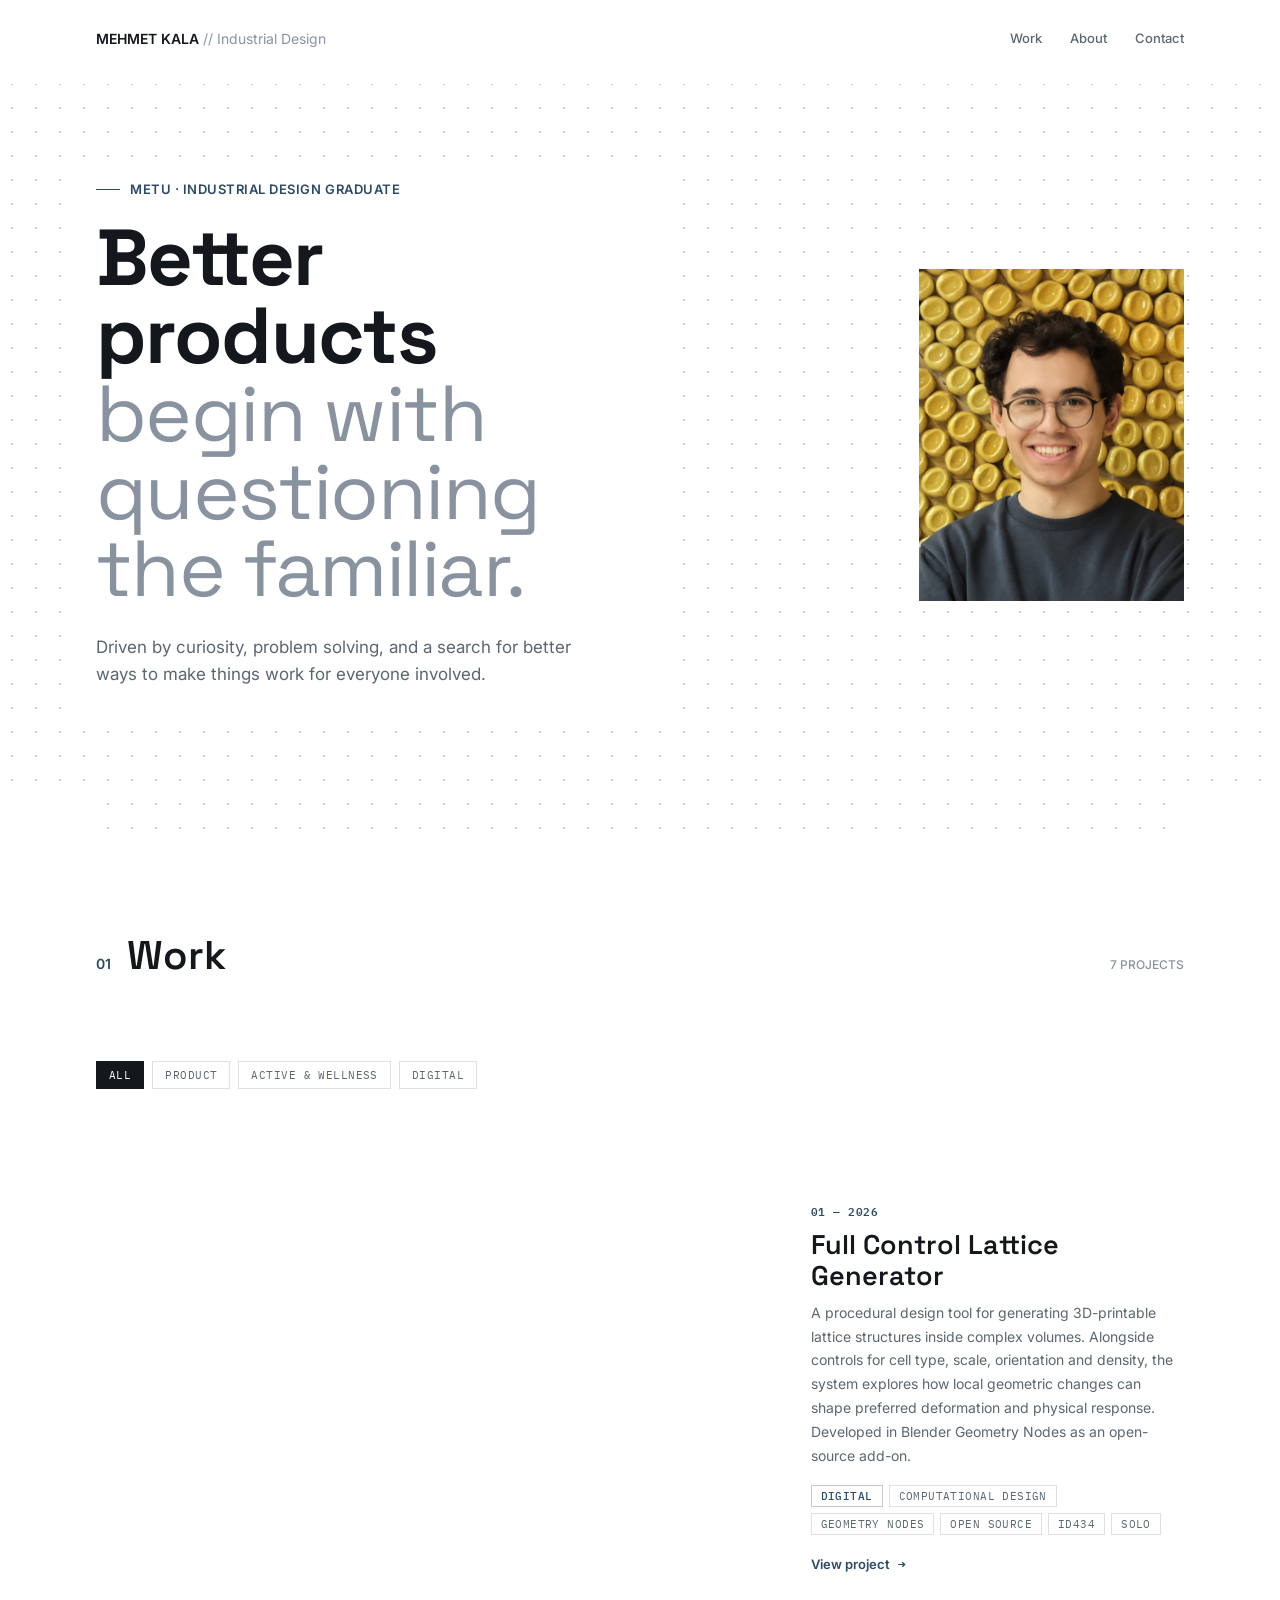
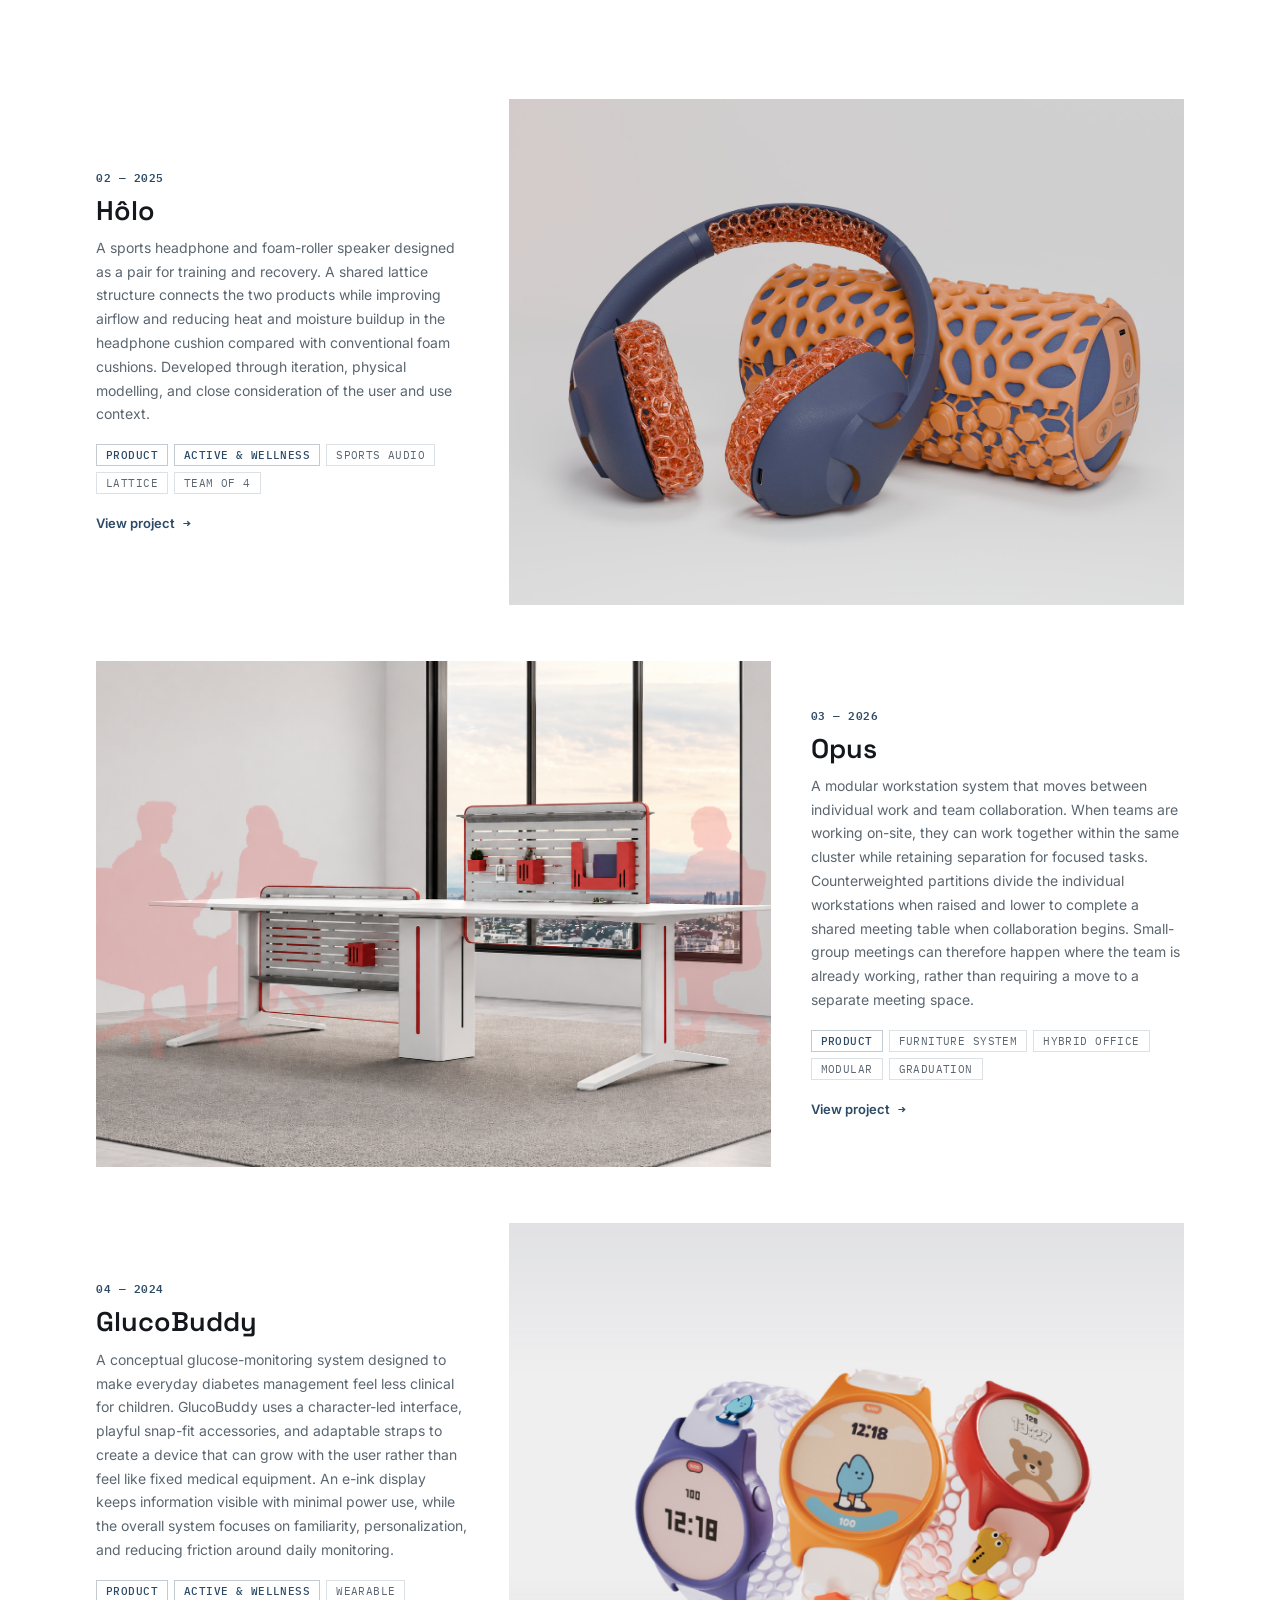
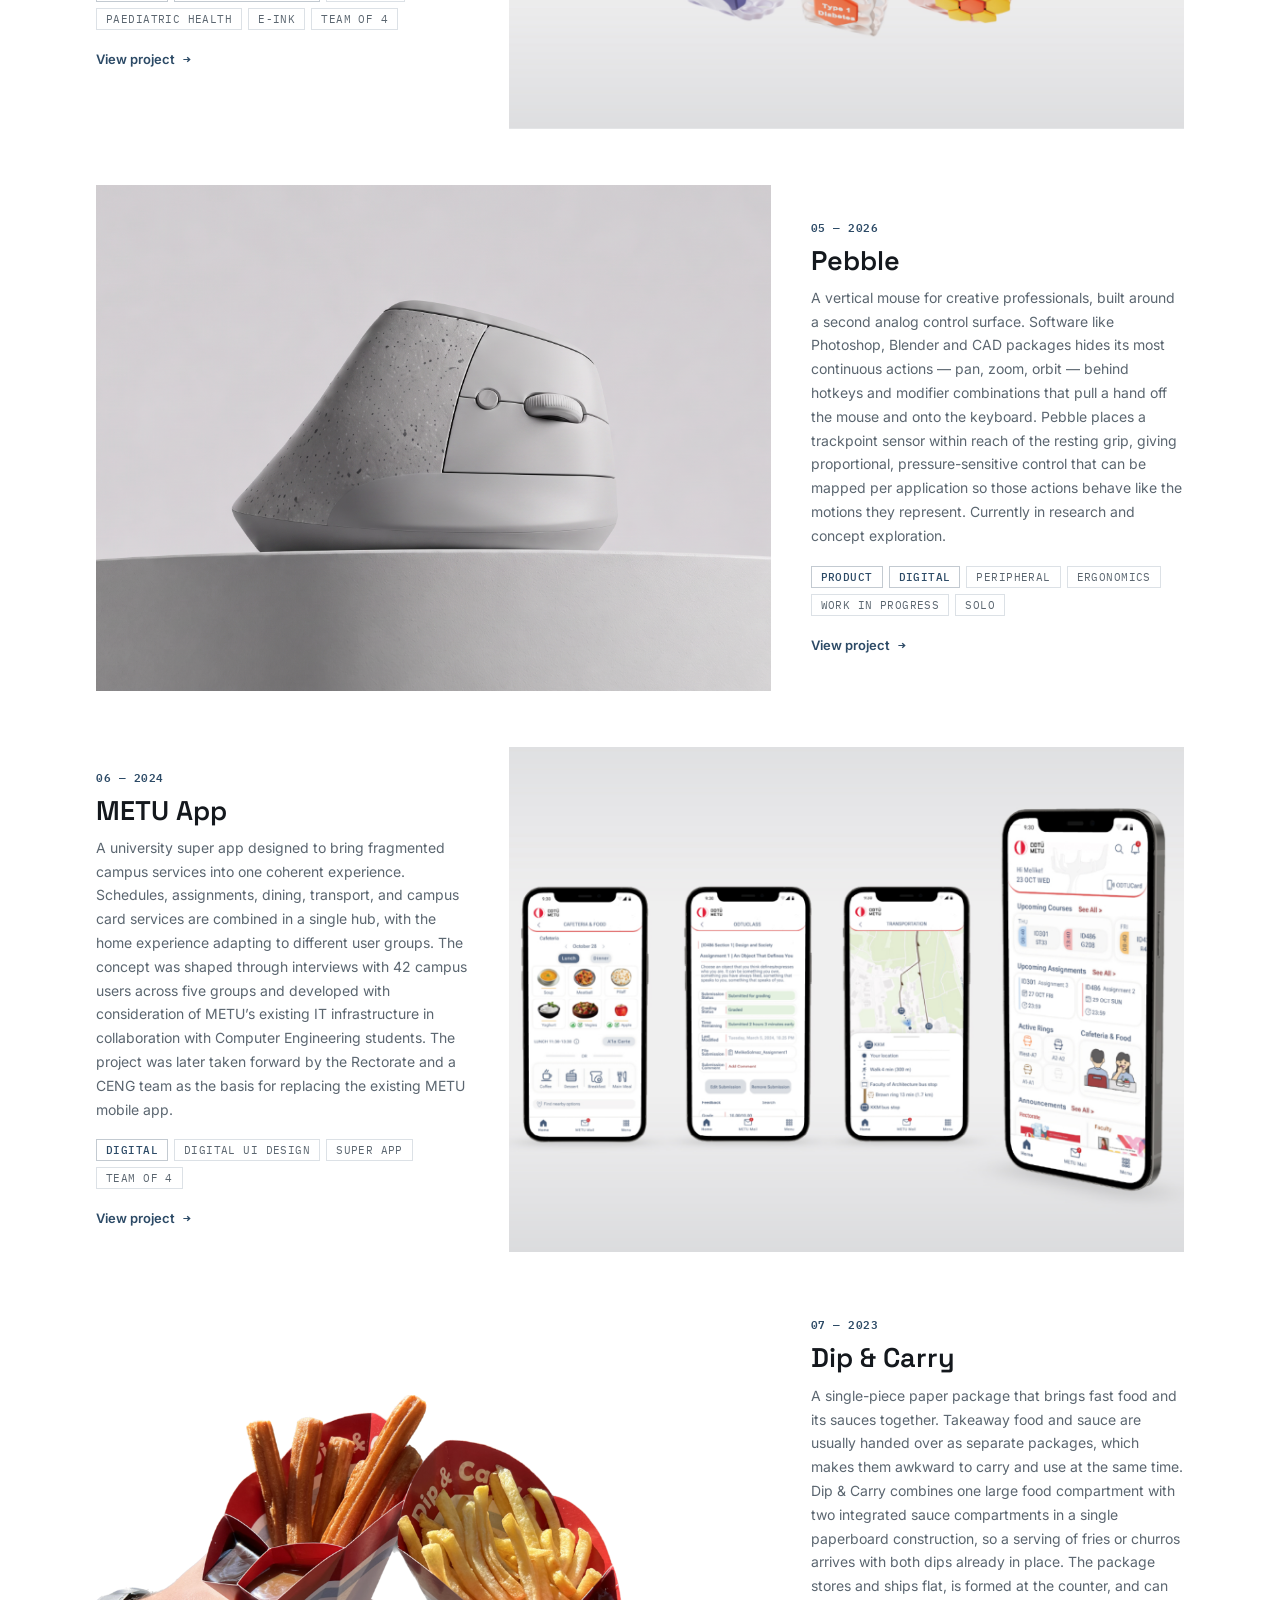
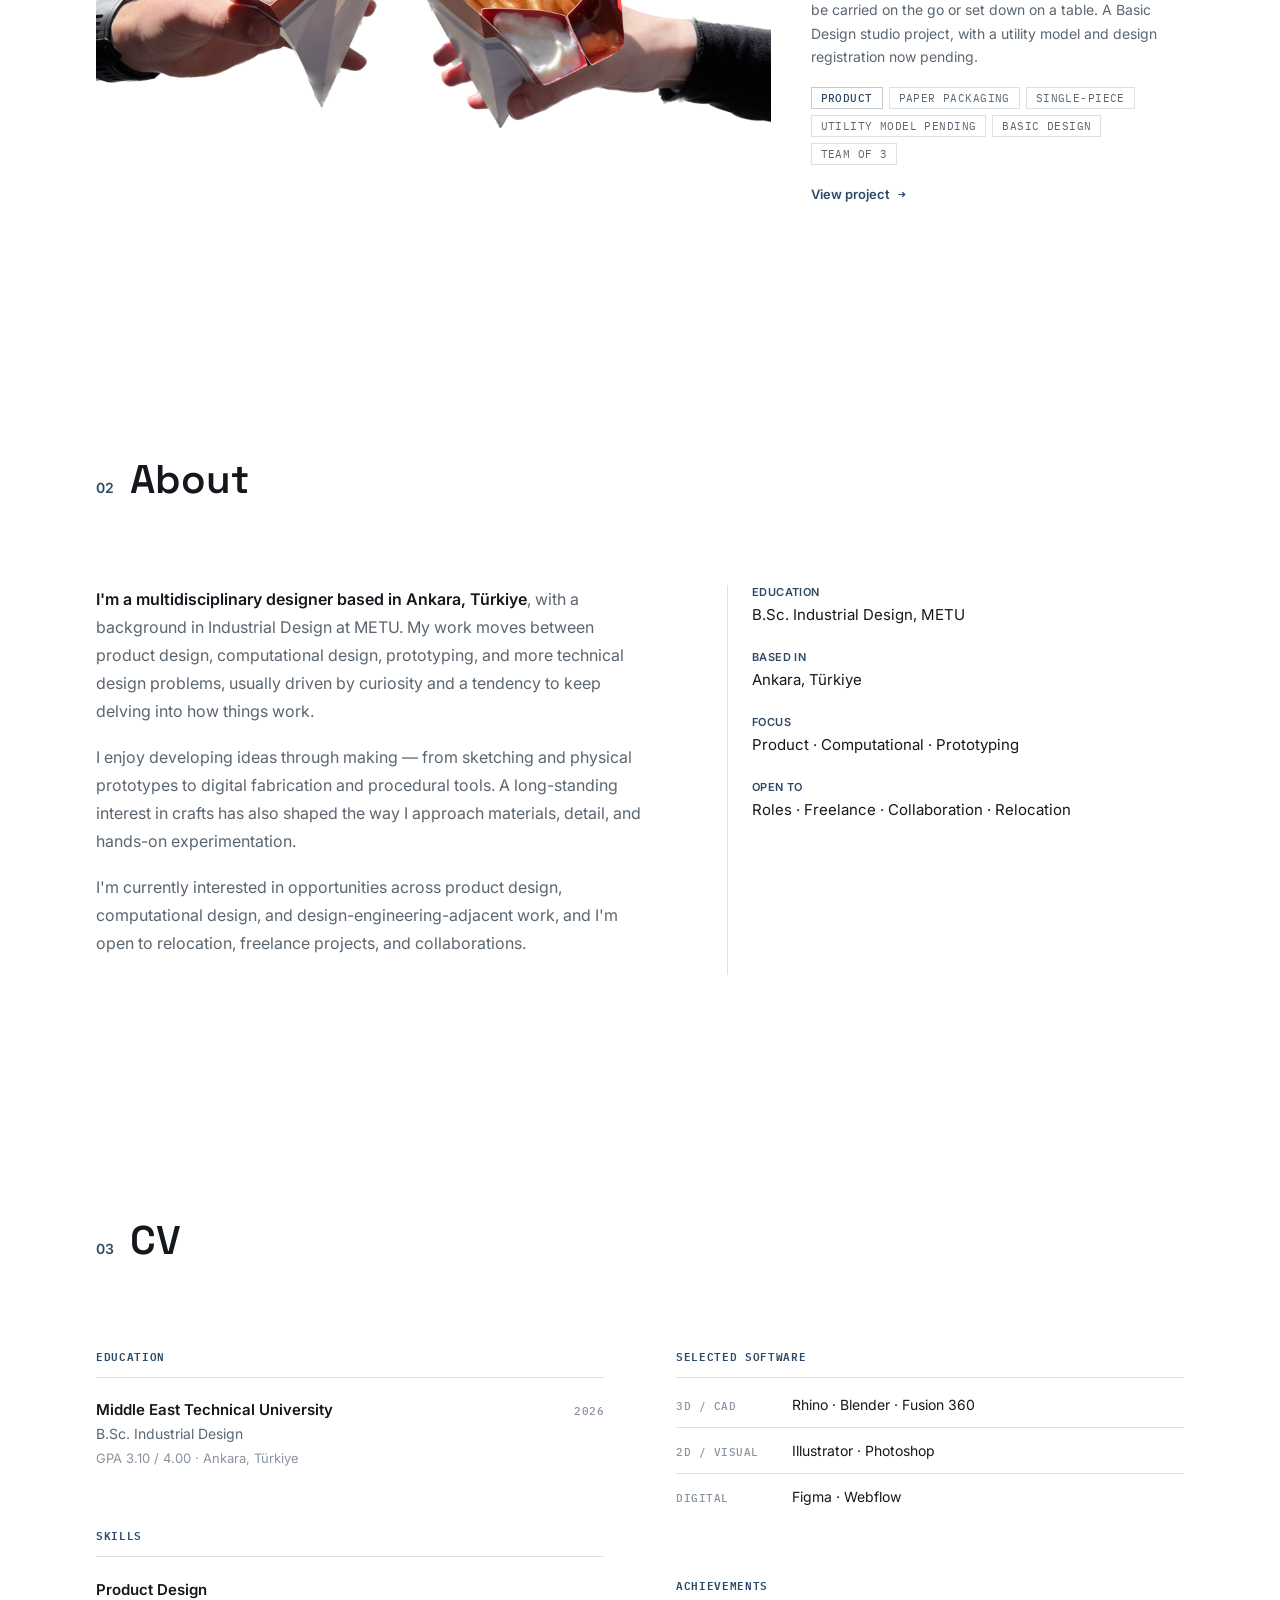
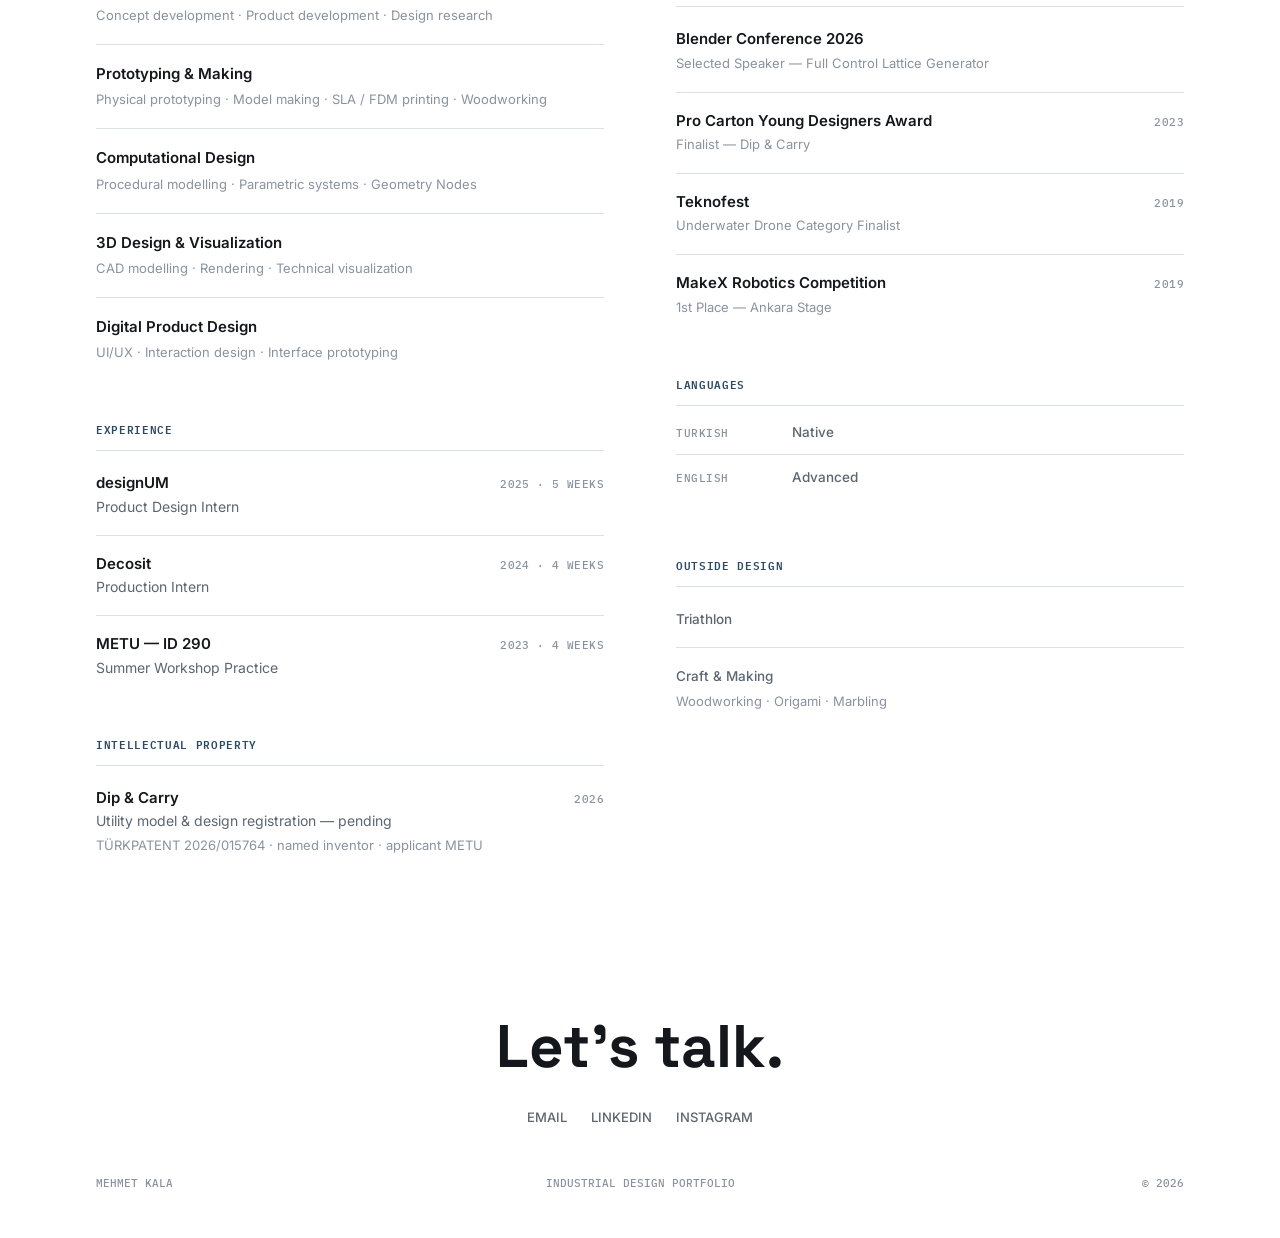
==== site/index.html @ fbe3fde2 "Serve the Lattice Generator at /lattice Renames project-lattice.html to lattice.html, which GitHub P" ====
<!DOCTYPE html>
<html lang="en">
<head>
<meta charset="UTF-8">
<meta name="viewport" content="width=device-width, initial-scale=1.0">
<title>Mehmet Kala — Industrial Design</title>
<link rel="preconnect" href="https://fonts.googleapis.com">
<link href="https://fonts.googleapis.com/css2?family=Space+Grotesk:wght@400;500;600;700&family=IBM+Plex+Mono:wght@400;500;600&family=Inter:wght@400;500;600&display=swap" rel="stylesheet">
<link rel="stylesheet" href="css/home.css?v=11">
</head>
<body>

<nav>
  <div class="nav-row">
    <div class="logo">MEHMET KALA <span>// Industrial Design</span></div>
    <div class="nav-links">
      <a href="#work">Work</a>
      <a href="#about">About</a>
      <a href="#contact">Contact</a>
    </div>
  </div>
  <div class="dot-rule"></div>
</nav>

<!-- ================= HERO ================= -->
<header class="hero dot-zone">
  <div class="hero-content">
    <div class="eyebrow">METU · INDUSTRIAL DESIGN GRADUATE</div>
    <h1>Better products<br><span class="thin">begin with questioning the familiar.</span></h1>
    <p class="sub">Driven by curiosity, problem solving, and a search for better ways to make things work for everyone involved.</p>


  </div>

  <div class="photo-frame">
    <img src="images/portrait.jpg" alt="Mehmet Kala">
    <div class="corner tl"></div><div class="corner tr"></div><div class="corner bl"></div><div class="corner br"></div>
  </div>
</header>

<div class="divider-dots dot-zone"></div>

<!-- ================= WORK FLOW ================= -->
<section class="panel" id="work">
  <div class="section-head">
    <div class="row">
      <span class="num">01</span>
      <h2>Work</h2>
      <span class="note">7 PROJECTS</span>
    </div>
    <div class="dot-rule"></div>
  </div>

  <div class="filter-row" id="filters">
    <button class="on" data-tag="all">ALL</button>
    <button data-tag="product">PRODUCT</button>
    <button data-tag="wellness">ACTIVE &amp; WELLNESS</button>
    <button data-tag="digital">DIGITAL</button>
  </div>

  <div class="flow" id="flow">

    <!-- 01 — LATTICE GENERATOR (live) -->
    <article class="project" data-tags="digital">
      <a class="shot video-shot" href="lattice.html" aria-label="View Full Control Lattice Generator project">
        <video class="preview-video" src="images/lattice_generator_hero.mp4" muted loop playsinline preload="metadata"></video>
        <div class="corner tl"></div><div class="corner tr"></div><div class="corner bl"></div><div class="corner br"></div>
      </a>
      <div class="meta">
        <div class="idx mono">01 — 2026</div>
        <h3>Full Control Lattice Generator</h3>
        <p class="line">A procedural design tool for generating 3D-printable lattice structures inside complex volumes. Alongside controls for cell type, scale, orientation and density, the system explores how local geometric changes can shape preferred deformation and physical response. Developed in Blender Geometry Nodes as an open-source add-on.</p>
        <div class="tags"><span class="cat">DIGITAL</span><span>COMPUTATIONAL DESIGN</span><span>GEOMETRY NODES</span><span>OPEN SOURCE</span><span>ID434</span><span>SOLO</span></div>
        <a class="go" href="lattice.html">View project <span class="mono">→</span></a>
      </div>
    </article>

    <!-- 02 — HÔLO (live) -->
    <article class="project flip" data-tags="product wellness">
      <a class="shot" href="project-holo.html" aria-label="View Hôlo project">
        <img src="images/holo_hero_render.jpg" alt="Hôlo headphone and speaker duo">
        <div class="corner tl"></div><div class="corner tr"></div><div class="corner bl"></div><div class="corner br"></div>
      </a>
      <div class="meta">
        <div class="idx mono">02 — 2025</div>
        <h3>Hôlo</h3>
        <p class="line">A sports headphone and foam-roller speaker designed as a pair for training and recovery. A shared lattice structure connects the two products while improving airflow and reducing heat and moisture buildup in the headphone cushion compared with conventional foam cushions. Developed through iteration, physical modelling, and close consideration of the user and use context.</p>
        <div class="tags"><span class="cat">PRODUCT</span><span class="cat">ACTIVE &amp; WELLNESS</span><span>SPORTS AUDIO</span><span>LATTICE</span><span>TEAM OF 4</span></div>
        <a class="go" href="project-holo.html">View project <span class="mono">→</span></a>
      </div>
    </article>

    <!-- 03 — OPUS (live) -->
    <article class="project" data-tags="product">
      <a class="shot" href="project-opus.html" aria-label="View Opus project">
        <img src="images/opus_hero.png" alt="Opus adaptive hybrid office system">
        <div class="corner tl"></div><div class="corner tr"></div><div class="corner bl"></div><div class="corner br"></div>
      </a>
      <div class="meta">
        <div class="idx mono">03 — 2026</div>
        <h3>Opus</h3>
        <p class="line">A modular workstation system that moves between individual work and team collaboration. When teams are working on-site, they can work together within the same cluster while retaining separation for focused tasks. Counterweighted partitions divide the individual workstations when raised and lower to complete a shared meeting table when collaboration begins. Small-group meetings can therefore happen where the team is already working, rather than requiring a move to a separate meeting space.</p>
        <div class="tags"><span class="cat">PRODUCT</span><span>FURNITURE SYSTEM</span><span>HYBRID OFFICE</span><span>MODULAR</span><span>GRADUATION</span></div>
        <a class="go" href="project-opus.html">View project <span class="mono">→</span></a>
      </div>
    </article>

    <!-- 04 — GLUCOBUDDY (live) -->
    <article class="project flip" data-tags="wellness product">
      <a class="shot" href="project-glucobuddy.html" aria-label="View GlucoBuddy project">
        <img src="images/gb_hero.jpg" alt="GlucoBuddy needle-free glucose monitor">
        <div class="corner tl"></div><div class="corner tr"></div><div class="corner bl"></div><div class="corner br"></div>
      </a>
      <div class="meta">
        <div class="idx mono">04 — 2024</div>
        <h3>GlucoBuddy</h3>
        <p class="line">A conceptual glucose-monitoring system designed to make everyday diabetes management feel less clinical for children. GlucoBuddy uses a character-led interface, playful snap-fit accessories, and adaptable straps to create a device that can grow with the user rather than feel like fixed medical equipment. An e-ink display keeps information visible with minimal power use, while the overall system focuses on familiarity, personalization, and reducing friction around daily monitoring.</p>
        <div class="tags"><span class="cat">PRODUCT</span><span class="cat">ACTIVE &amp; WELLNESS</span><span>WEARABLE</span><span>PAEDIATRIC HEALTH</span><span>E-INK</span><span>TEAM OF 4</span></div>
        <a class="go" href="project-glucobuddy.html">View project <span class="mono">→</span></a>
      </div>
    </article>

    <!-- 05 — PEBBLE (live, work in progress) -->
    <article class="project" data-tags="product digital">
      <a class="shot" href="project-pebble.html" aria-label="View Pebble project">
        <img src="images/pebble_hero.png" alt="Pebble vertical mouse for creative professionals">
        <div class="corner tl"></div><div class="corner tr"></div><div class="corner bl"></div><div class="corner br"></div>
      </a>
      <div class="meta">
        <div class="idx mono">05 — 2026</div>
        <h3>Pebble</h3>
        <p class="line">A vertical mouse for creative professionals, built around a second
          analog control surface. Software like Photoshop, Blender and CAD packages hides
          its most continuous actions — pan, zoom, orbit — behind hotkeys and modifier
          combinations that pull a hand off the mouse and onto the keyboard. Pebble places
          a trackpoint sensor within reach of the resting grip, giving proportional,
          pressure-sensitive control that can be mapped per application so those actions
          behave like the motions they represent. Currently in research and concept
          exploration.</p>
        <div class="tags"><span class="cat">PRODUCT</span><span class="cat">DIGITAL</span><span>PERIPHERAL</span><span>ERGONOMICS</span><span>WORK IN PROGRESS</span><span>SOLO</span></div>
        <a class="go" href="project-pebble.html">View project <span class="mono">→</span></a>
      </div>
    </article>

    <!-- 06 — METU APP (live) -->
    <article class="project flip" data-tags="digital">
      <a class="shot" href="project-metu-app.html" aria-label="View METU App project">
        <img src="images/app_hero.jpg" alt="METU App, hero screens">
        <div class="corner tl"></div><div class="corner tr"></div><div class="corner bl"></div><div class="corner br"></div>
      </a>
      <div class="meta">
        <div class="idx mono">06 — 2024</div>
        <h3>METU App</h3>
        <p class="line">A university super app designed to bring fragmented campus services into one coherent experience. Schedules, assignments, dining, transport, and campus card services are combined in a single hub, with the home experience adapting to different user groups. The concept was shaped through interviews with 42 campus users across five groups and developed with consideration of METU’s existing IT infrastructure in collaboration with Computer Engineering students. The project was later taken forward by the Rectorate and a CENG team as the basis for replacing the existing METU mobile app.</p>
        <div class="tags"><span class="cat">DIGITAL</span><span>DIGITAL UI DESIGN</span><span>SUPER APP</span><span>TEAM OF 4</span></div>
        <a class="go" href="project-metu-app.html">View project <span class="mono">→</span></a>
      </div>
    </article>

    <!-- 07 — DIP & CARRY (live) -->
    <article class="project" data-tags="product">
      <a class="shot contain" href="project-dip-and-carry.html" aria-label="View Dip &amp; Carry project">
        <img src="images/dc_hero.png" alt="Dip &amp; Carry fold-out fast food packaging">
        <div class="corner tl"></div><div class="corner tr"></div><div class="corner bl"></div><div class="corner br"></div>
      </a>
      <div class="meta">
        <div class="idx mono">07 — 2023</div>
        <h3>Dip &amp; Carry</h3>
        <p class="line">A single-piece paper package that brings fast food and its sauces
          together. Takeaway food and sauce are usually handed over as separate packages,
          which makes them awkward to carry and use at the same time. Dip &amp; Carry combines
          one large food compartment with two integrated sauce compartments in a single paperboard
          construction, so a serving of fries or churros arrives with both dips already in
          place. The package stores and ships flat, is formed at the counter, and can be
          carried on the go or set down on a table. A Basic Design studio project, with a
          utility model and design registration now pending.</p>
        <div class="tags"><span class="cat">PRODUCT</span><span>PAPER PACKAGING</span><span>SINGLE-PIECE</span><span>UTILITY MODEL PENDING</span><span>BASIC DESIGN</span><span>TEAM OF 3</span></div>
        <a class="go" href="project-dip-and-carry.html">View project <span class="mono">→</span></a>
      </div>
    </article>

  </div>
</section>

<div class="divider-dots dot-zone"></div>

<!-- ================= ABOUT ================= -->
<section class="panel" id="about">
  <div class="section-head">
    <div class="row">
      <span class="num">02</span>
      <h2>About</h2>
    </div>
    <div class="dot-rule"></div>
  </div>
  <div class="about-grid">
    <div>
      <p><b>I'm a multidisciplinary designer based in Ankara, Türkiye</b>, with a background
        in Industrial Design at METU. My work moves between product design, computational
        design, prototyping, and more technical design problems, usually driven by curiosity
        and a tendency to keep delving into how things work.</p>
      <p>I enjoy developing ideas through making — from sketching and physical prototypes to
        digital fabrication and procedural tools. A long-standing interest in crafts has also
        shaped the way I approach materials, detail, and hands-on experimentation.</p>
      <p>I'm currently interested in opportunities across product design, computational
        design, and design-engineering-adjacent work, and I'm open to relocation, freelance
        projects, and collaborations.</p>
    </div>
    <div class="facts">
      <div class="fact"><div class="k">EDUCATION</div><div class="v">B.Sc. Industrial Design, METU</div></div>
      <div class="fact"><div class="k">BASED IN</div><div class="v">Ankara, Türkiye</div></div>
      <div class="fact"><div class="k">FOCUS</div><div class="v">Product · Computational · Prototyping</div></div>
      <div class="fact"><div class="k">OPEN TO</div><div class="v">Roles · Freelance · Collaboration · Relocation</div></div>
    </div>
  </div>
</section>

<div class="divider-dots dot-zone"></div>

<!-- ================= CV ================= -->
<section class="panel" id="cv">
  <div class="section-head">
    <div class="row">
      <span class="num">03</span>
      <h2>CV</h2>
    </div>
    <div class="dot-rule"></div>
  </div>

  <div class="cv-grid">

    <div class="cv-block">
      <div class="cv-label mono">EDUCATION</div>
      <div class="cv-item">
        <div class="cv-item-head">
          <div class="cv-org">Middle East Technical University</div>
          <div class="cv-when mono">2026</div>
        </div>
        <div class="cv-role">B.Sc. Industrial Design</div>
        <div class="cv-meta">GPA 3.10 / 4.00 · Ankara, Türkiye</div>
      </div>
    </div>

    <div class="cv-block">
      <div class="cv-label mono">SKILLS</div>
      <div class="cv-item">
        <div class="cv-role">Product Design</div>
        <div class="cv-meta">Concept development · Product development · Design research</div>
      </div>
      <div class="cv-item">
        <div class="cv-role">Prototyping &amp; Making</div>
        <div class="cv-meta">Physical prototyping · Model making · SLA / FDM printing · Woodworking</div>
      </div>
      <div class="cv-item">
        <div class="cv-role">Computational Design</div>
        <div class="cv-meta">Procedural modelling · Parametric systems · Geometry Nodes</div>
      </div>
      <div class="cv-item">
        <div class="cv-role">3D Design &amp; Visualization</div>
        <div class="cv-meta">CAD modelling · Rendering · Technical visualization</div>
      </div>
      <div class="cv-item">
        <div class="cv-role">Digital Product Design</div>
        <div class="cv-meta">UI/UX · Interaction design · Interface prototyping</div>
      </div>
    </div>

    <div class="cv-block">
      <div class="cv-label mono">EXPERIENCE</div>
      <div class="cv-item">
        <div class="cv-item-head">
          <div class="cv-org">designUM</div>
          <div class="cv-when mono">2025 · 5 WEEKS</div>
        </div>
        <div class="cv-role">Product Design Intern</div>
      </div>
      <div class="cv-item">
        <div class="cv-item-head">
          <div class="cv-org">Decosit</div>
          <div class="cv-when mono">2024 · 4 WEEKS</div>
        </div>
        <div class="cv-role">Production Intern</div>
      </div>
      <div class="cv-item">
        <div class="cv-item-head">
          <div class="cv-org">METU — ID 290</div>
          <div class="cv-when mono">2023 · 4 WEEKS</div>
        </div>
        <div class="cv-role">Summer Workshop Practice</div>
      </div>
    </div>

    <div class="cv-block">
      <div class="cv-label mono">INTELLECTUAL PROPERTY</div>
      <div class="cv-item">
        <div class="cv-item-head">
          <div class="cv-org">Dip &amp; Carry</div>
          <div class="cv-when mono">2026</div>
        </div>
        <div class="cv-role">Utility model &amp; design registration — pending</div>
        <div class="cv-meta">TÜRKPATENT 2026/015764 · named inventor · applicant METU</div>
      </div>
    </div>

    <div class="cv-block">
      <div class="cv-label mono">SELECTED SOFTWARE</div>
      <div class="cv-soft-row">
        <div class="cv-soft-k mono">3D / CAD</div>
        <div class="cv-soft-v">Rhino · Blender · Fusion 360</div>
      </div>
      <div class="cv-soft-row">
        <div class="cv-soft-k mono">2D / VISUAL</div>
        <div class="cv-soft-v">Illustrator · Photoshop</div>
      </div>
      <div class="cv-soft-row">
        <div class="cv-soft-k mono">DIGITAL</div>
        <div class="cv-soft-v">Figma · Webflow</div>
      </div>
    </div>

    <div class="cv-block">
      <div class="cv-label mono">ACHIEVEMENTS</div>
      <div class="cv-item">
        <div class="cv-item-head">
          <div class="cv-org">Blender Conference 2026</div>
        </div>
        <div class="cv-meta">Selected Speaker — Full Control Lattice Generator</div>
      </div>
      <div class="cv-item">
        <div class="cv-item-head">
          <div class="cv-org">Pro Carton Young Designers Award</div>
          <div class="cv-when mono">2023</div>
        </div>
        <div class="cv-meta">Finalist — Dip &amp; Carry</div>
      </div>
      <div class="cv-item">
        <div class="cv-item-head">
          <div class="cv-org">Teknofest</div>
          <div class="cv-when mono">2019</div>
        </div>
        <div class="cv-meta">Underwater Drone Category Finalist</div>
      </div>
      <div class="cv-item">
        <div class="cv-item-head">
          <div class="cv-org">MakeX Robotics Competition</div>
          <div class="cv-when mono">2019</div>
        </div>
        <div class="cv-meta">1st Place — Ankara Stage</div>
      </div>
    </div>

    <div class="cv-block cv-block--minor">
      <div class="cv-label mono">LANGUAGES</div>
      <div class="cv-soft-row">
        <div class="cv-soft-k mono">TURKISH</div>
        <div class="cv-soft-v">Native</div>
      </div>
      <div class="cv-soft-row">
        <div class="cv-soft-k mono">ENGLISH</div>
        <div class="cv-soft-v">Advanced</div>
      </div>
    </div>

    <div class="cv-block cv-block--minor">
      <div class="cv-label mono">OUTSIDE DESIGN</div>
      <div class="cv-item">
        <div class="cv-role">Triathlon</div>
      </div>
      <div class="cv-item">
        <div class="cv-role">Craft &amp; Making</div>
        <div class="cv-meta">Woodworking · Origami · Marbling</div>
      </div>
    </div>

  </div>
</section>

<div class="dot-rule"></div>

<footer id="contact">
  <h2>Let's talk.</h2>
  <div class="contact-links">
    <a href="mailto:mehmet0kala@gmail.com">EMAIL</a>
    <a href="https://www.linkedin.com/in/mehmet-kala-a44417236/" target="_blank" rel="noopener">LINKEDIN</a>
    <a href="https://www.instagram.com/mehmett_kala/" target="_blank" rel="noopener">INSTAGRAM</a>
  </div>
  <div class="footer-meta mono">
    <span>MEHMET KALA</span>
    <span>INDUSTRIAL DESIGN PORTFOLIO</span>
    <span>© 2026</span>
  </div>
</footer>

<script>
  (function(){
    var filters = document.getElementById('filters');
    var items = Array.prototype.slice.call(document.querySelectorAll('#flow .project'));
    if(!filters) return;

    filters.addEventListener('click', function(e){
      var btn = e.target.closest('button');
      if(!btn) return;
      filters.querySelectorAll('button').forEach(function(b){ b.classList.remove('on'); });
      btn.classList.add('on');
      var tag = btn.dataset.tag;
      var shown = 0;
      items.forEach(function(item){
        var show = tag === 'all' || (item.dataset.tags || '').split(' ').indexOf(tag) > -1;
        item.style.display = show ? '' : 'none';
        if(show){ item.classList.toggle('flip', shown % 2 === 1); shown++; }
      });
    });
  })();

  (function(){
    // lattice preview: play only while hovered, otherwise rest on the frame
    // just before the last one instead of snapping back to the first frame.
    function restFrame(v){
      if(v.duration && isFinite(v.duration)){
        try{ v.currentTime = Math.max(0, v.duration - 0.05); }catch(e){}
      }
    }
    document.querySelectorAll('.shot.video-shot').forEach(function(shot){
      var video = shot.querySelector('video');
      if(!video) return;
      video.addEventListener('loadedmetadata', function(){ restFrame(video); });
      shot.addEventListener('mouseenter', function(){
        video.currentTime = 0;
        video.play();
      });
      shot.addEventListener('mouseleave', function(){
        video.pause();
        restFrame(video);
      });
    });
  })();
</script>

</body>
</html>
---- site/css/home.css ----
:root{
    --white:#FFFFFF; --ink:#14181D; --ink-dim:#5B6670; --ink-faint:#8993A0;
    --line:#DCE1E6; --line-strong:#C3CAD1; --dot:#C7CED4;
    --accent:#2C4A66; --paper:#F7F9FA;
  }
  *{box-sizing:border-box; margin:0; padding:0;}
  html{scroll-behavior:smooth;}
  body{ background:var(--white); color:var(--ink); font-family:'Inter',sans-serif; overflow-x:hidden; }
  ::selection{ background:var(--accent); color:var(--white); }
  .mono{ font-family:'IBM Plex Mono',monospace; }
  header, main, footer{ position:relative; z-index:1; }

  /* ---------- dot texture ---------- */
  .dot-zone{
    background-image: radial-gradient(var(--dot) 1.5px, transparent 1.5px);
    background-size:24px 24px; background-position:0 0; background-attachment:fixed;
  }
  @supports not (background-attachment: fixed){ .dot-zone{ background-attachment:scroll; } }
  .divider-dots{ height:48px; margin:0 96px; }
  .dot-rule{
    height:8px; width:100%;
    background-image: radial-gradient(var(--dot) 1.3px, transparent 1.3px);
    background-size:24px 8px; background-position:0 0; background-attachment:fixed;
  }
  @supports not (background-attachment: fixed){ .dot-rule{ background-attachment:scroll; } }

  /* ---------- nav ---------- */
  nav{
    position:sticky; top:0; z-index:10; padding:24px 96px 0;
    background:rgba(255,255,255,0.92); -webkit-backdrop-filter:blur(6px); backdrop-filter:blur(6px);
  }
  .nav-row{ display:flex; align-items:center; justify-content:space-between; padding-bottom:24px; }
  .logo{ font-size:14px; font-weight:600; color:var(--ink); }
  .logo span{ color:var(--ink-faint); font-weight:400; }
  .nav-links{ display:flex; gap:28px; }
  .nav-links a{
    font-size:13px; font-weight:500; color:var(--ink-dim); text-decoration:none;
    padding:6px 0; position:relative; transition:color .2s;
  }
  .nav-links a:hover{ color:var(--ink); }
  .nav-links a::after{
    content:''; position:absolute; left:0; right:0; bottom:-1px; height:2px;
    background:var(--accent); transform:scaleX(0); transition:transform .2s;
  }
  .nav-links a:hover::after{ transform:scaleX(1); }

  /* ---------- hero ---------- */
  .hero{
    min-height:78vh; display:grid; grid-template-columns:1.15fr 0.85fr;
    gap:48px; align-items:center; padding:72px 96px;
  }
  .hero .eyebrow{
    font-size:13px; color:var(--accent); font-weight:600; letter-spacing:0.04em;
    margin-bottom:22px; display:flex; align-items:center; gap:10px;
  }
  .hero .eyebrow::before{ content:''; width:24px; height:1px; background:var(--accent); }
  .hero-content{ background:var(--white); padding:24px; margin:-24px; max-width:100%; }
  .hero h1{
    font-family:'Space Grotesk',sans-serif; font-weight:700;
    font-size:clamp(42px,6.2vw,92px); line-height:0.98; letter-spacing:-0.02em;
  }
  .hero h1 .thin{ font-weight:400; color:var(--ink-faint); }
  .hero .sub{ margin-top:26px; max-width:480px; font-size:17px; line-height:1.6; color:var(--ink-dim); }
  .hero .sub b{ color:var(--ink); font-weight:600; }
  .dim-line{
    display:flex; align-items:center; gap:10px; font-size:12px; font-weight:500;
    color:var(--ink-faint); margin-top:48px;
  }
  .dim-line .bar{ width:60px; height:1px; background:var(--line-strong); position:relative; }
  .dim-line .bar::before,.dim-line .bar::after{
    content:''; position:absolute; top:-3px; width:1px; height:7px; background:var(--line-strong);
  }
  .dim-line .bar::before{ left:0; } .dim-line .bar::after{ right:0; }

  .photo-frame{ position:relative; aspect-ratio:4/5; background:var(--white); max-width:60%; margin-left:auto; }
  .photo-frame img{ width:100%; height:100%; object-fit:cover; display:block; }
  .photo-frame .placeholder{
    width:100%; height:100%; background:var(--paper);
    display:flex; align-items:center; justify-content:center;
  }
  .photo-frame .placeholder span{
    font-size:11px; font-weight:500; color:var(--ink-faint); letter-spacing:0.04em;
    border:1px solid var(--line-strong); padding:5px 12px; background:var(--white);
  }
  .photo-frame .corner{
    position:absolute; width:16px; height:16px; border:1px solid var(--accent);
    opacity:0; transition:opacity .25s;
  }
  .photo-frame:hover .corner{ opacity:0.5; }
  .corner.tl{ top:-1px; left:-1px; border-right:none; border-bottom:none; }
  .corner.tr{ top:-1px; right:-1px; border-left:none; border-bottom:none; }
  .corner.bl{ bottom:-1px; left:-1px; border-right:none; border-top:none; }
  .corner.br{ bottom:-1px; right:-1px; border-left:none; border-top:none; }

  @media (max-width:860px){
    .hero{ grid-template-columns:1fr; padding:48px 24px; gap:24px; }
    .photo-frame{ max-width:180px; margin-left:auto; margin-right:auto; }
  }

  /* ---------- section shell ---------- */
  section.panel{ padding:96px 96px; }
  @media (max-width:860px){ section.panel{ padding:72px 24px; } }
  .section-head{ margin-bottom:48px; }
  .section-head .row{ display:flex; align-items:baseline; gap:16px; padding-bottom:24px; }
  .section-head .num{ font-size:14px; color:var(--accent); font-weight:600; }
  .section-head h2{
    font-family:'Space Grotesk',sans-serif; font-weight:600; font-size:clamp(26px,3.6vw,40px);
  }
  .section-head .note{ margin-left:auto; font-size:12px; color:var(--ink-faint); font-weight:500; }

  /* ---------- tag filter ---------- */
  .filter-row{ display:flex; flex-wrap:wrap; gap:8px; margin-bottom:48px; }
  .filter-row button{
    font-family:'IBM Plex Mono',monospace; font-size:11px; letter-spacing:0.04em;
    background:transparent; color:var(--ink-dim);
    border:1px solid var(--line); padding:6px 12px; cursor:pointer;
    transition:border-color .2s, color .2s, background .2s;
  }
  .filter-row button:hover{ color:var(--ink); border-color:var(--line-strong); }
  .filter-row button.on{ background:var(--ink); color:var(--white); border-color:var(--ink); }

  /* ---------- project flow ---------- */
  .flow{ display:flex; flex-direction:column; gap:56px; }
  .project{
    display:flex; gap:40px; align-items:stretch;
  }
  /* even rows mirror: image hugs the right edge, text sits beside it */
  .project.flip{ flex-direction:row-reverse; }

  .project .shot{
    position:relative; aspect-ratio:4/3; flex:0 0 min(62%, 810px); background:var(--paper);
    display:flex; align-items:center; justify-content:center; overflow:hidden;
    text-decoration:none; color:inherit;
  }
  /* the lattice video is shown uncropped (contain), so letterbox on white instead
     of the paper-grey used behind photos, so the bars don't read as a grey box */
  .project .shot.video-shot{ background:var(--white); }
  .project .shot{ align-self:start; }
  .project .shot img{ width:100%; height:100%; object-fit:cover; display:block; }
  /* opt-in: show the whole image instead of cropping it to the 4:3 box — for a
     transparent cutout or a wide shot. Letterboxed on white, same reasoning as
     the video shot above, so the bars don't read as a grey box */
  .project .shot.contain{ background:var(--white); }
  .project .shot.contain img{ object-fit:contain; }
  .project .shot video{ width:100%; height:100%; object-fit:contain; display:block; }
  .project .shot .placeholder span{
    font-size:11px; font-weight:500; color:var(--ink-faint); letter-spacing:0.04em;
    border:1px solid var(--line-strong); padding:6px 14px; background:var(--white);
  }
  .project .shot .corner{
    position:absolute; width:16px; height:16px; border:1px solid var(--accent);
    opacity:0; transition:opacity .25s;
  }
  .project .shot:hover .corner{ opacity:0.5; }
  .project .shot .corner.tl{ top:10px; left:10px; border-right:none; border-bottom:none; }
  .project .shot .corner.tr{ top:10px; right:10px; border-left:none; border-bottom:none; }
  .project .shot .corner.bl{ bottom:10px; left:10px; border-right:none; border-top:none; }
  .project .shot .corner.br{ bottom:10px; right:10px; border-left:none; border-top:none; }

  .project .meta{ display:flex; flex-direction:column; justify-content:center; flex:1 1 auto; }
  .project .idx{ font-size:10.5px; font-weight:600; color:var(--accent); letter-spacing:0.05em; margin-bottom:10px; }
  .project h3{
    font-family:'Space Grotesk',sans-serif; font-weight:600;
    font-size:clamp(21px,2.2vw,27px); line-height:1.12; margin-bottom:10px;
  }
  .project .line{ font-size:14px; line-height:1.7; color:var(--ink-dim); margin-bottom:18px; }
  .project .tags{ display:flex; flex-wrap:wrap; gap:6px; margin-bottom:18px; }
  .project .tags span{
    font-family:'IBM Plex Mono',monospace; font-size:10.5px; letter-spacing:0.04em;
    color:var(--ink-dim); border:1px solid var(--line); padding:3px 9px;
  }
  /* category chips mirror the filter row above the grid — the accent marks the
     ones you can actually filter by, so they read apart from free-text descriptors */
  .project .tags span.cat{ color:var(--accent); border-color:var(--line-strong); font-weight:500; }
  .project .go{
    display:inline-flex; align-items:center; gap:8px;
    font-size:13px; font-weight:600; color:var(--accent); text-decoration:none;
    border-bottom:1px solid transparent; padding-bottom:2px; transition:border-color .2s;
  }
  .project .go:hover{ border-color:var(--accent); }
  .project .soon{ font-size:11px; color:var(--ink-faint); font-weight:500; letter-spacing:0.05em; }

  @media (max-width:860px){
    .flow{ gap:48px; }
    .project{ gap:20px; }
    .project .shot{ max-width:none; }
    .project.flip .shot{ margin-left:0; }
    .project{ flex-direction:column; }
    .project.flip{ flex-direction:column; }
    .project .shot{ flex:0 0 auto; }
    .project .meta{ flex:0 0 auto; }
  }

  /* ---------- about ---------- */
  .about-grid{ display:grid; grid-template-columns:1.1fr 0.9fr; gap:72px; }
  .about-grid p{ font-size:16px; line-height:1.75; color:var(--ink-dim); margin-bottom:18px; }
  .about-grid p b{ color:var(--ink); font-weight:600; }
  .facts{ border-left:1px solid var(--line); padding-left:24px; }
  .facts .fact{ margin-bottom:26px; }
  .facts .fact .k{ font-size:11px; color:var(--accent); font-weight:600; letter-spacing:0.04em; margin-bottom:6px; }
  .facts .fact .v{ font-size:15px; color:var(--ink); }
  @media (max-width:860px){
    .about-grid{ grid-template-columns:1fr; }
    .facts{ border-left:none; padding-left:0; padding-top:24px; }
  }

  /* ---------- cv ----------
     two columns, but flowed rather than hand-assigned: the browser balances the
     blocks across them, so neither side can run out of content and leave a gap.
     break-inside keeps a category from splitting across the column break. */
  .cv-grid{ column-count:2; column-gap:72px; }
  /* spacing goes on the bottom, not the top: a top margin would also apply to
     whichever block starts the second column and push it out of alignment */
  .cv-block{
    break-inside:avoid; -webkit-column-break-inside:avoid; page-break-inside:avoid;
    margin-bottom:56px;
  }
  .cv-label{
    font-size:11px; color:var(--accent); font-weight:600; letter-spacing:0.06em;
    padding-bottom:12px; border-bottom:1px solid var(--line); margin-bottom:4px;
  }
  .cv-item{ padding:18px 0; border-bottom:1px solid var(--line); }
  .cv-item:last-child{ border-bottom:none; padding-bottom:0; }
  .cv-item-head{ display:flex; align-items:baseline; gap:16px; }
  .cv-org{ font-size:15px; font-weight:600; color:var(--ink); line-height:1.3; }
  .cv-when{
    margin-left:auto; flex:0 0 auto; white-space:nowrap;
    font-size:10.5px; color:var(--ink-faint); font-weight:500; letter-spacing:0.04em;
  }
  .cv-role{ font-size:14px; color:var(--ink-dim); line-height:1.5; margin-top:3px; }
  .cv-item .cv-role:first-child{ font-size:15px; font-weight:600; color:var(--ink); margin-top:0; }
  .cv-meta{ font-size:13px; color:var(--ink-faint); line-height:1.6; margin-top:4px; }

  /* label + value rows, for software and languages */
  .cv-soft-row{ display:flex; gap:20px; align-items:baseline; padding:12px 0; border-bottom:1px solid var(--line); }
  .cv-soft-row:last-child{ border-bottom:none; }
  .cv-soft-k{
    flex:0 0 96px; font-size:10.5px; color:var(--ink-faint);
    font-weight:500; letter-spacing:0.05em; padding-top:1px;
  }
  .cv-soft-v{ font-size:14px; color:var(--ink); line-height:1.5; }

  /* languages / outside design sit quieter than the rest */
  .cv-block--minor .cv-soft-v,
  .cv-block--minor .cv-item .cv-role:first-child{ font-size:13.5px; font-weight:500; color:var(--ink-dim); }

  @media (max-width:860px){
    .cv-grid{ column-count:1; }
    .cv-block{ margin-bottom:48px; }
  }
  @media (max-width:520px){
    .cv-item-head{ flex-wrap:wrap; gap:4px 12px; }
    .cv-when{ margin-left:0; }
    .cv-soft-row{ flex-direction:column; gap:4px; }
    .cv-soft-k{ flex:0 0 auto; }
  }

  /* ---------- footer ---------- */
  footer{ padding:0 96px 48px; text-align:center; }
  footer h2{
    font-family:'Space Grotesk',sans-serif; font-size:clamp(30px,5.5vw,60px);
    font-weight:700; margin:48px 0 24px;
  }
  .contact-links{ display:flex; justify-content:center; gap:24px; flex-wrap:wrap; font-size:13px; font-weight:500; }
  .contact-links a{
    color:var(--ink-dim); text-decoration:none; border-bottom:1px solid transparent;
    padding-bottom:2px; transition:color .2s, border-color .2s;
  }
  .contact-links a:hover{ color:var(--accent); border-color:var(--accent); }
  .footer-meta{
    margin-top:48px; font-size:11px; color:var(--ink-faint); font-weight:500;
    display:grid; grid-template-columns:1fr auto 1fr; align-items:center; gap:10px;
  }
  .footer-meta span:first-child{ text-align:left; }
  .footer-meta span:last-child{ text-align:right; }
  @media (max-width:600px){
    nav{ padding:24px 24px 0; }
    .nav-row{ flex-direction:column; gap:14px; align-items:flex-start; padding-bottom:24px; }
    footer{ padding:0 24px 48px; }
    .footer-meta{ grid-template-columns:1fr; justify-items:center; text-align:center; }
    .footer-meta span:first-child, .footer-meta span:last-child{ text-align:center; }
  }

  :focus-visible{ outline:2px solid var(--accent); outline-offset:2px; }
  @media (prefers-reduced-motion: reduce){ html{ scroll-behavior:auto; } }
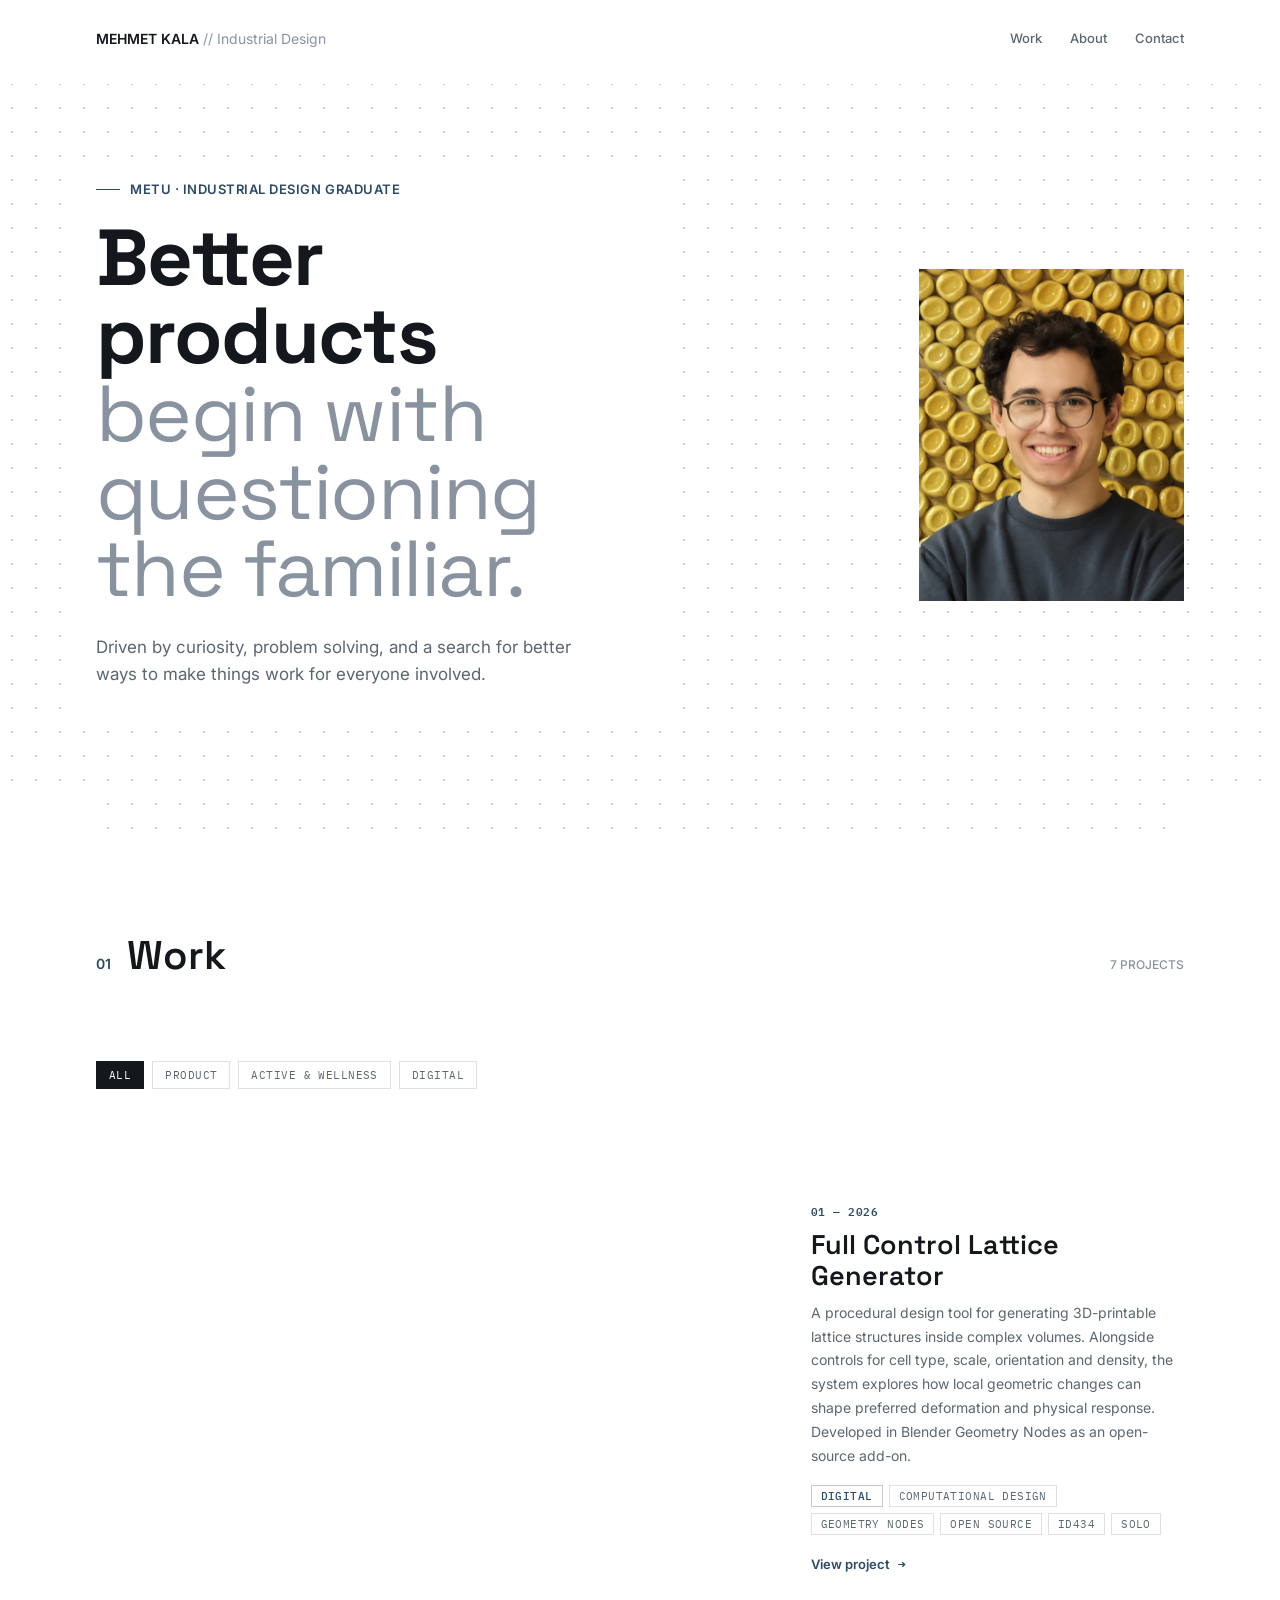
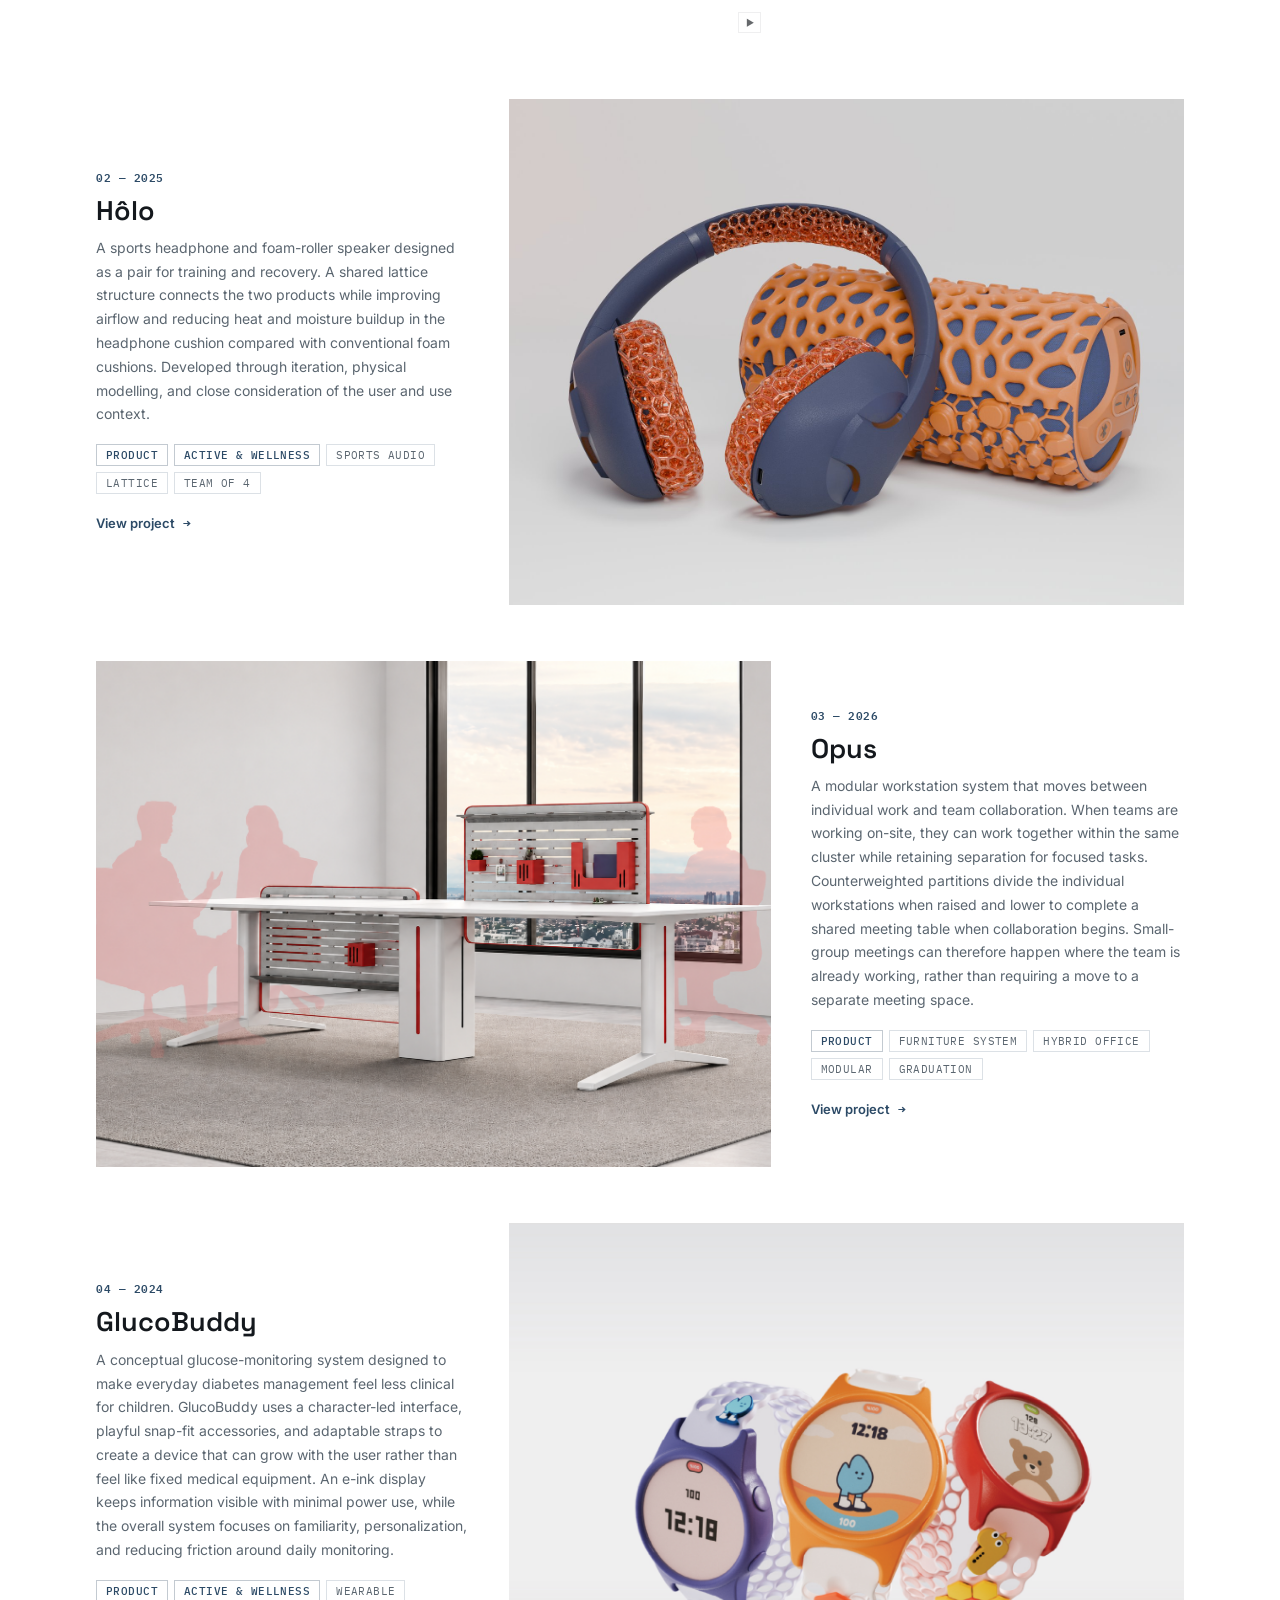
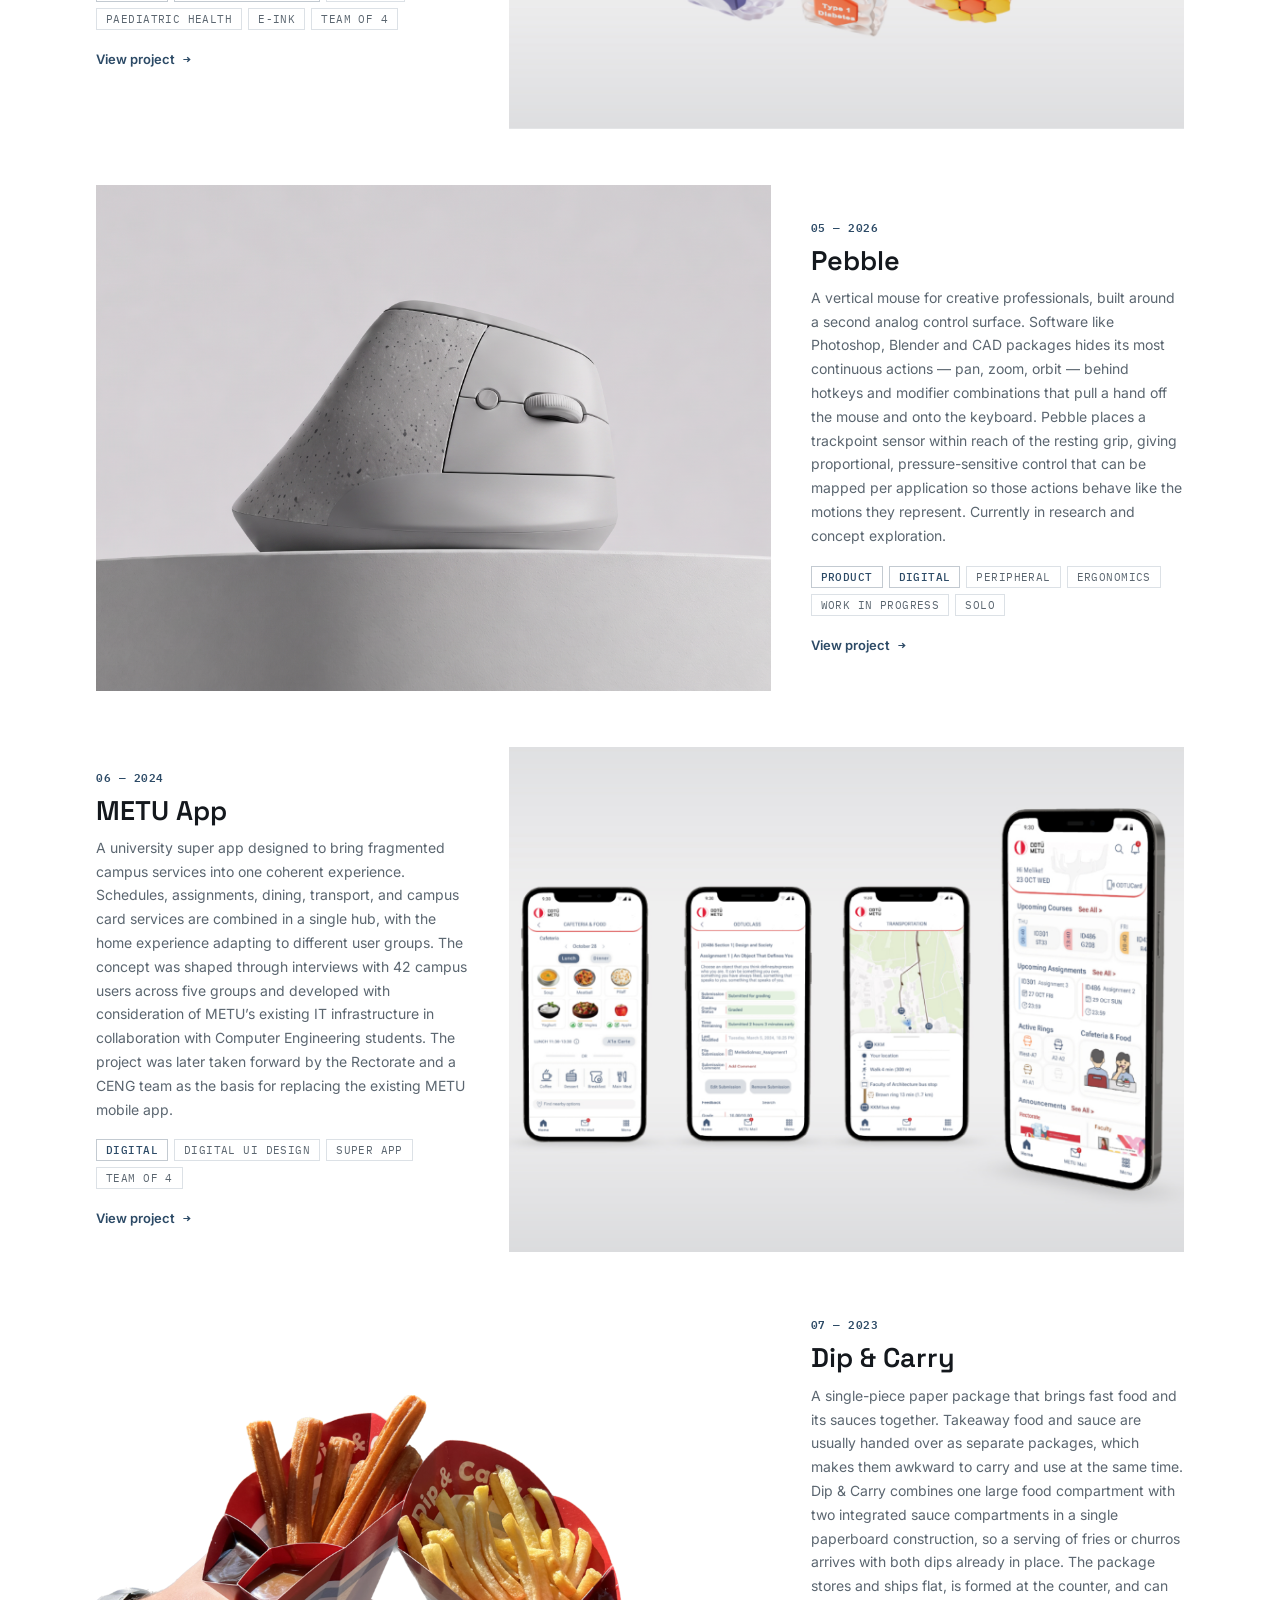
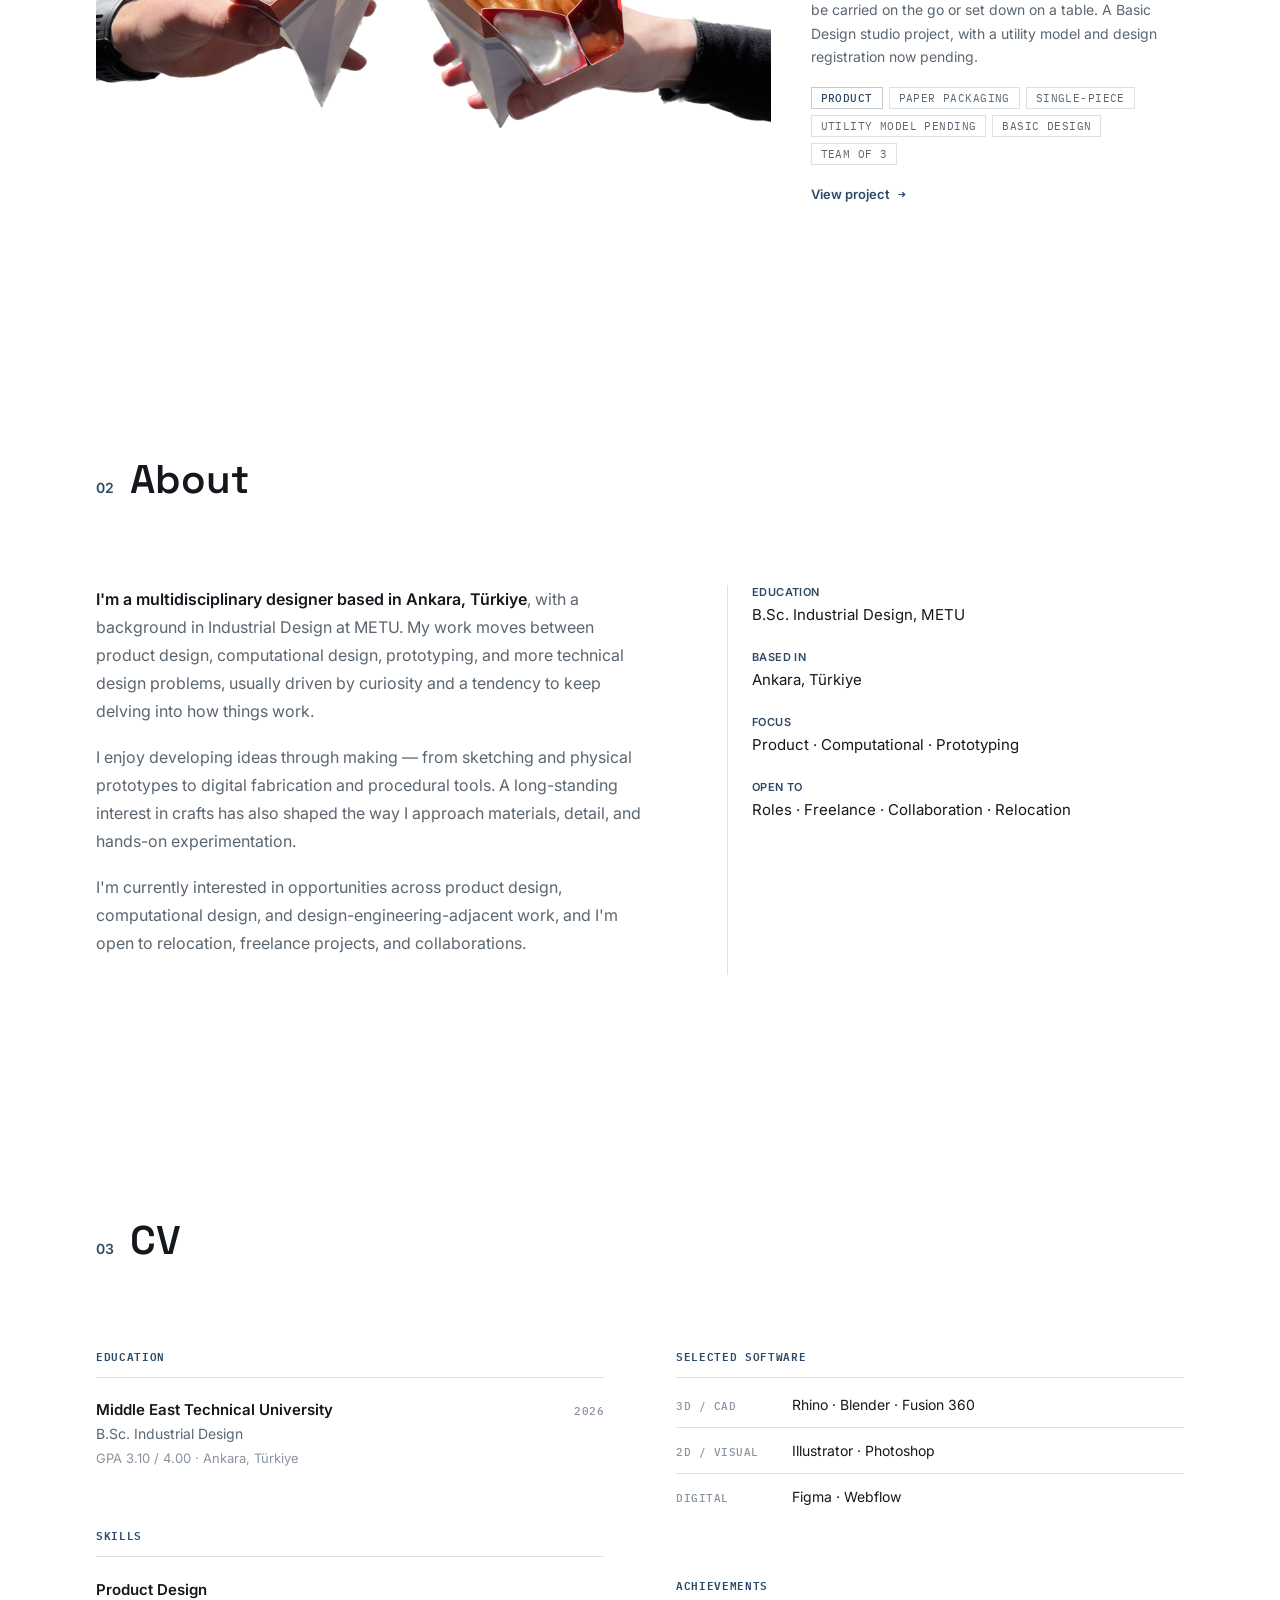
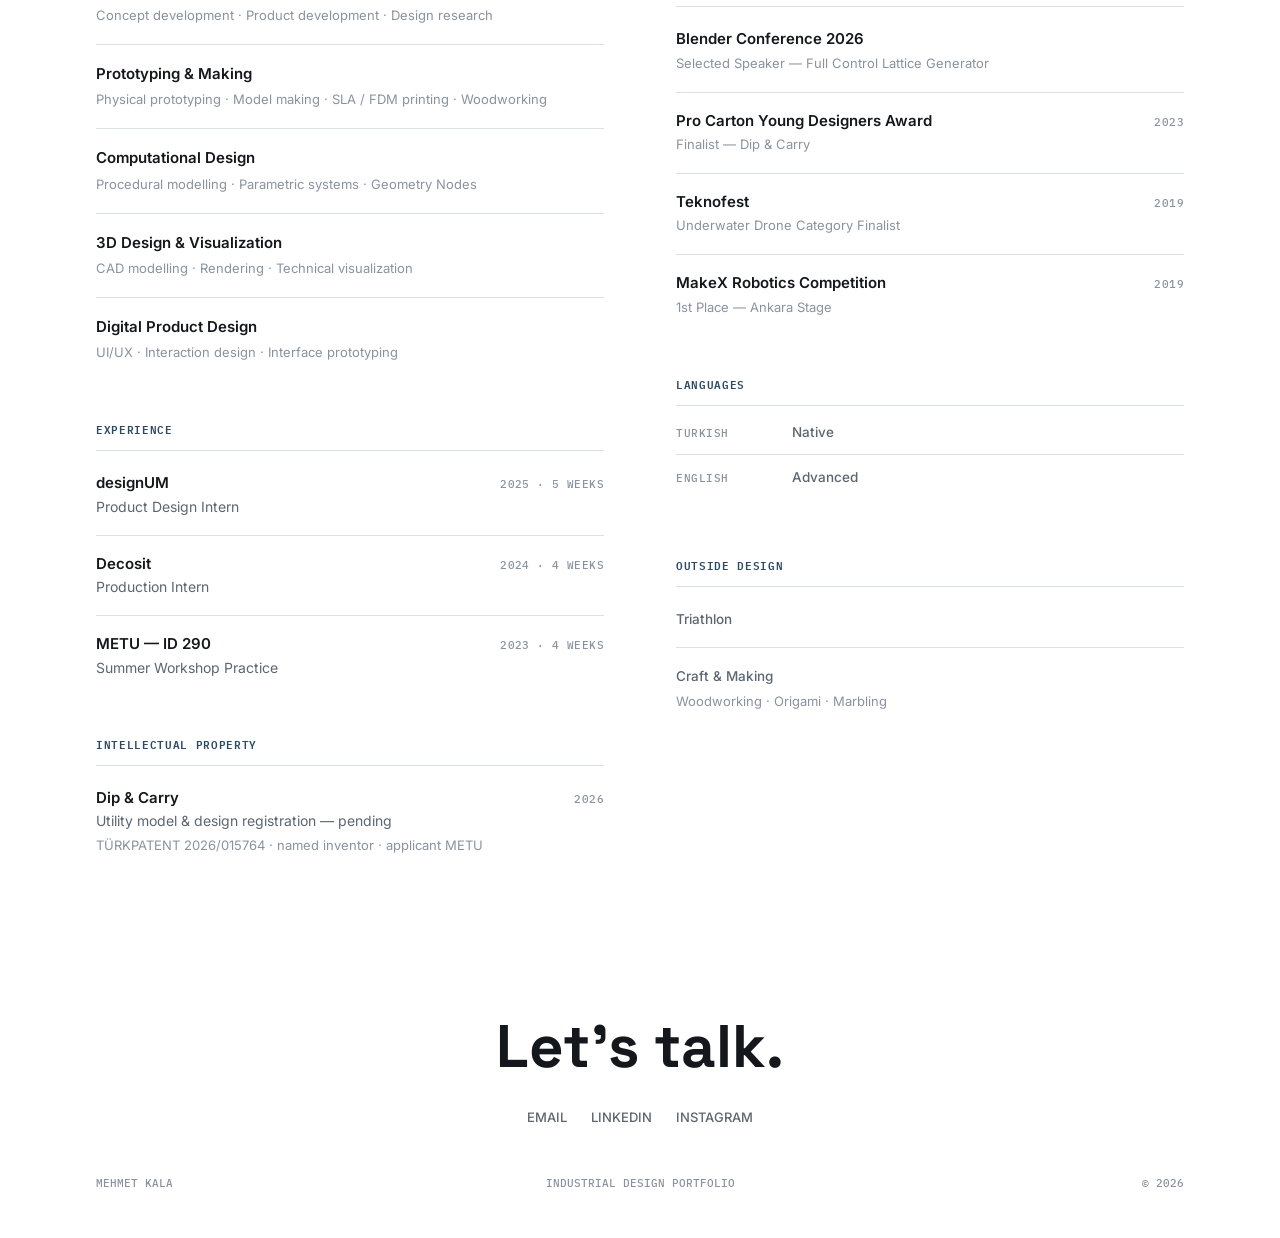
==== commit c784341e: "Mark hover-to-play videos with a small translucent play glyph These videos sit paused on a still fra" ====
--- a/site/index.html
+++ b/site/index.html
@@ -6,7 +6,7 @@
 <title>Mehmet Kala — Industrial Design</title>
 <link rel="preconnect" href="https://fonts.googleapis.com">
 <link href="https://fonts.googleapis.com/css2?family=Space+Grotesk:wght@400;500;600;700&family=IBM+Plex+Mono:wght@400;500;600&family=Inter:wght@400;500;600&display=swap" rel="stylesheet">
-<link rel="stylesheet" href="css/home.css?v=11">
+<link rel="stylesheet" href="css/home.css?v=12">
 </head>
 <body>
 
--- a/site/css/home.css
+++ b/site/css/home.css
@@ -135,6 +135,18 @@
   /* the lattice video is shown uncropped (contain), so letterbox on white instead
      of the paper-grey used behind photos, so the bars don't read as a grey box */
   .project .shot.video-shot{ background:var(--white); }
+  /* this card only plays on hover, so mark it as moving footage rather than a
+     still. Fades out on hover as the video starts; click-through so it never
+     intercepts the card link. */
+  .project .shot.video-shot::after{
+    content:'\25B6';
+    position:absolute; right:10px; bottom:10px; z-index:3;
+    font-size:9px; line-height:1; color:var(--ink);
+    background:rgba(255,255,255,0.55); border:1px solid rgba(20,24,29,0.10);
+    padding:5px 6px 5px 7px;
+    opacity:0.65; transition:opacity .2s; pointer-events:none;
+  }
+  .project .shot.video-shot:hover::after{ opacity:0; }
   .project .shot{ align-self:start; }
   .project .shot img{ width:100%; height:100%; object-fit:cover; display:block; }
   /* opt-in: show the whole image instead of cropping it to the 4:3 box — for a
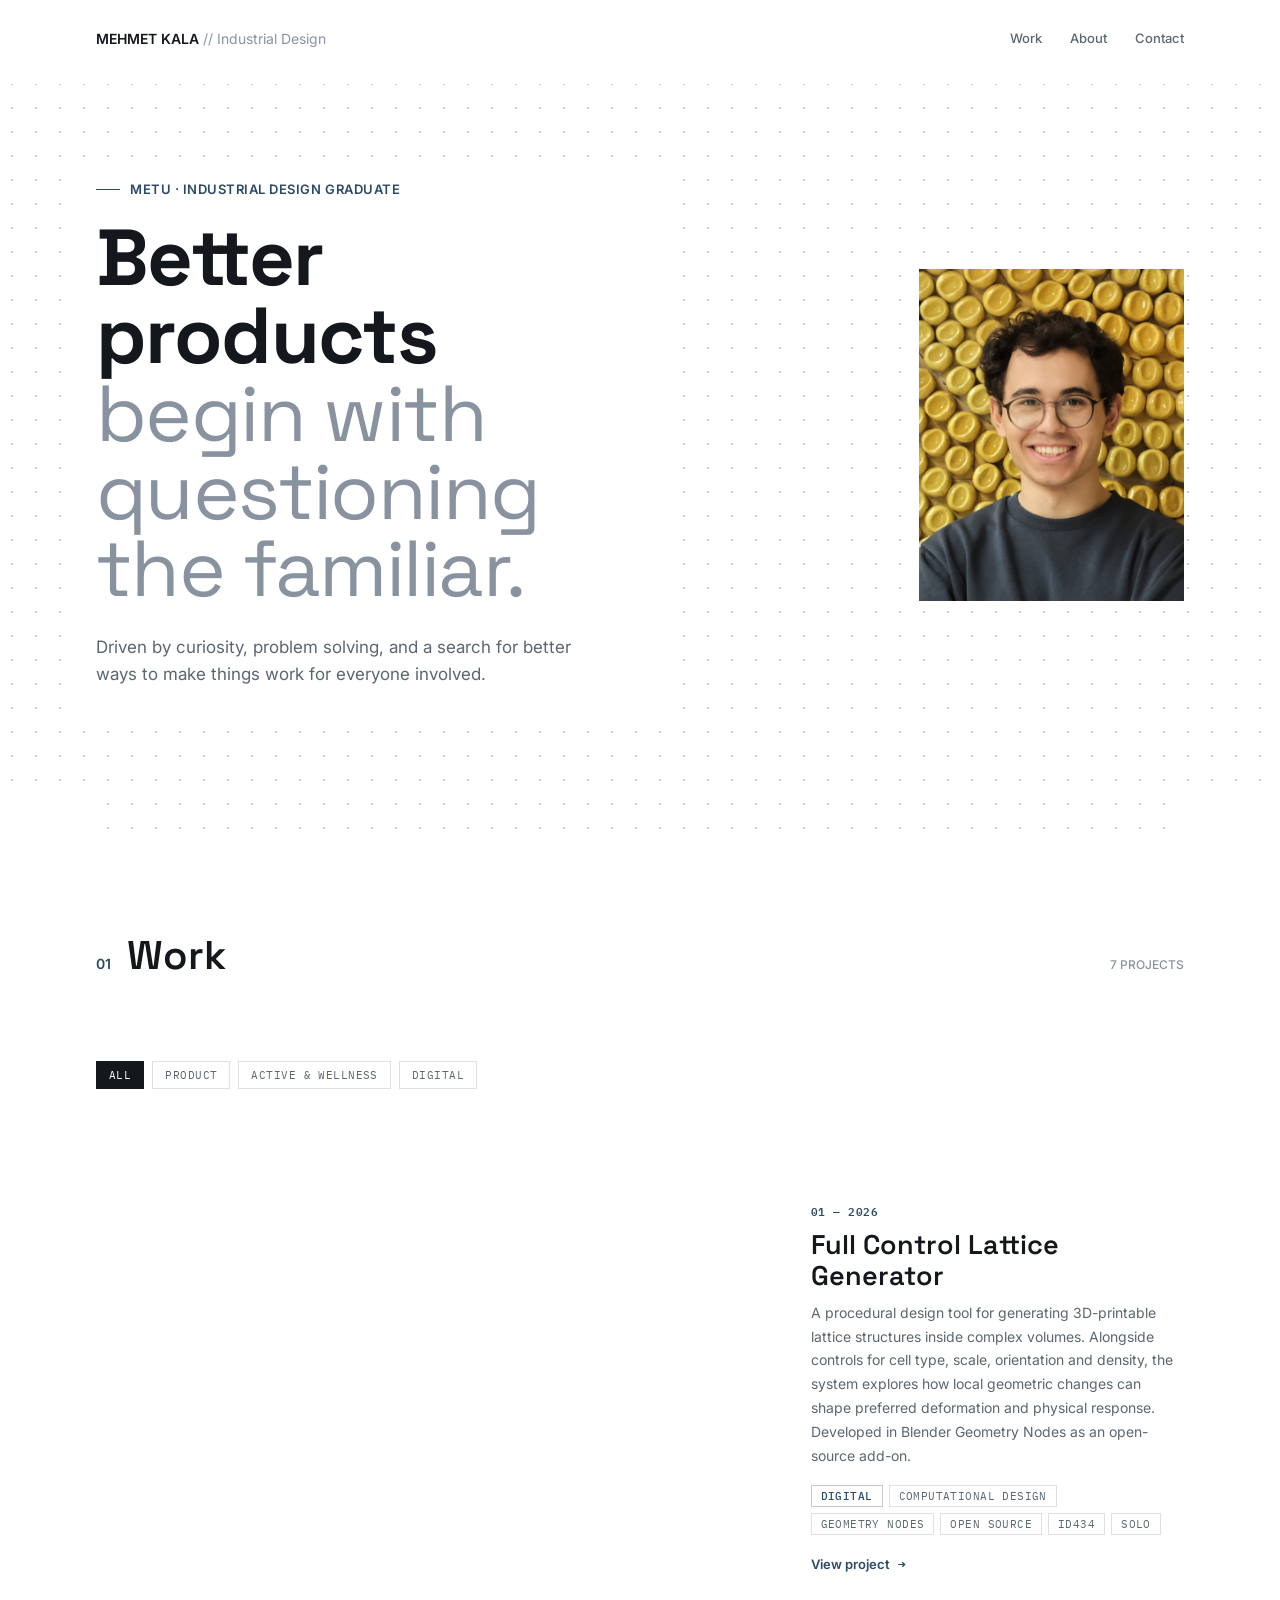
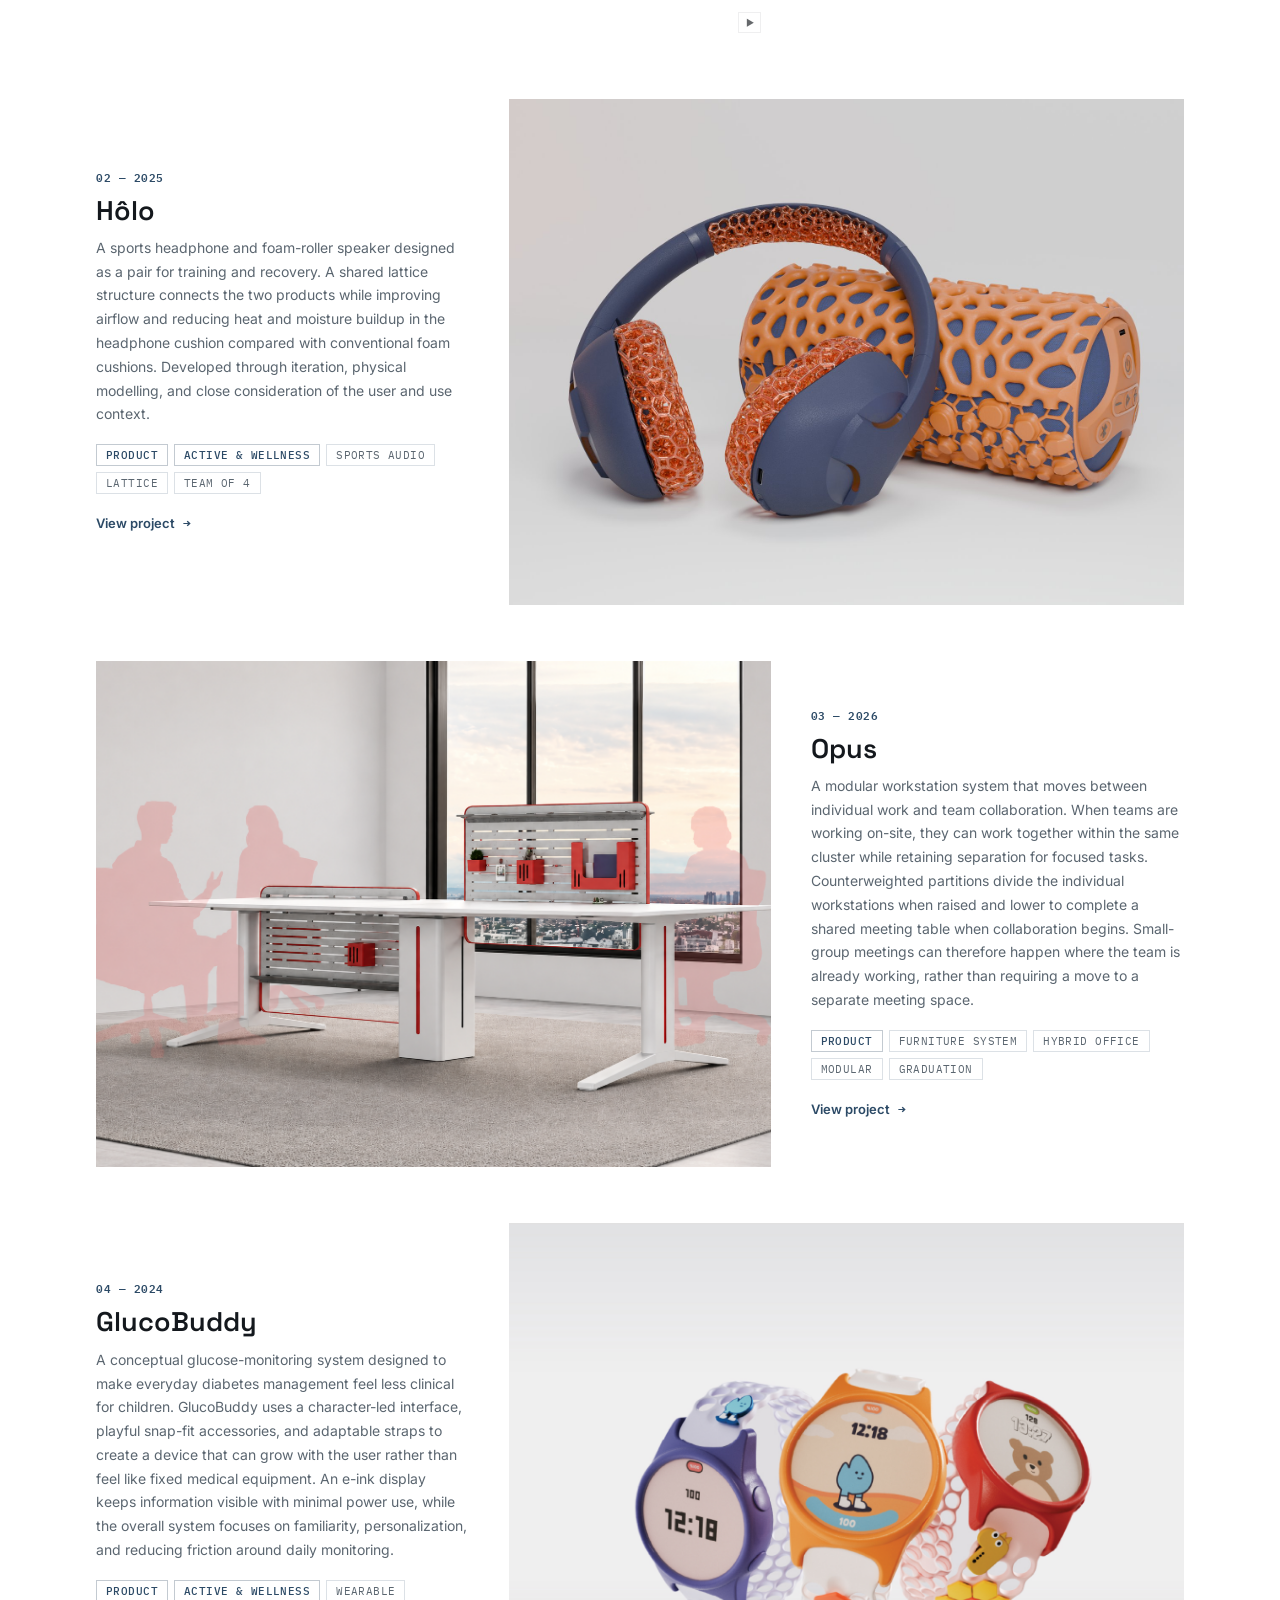
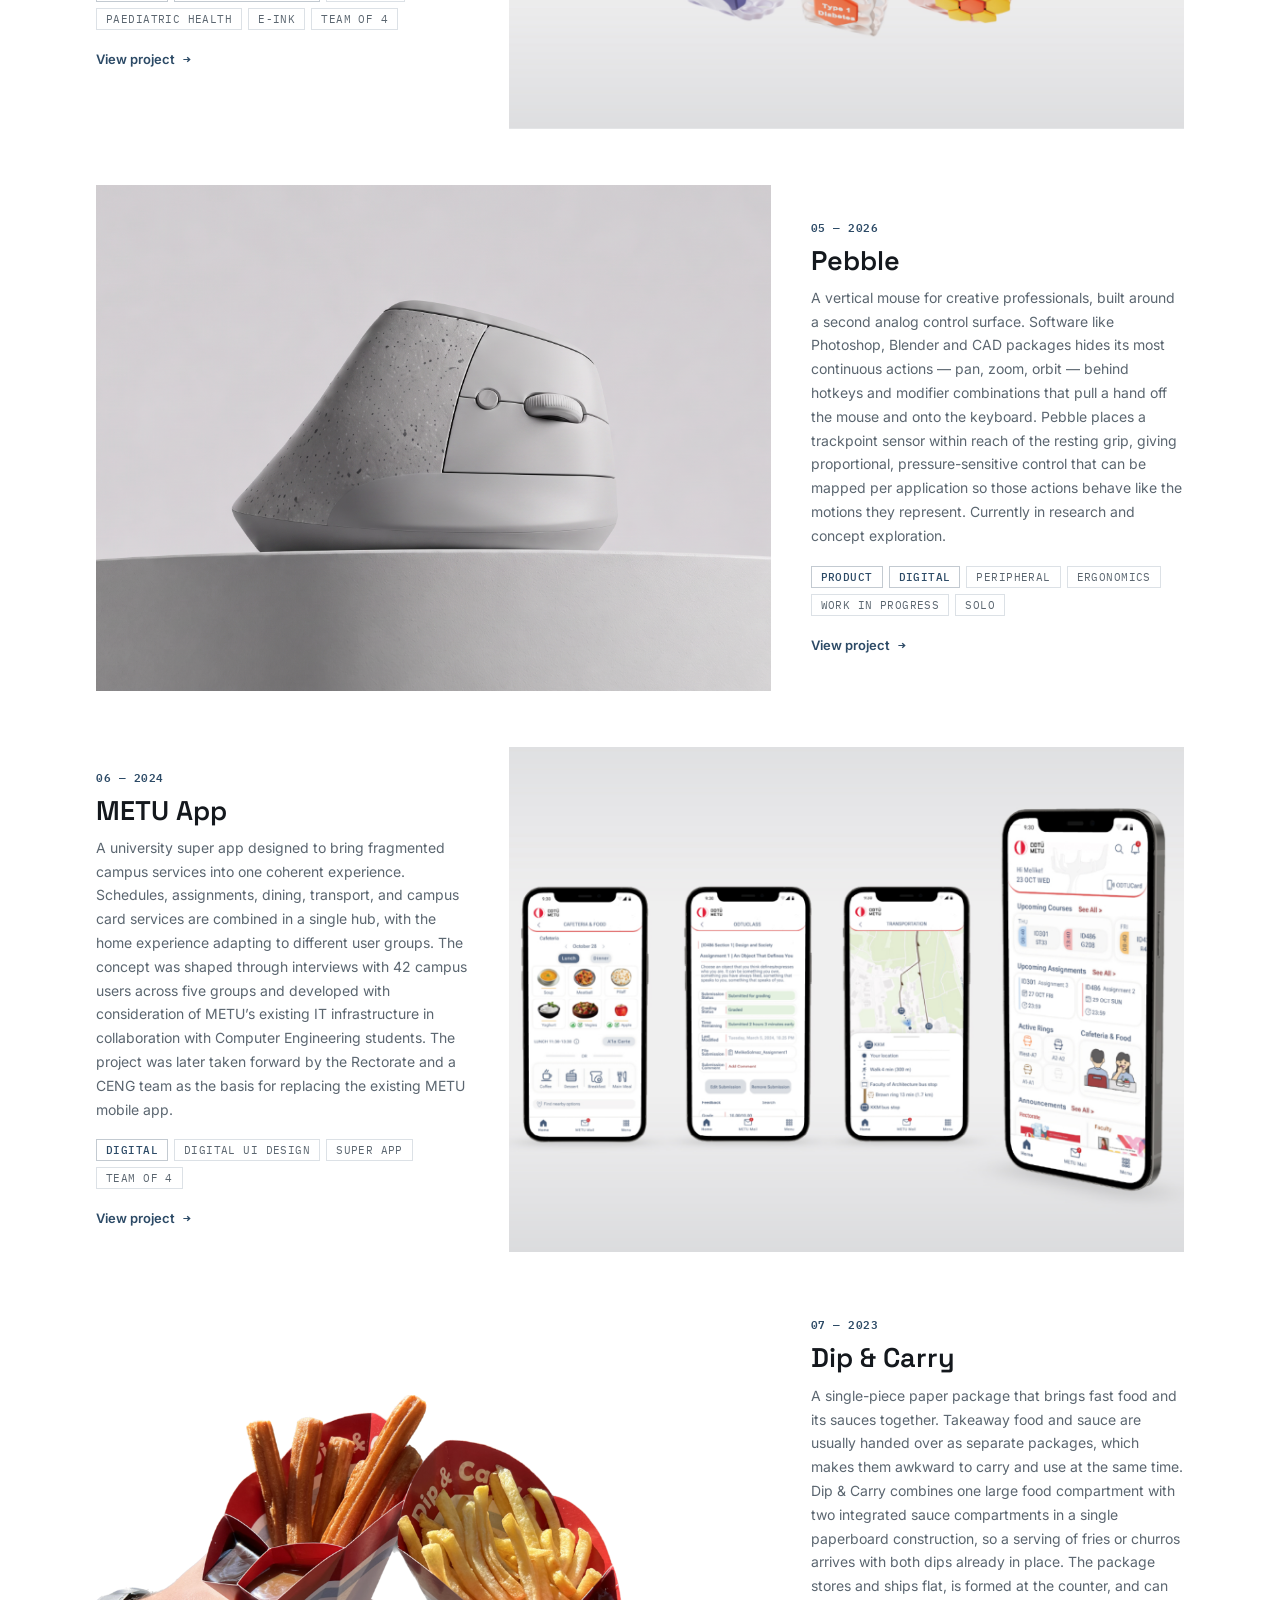
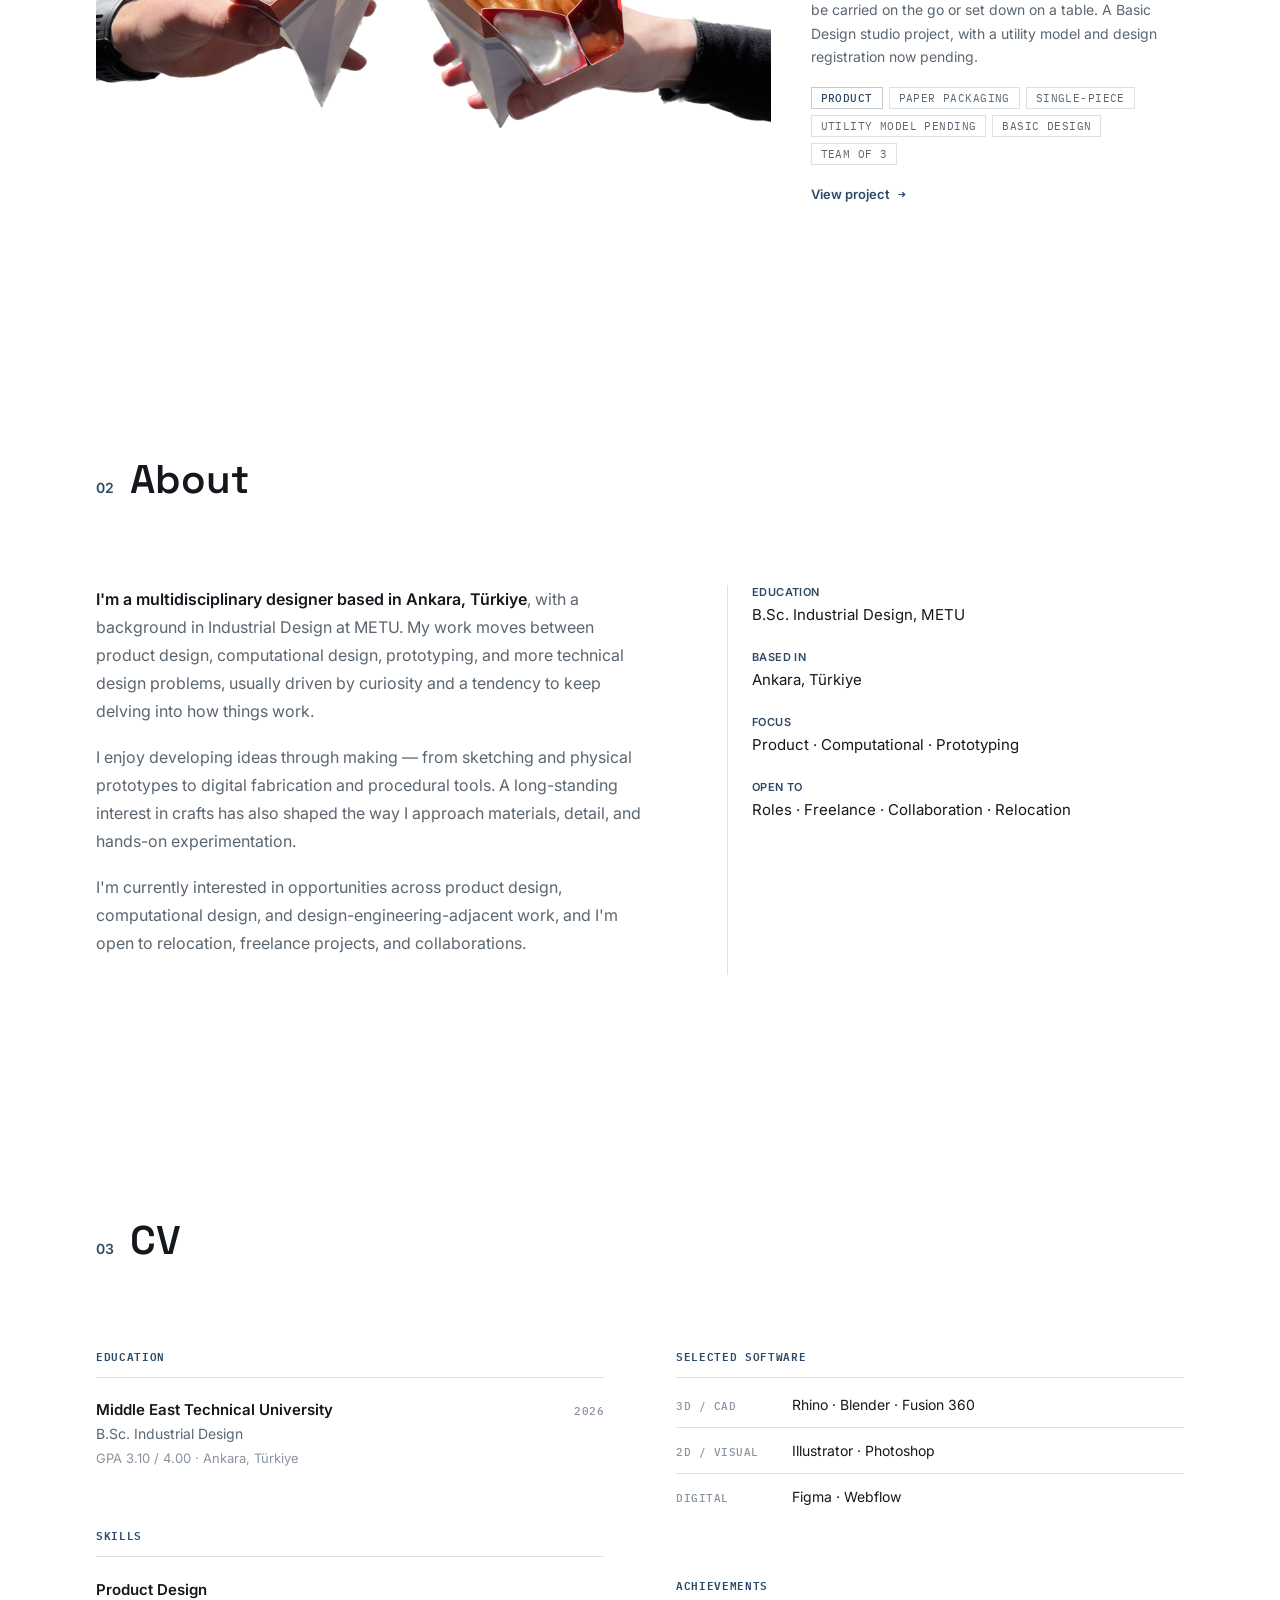
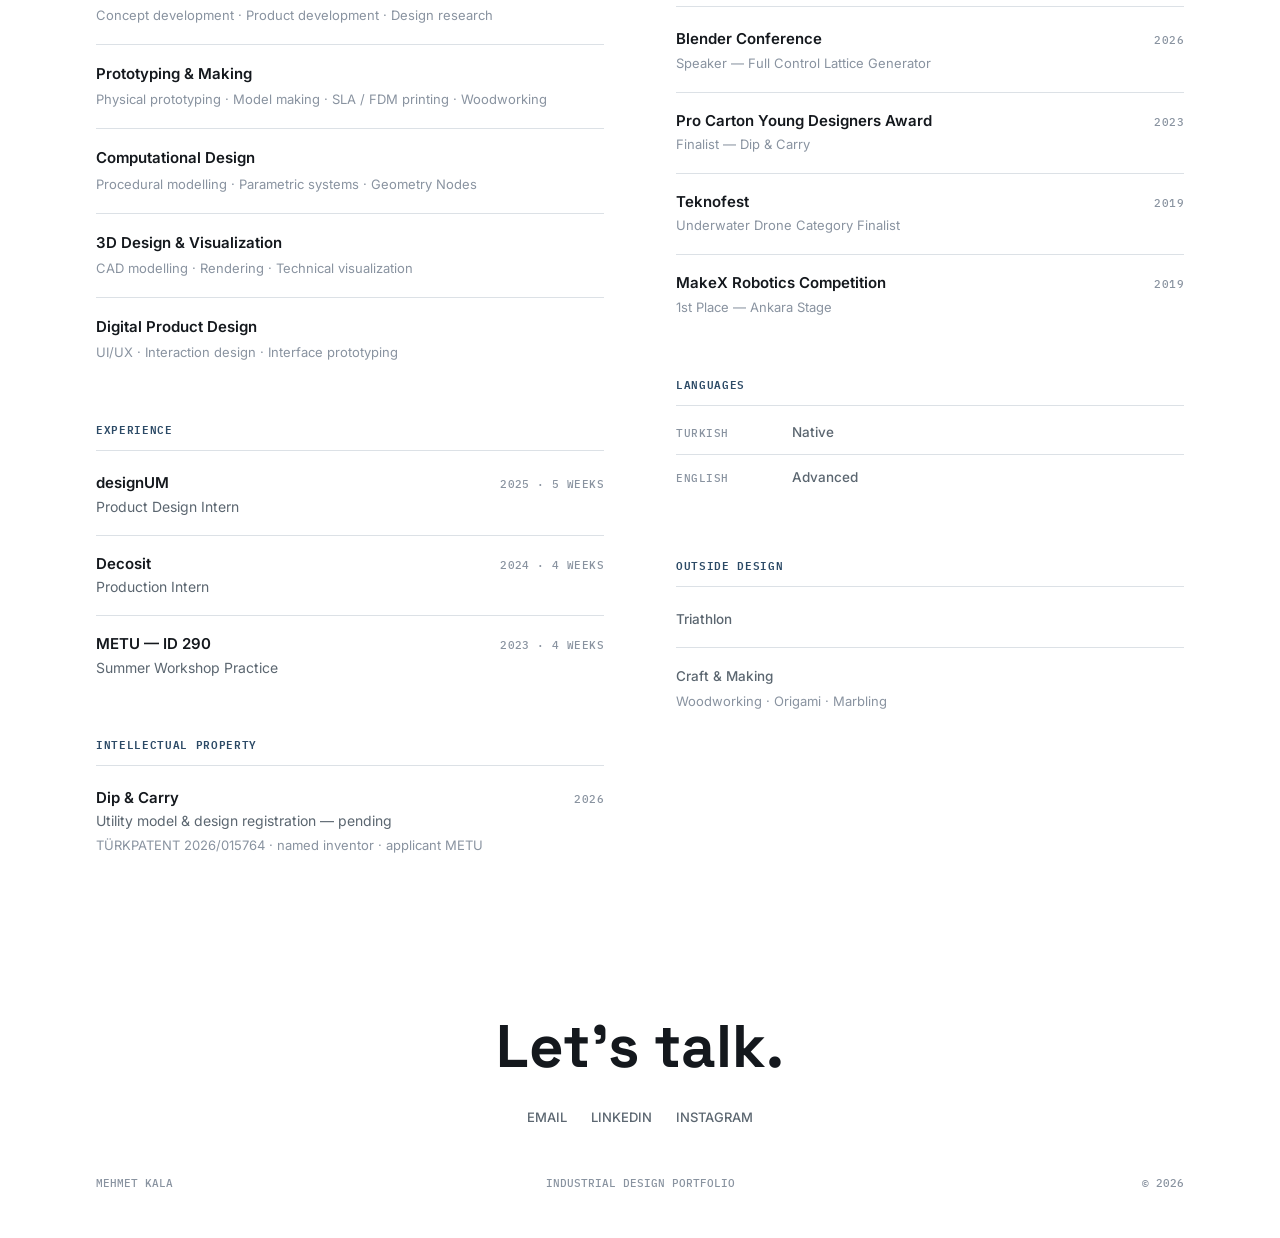
==== commit 6f5eb474: "Update the Blender Conference entry now the talk has been given "Selected Speaker" becomes "Speaker"" ====
--- a/site/index.html
+++ b/site/index.html
@@ -322,9 +322,10 @@
       <div class="cv-label mono">ACHIEVEMENTS</div>
       <div class="cv-item">
         <div class="cv-item-head">
-          <div class="cv-org">Blender Conference 2026</div>
-        </div>
-        <div class="cv-meta">Selected Speaker — Full Control Lattice Generator</div>
+          <div class="cv-org">Blender Conference</div>
+          <div class="cv-when mono">2026</div>
+        </div>
+        <div class="cv-meta">Speaker — Full Control Lattice Generator</div>
       </div>
       <div class="cv-item">
         <div class="cv-item-head">
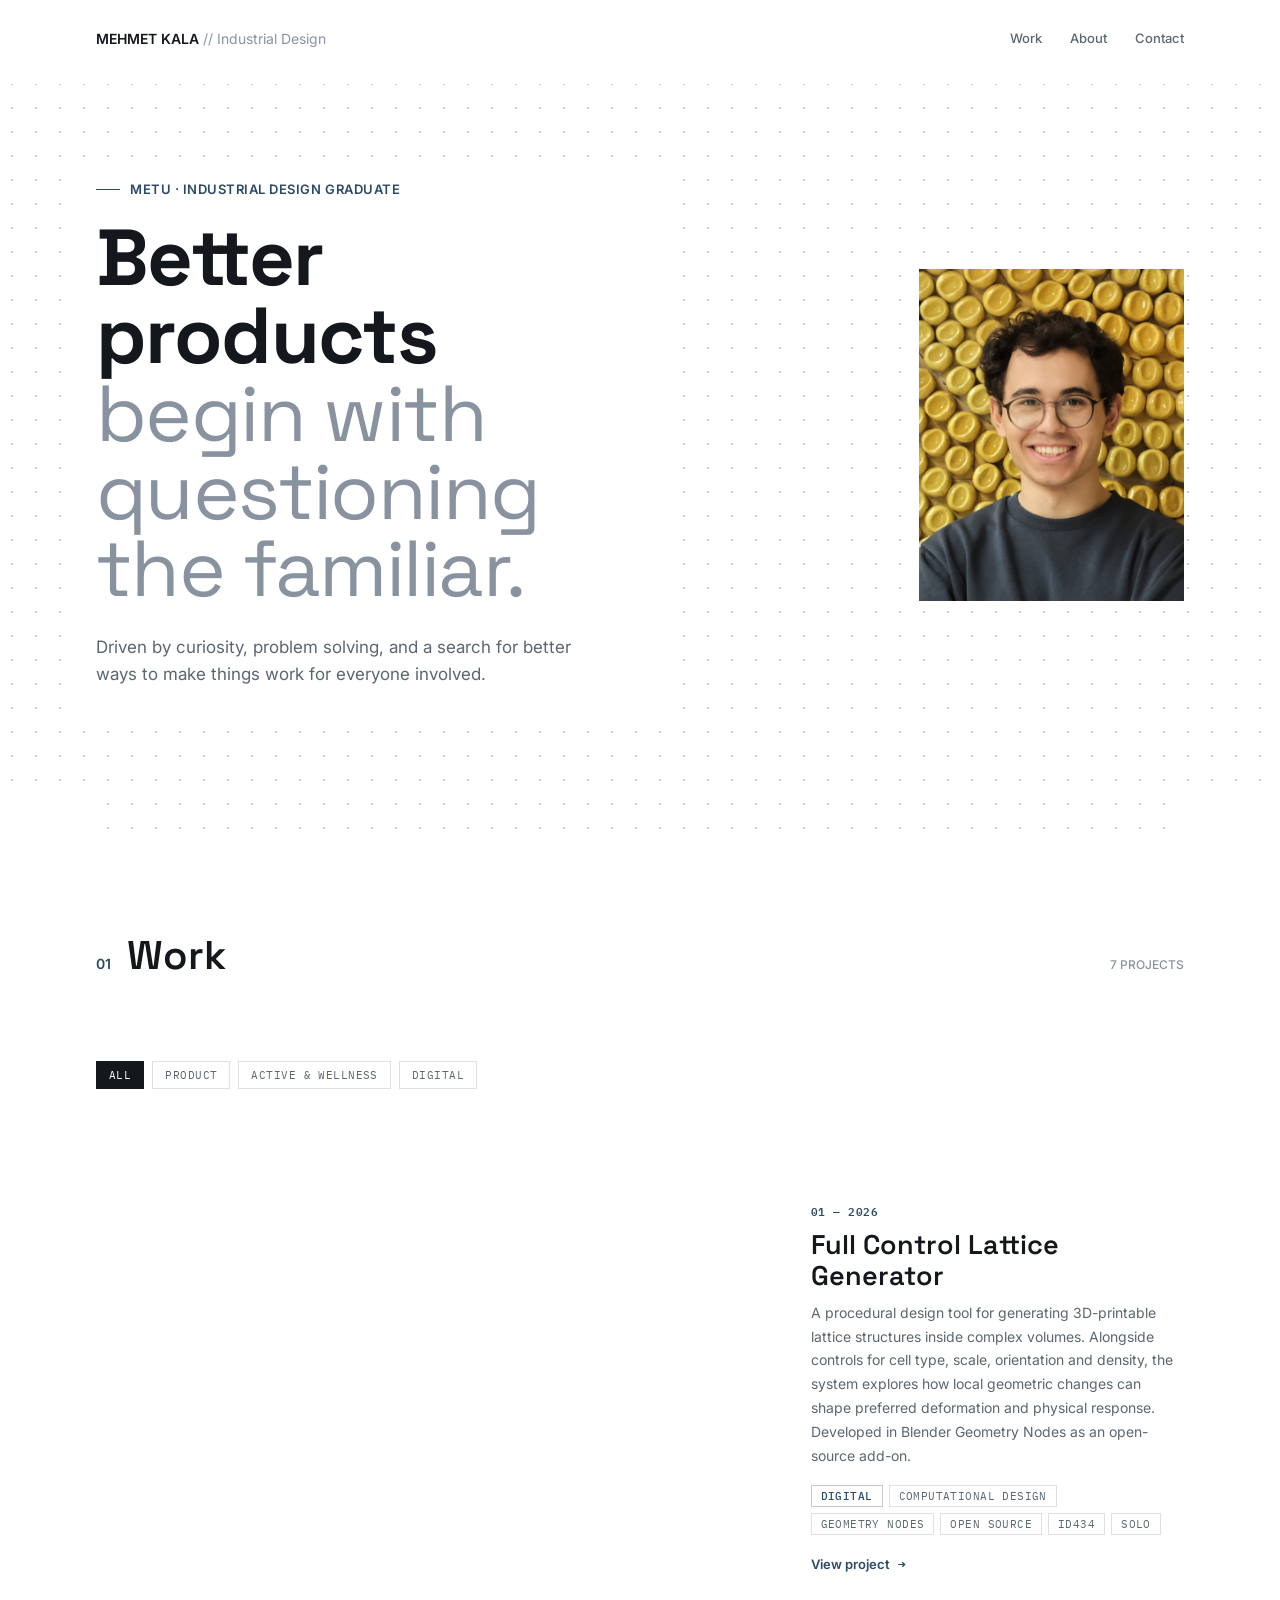
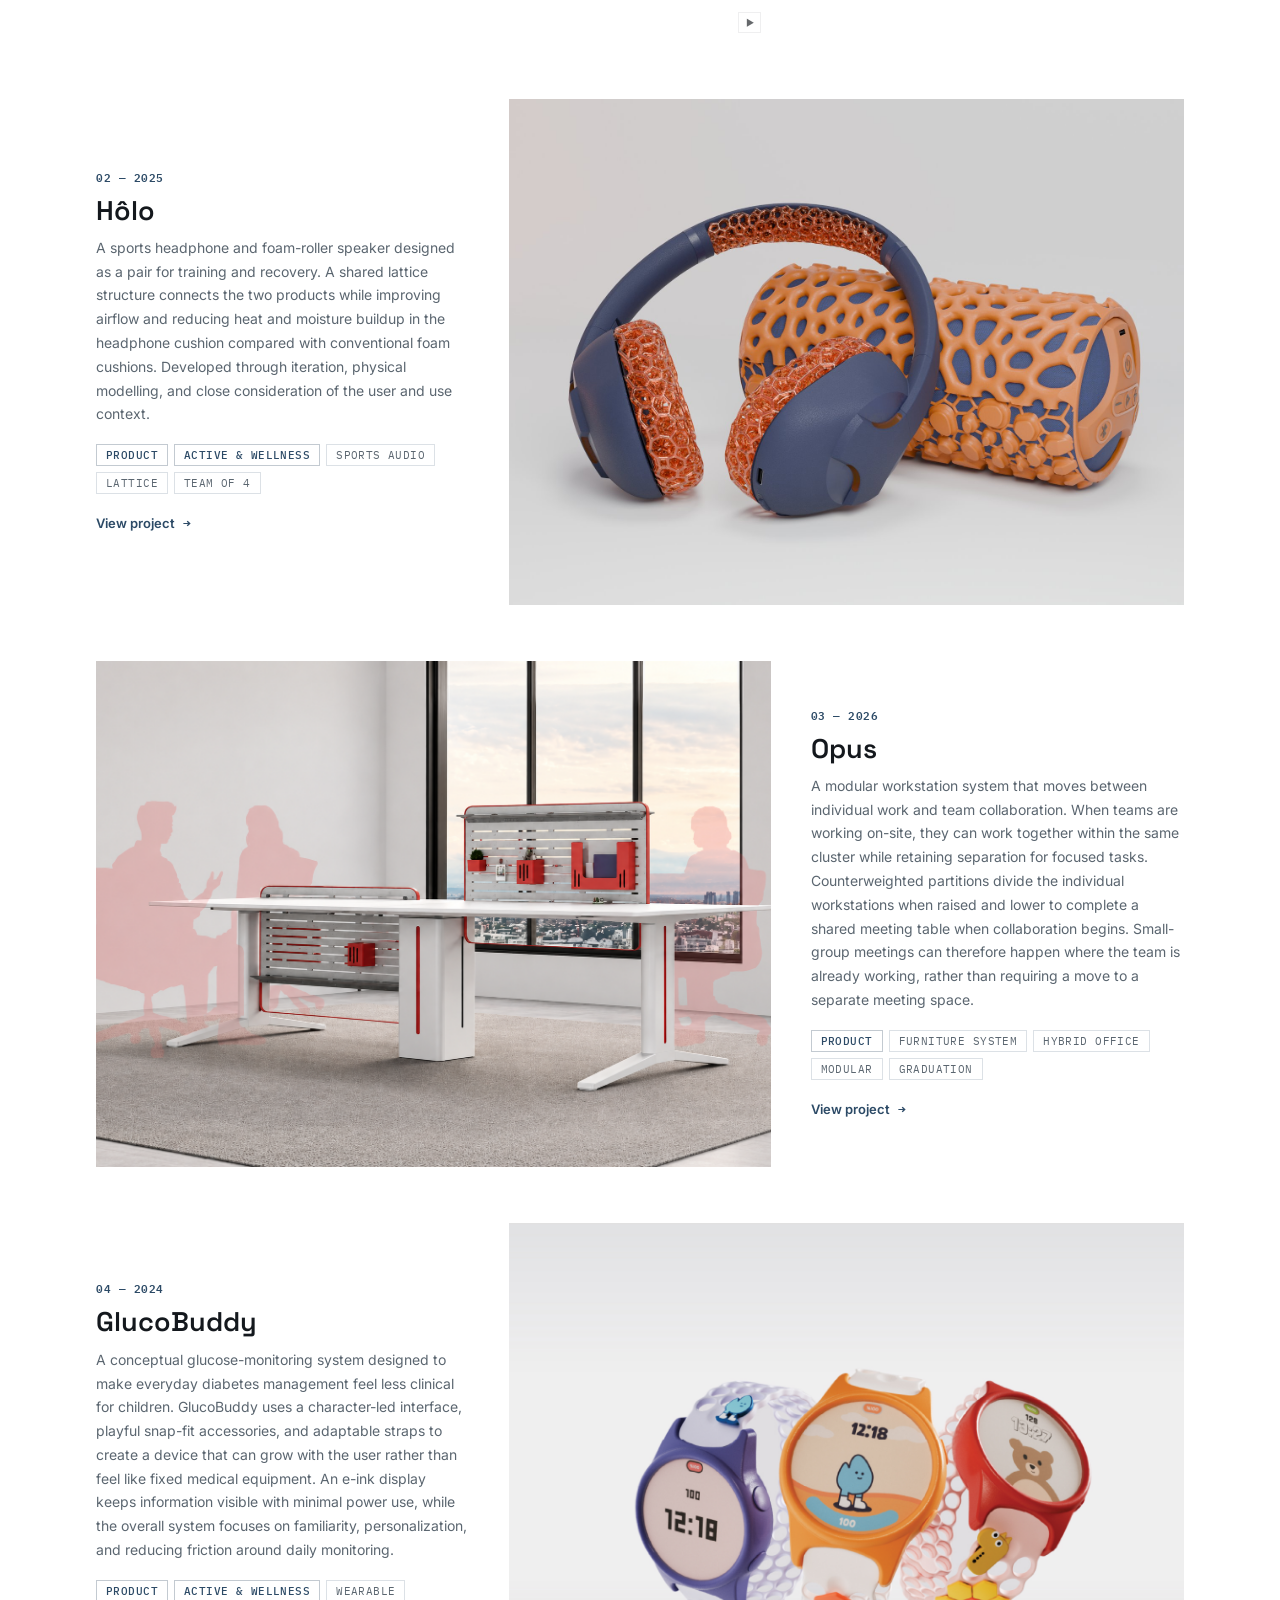
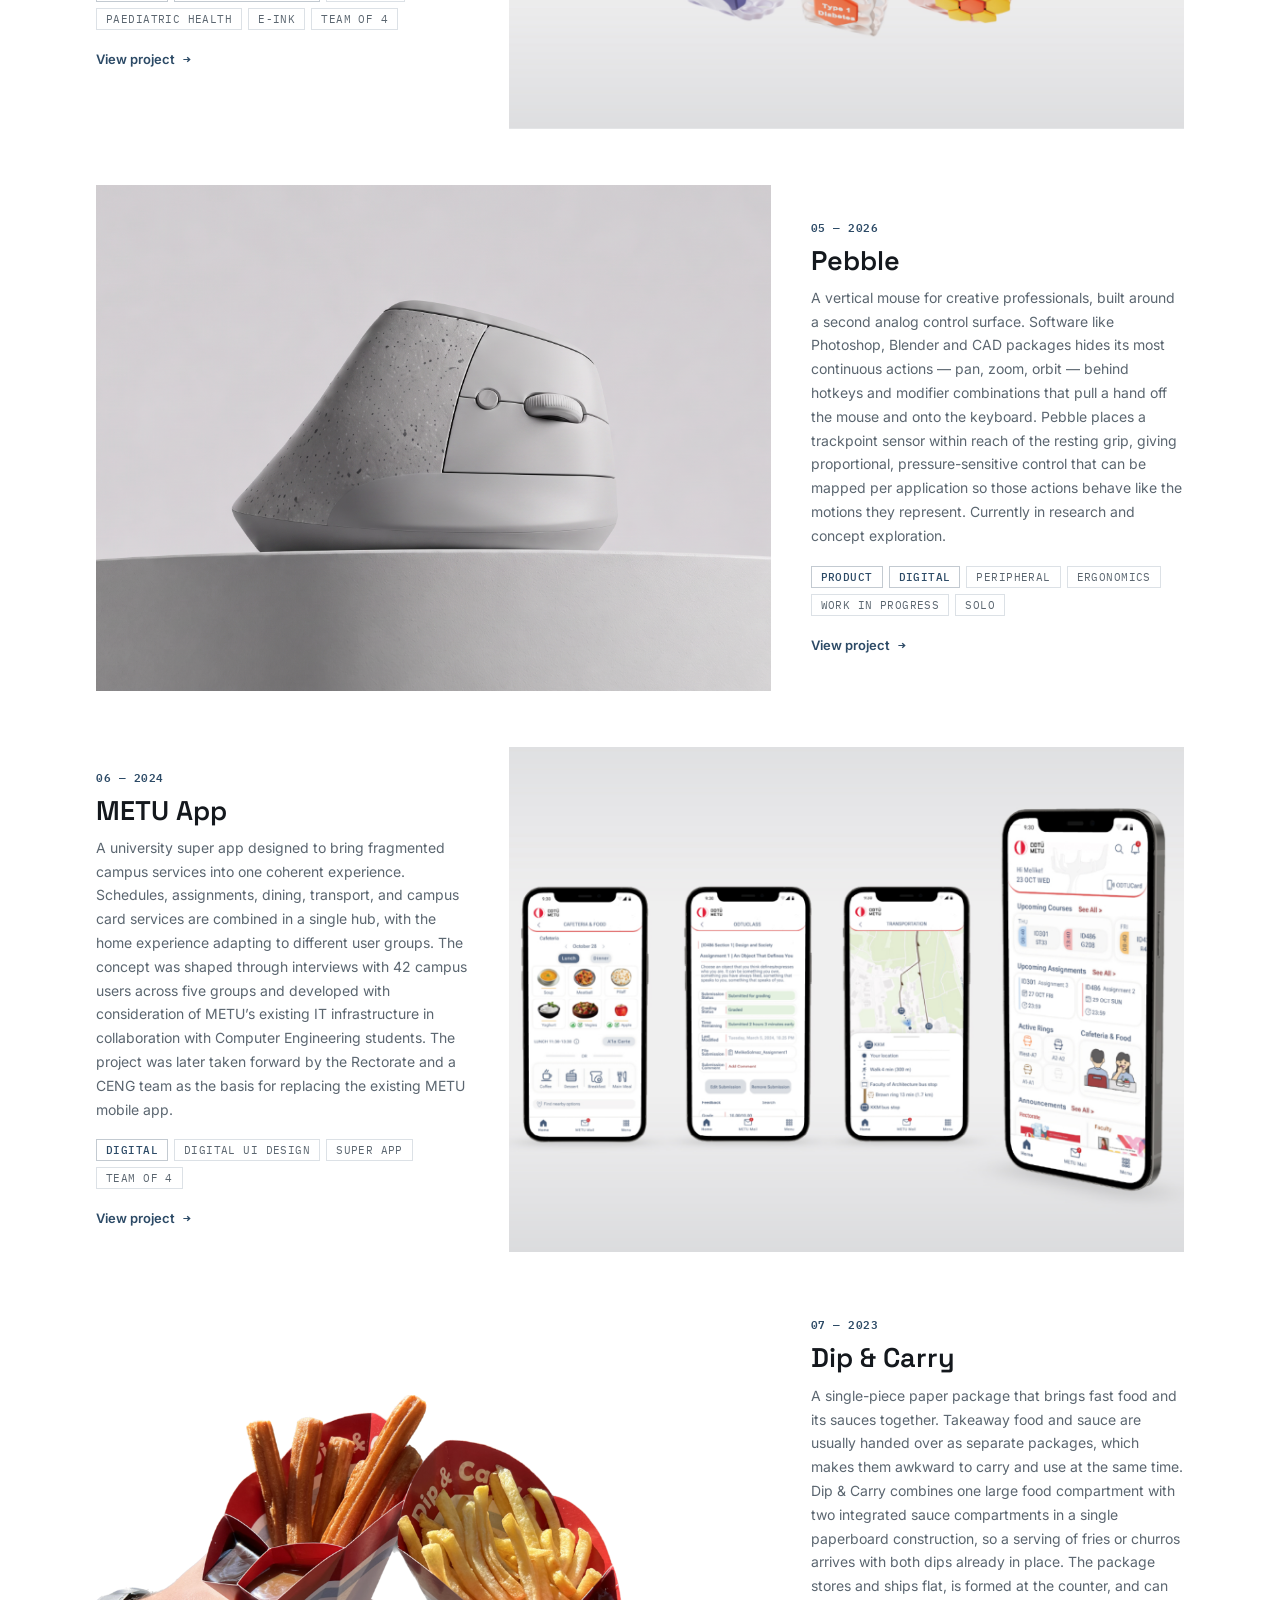
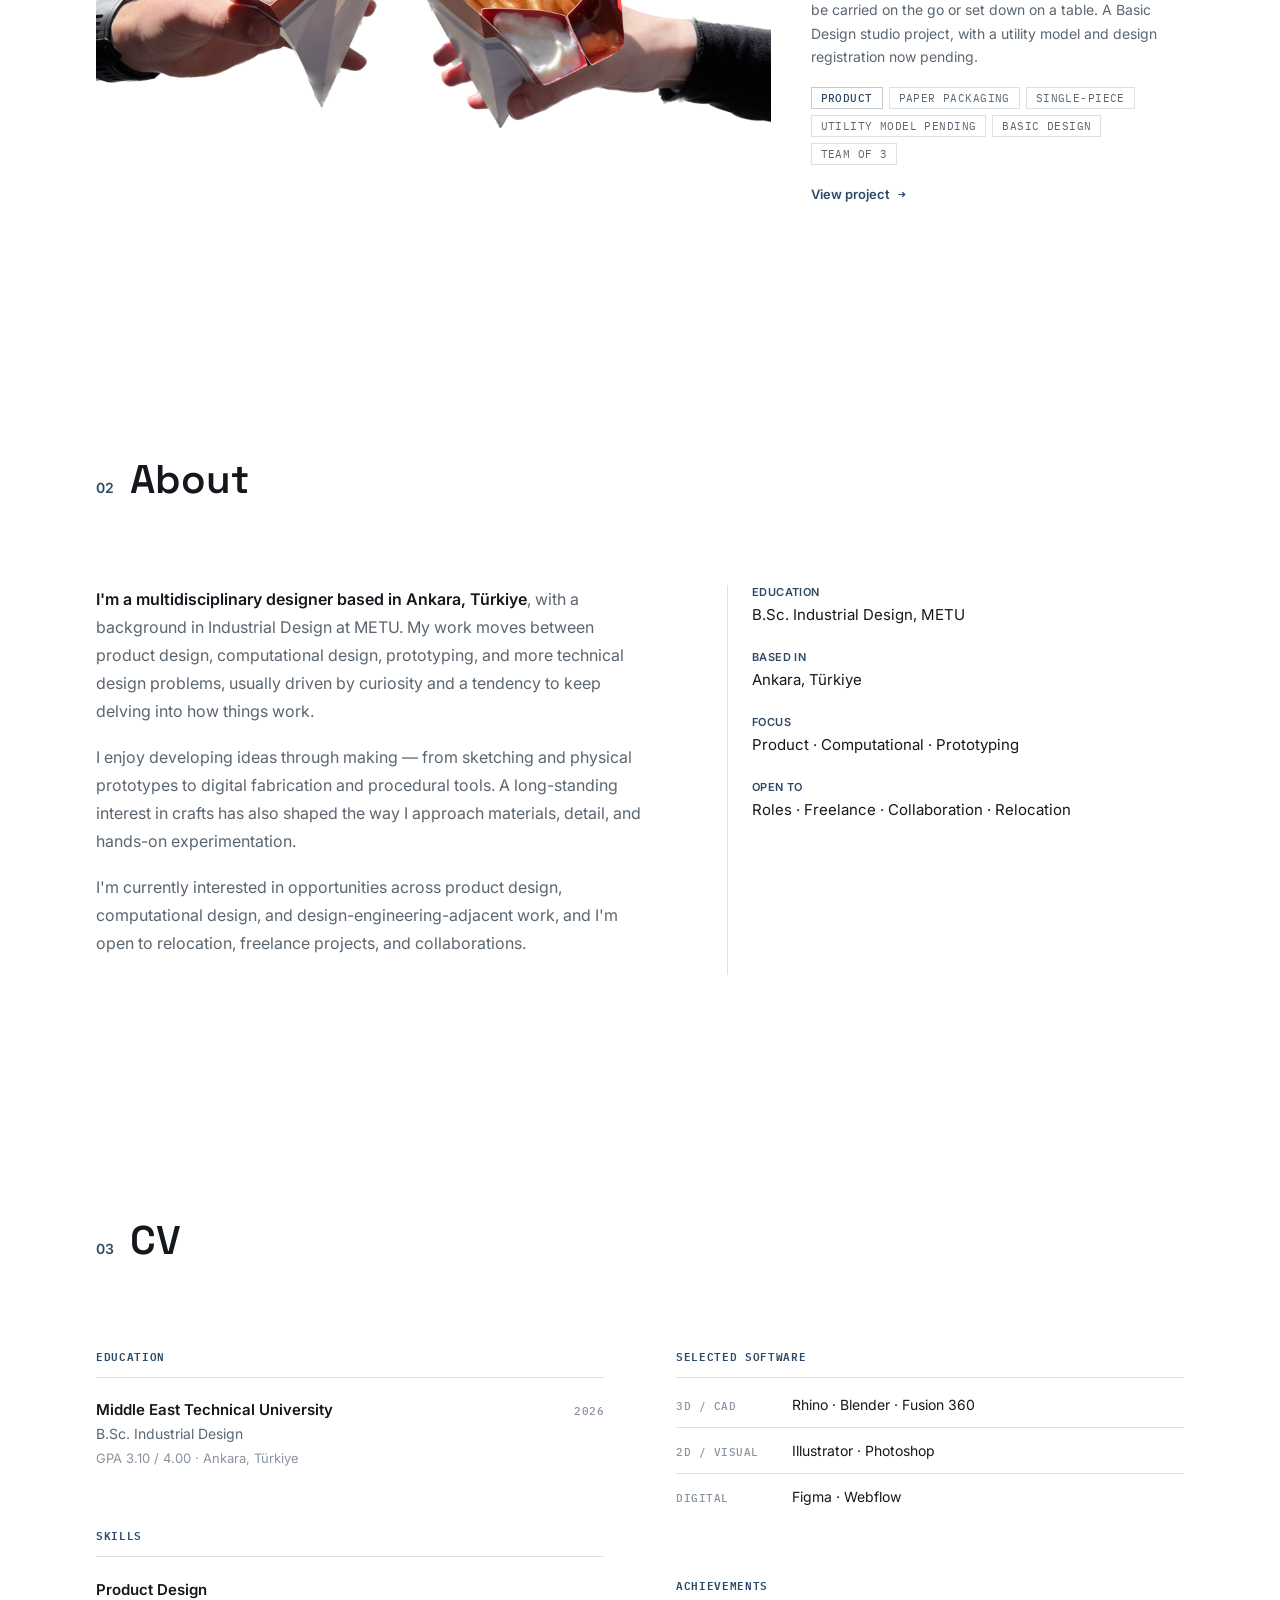
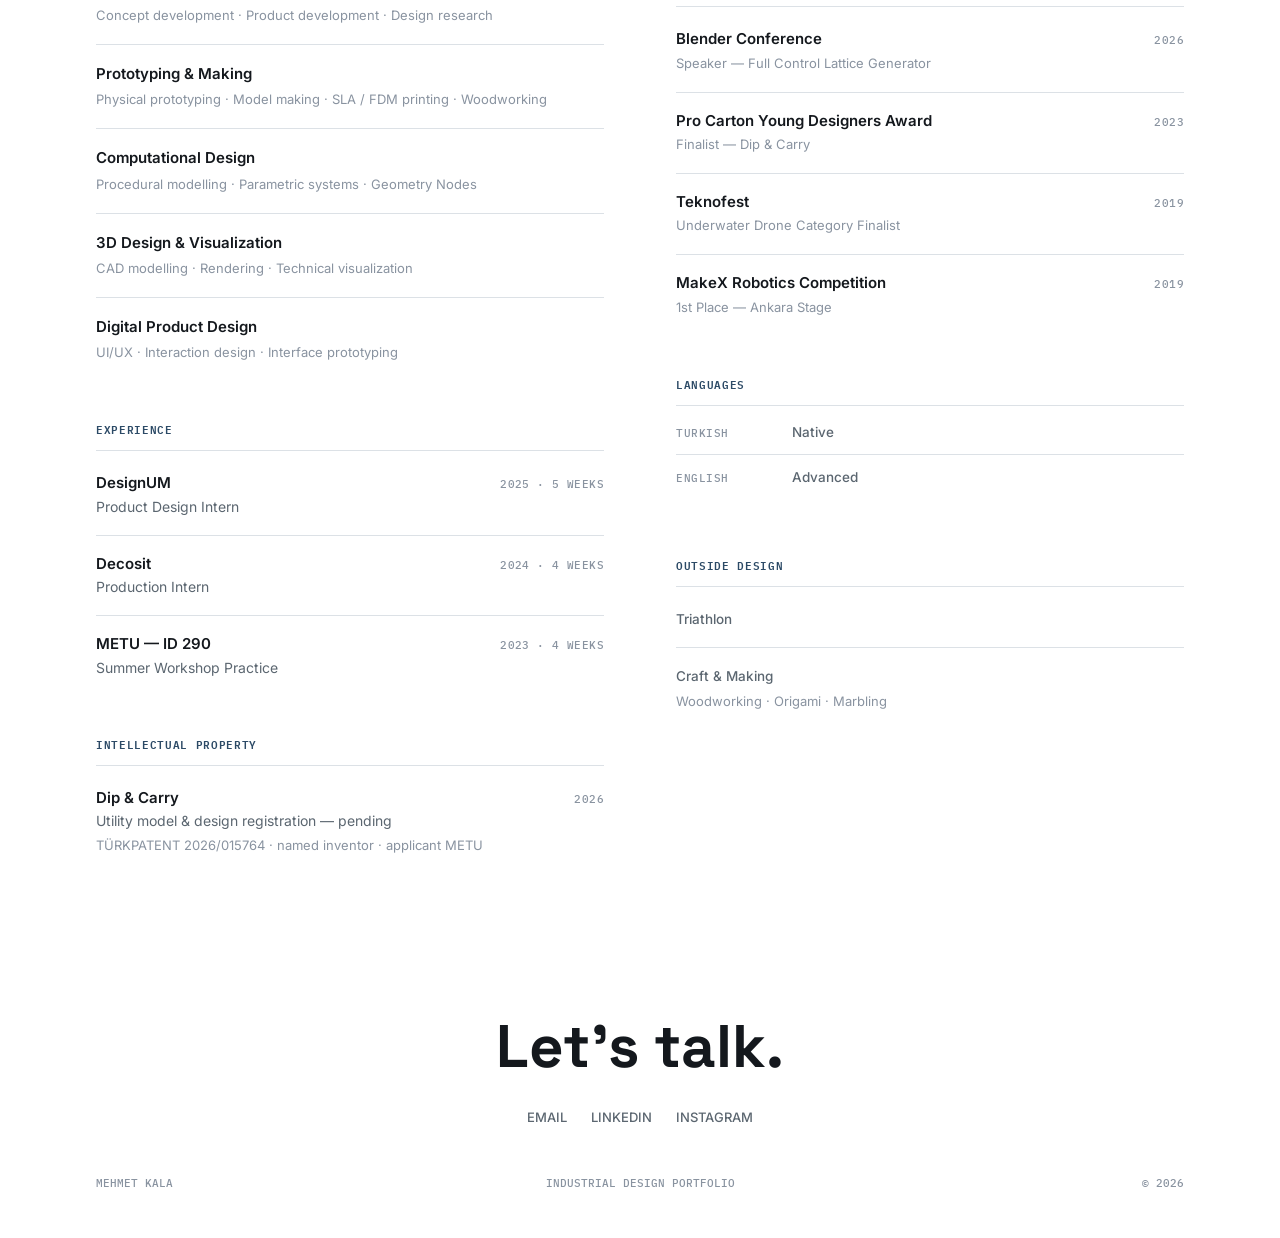
==== commit ce8522a2: "Capitalise the D in DesignUM Co-Authored-By: Claude Opus 5 <noreply@anthropic.com>" ====
--- a/site/index.html
+++ b/site/index.html
@@ -269,7 +269,7 @@
       <div class="cv-label mono">EXPERIENCE</div>
       <div class="cv-item">
         <div class="cv-item-head">
-          <div class="cv-org">designUM</div>
+          <div class="cv-org">DesignUM</div>
           <div class="cv-when mono">2025 · 5 WEEKS</div>
         </div>
         <div class="cv-role">Product Design Intern</div>
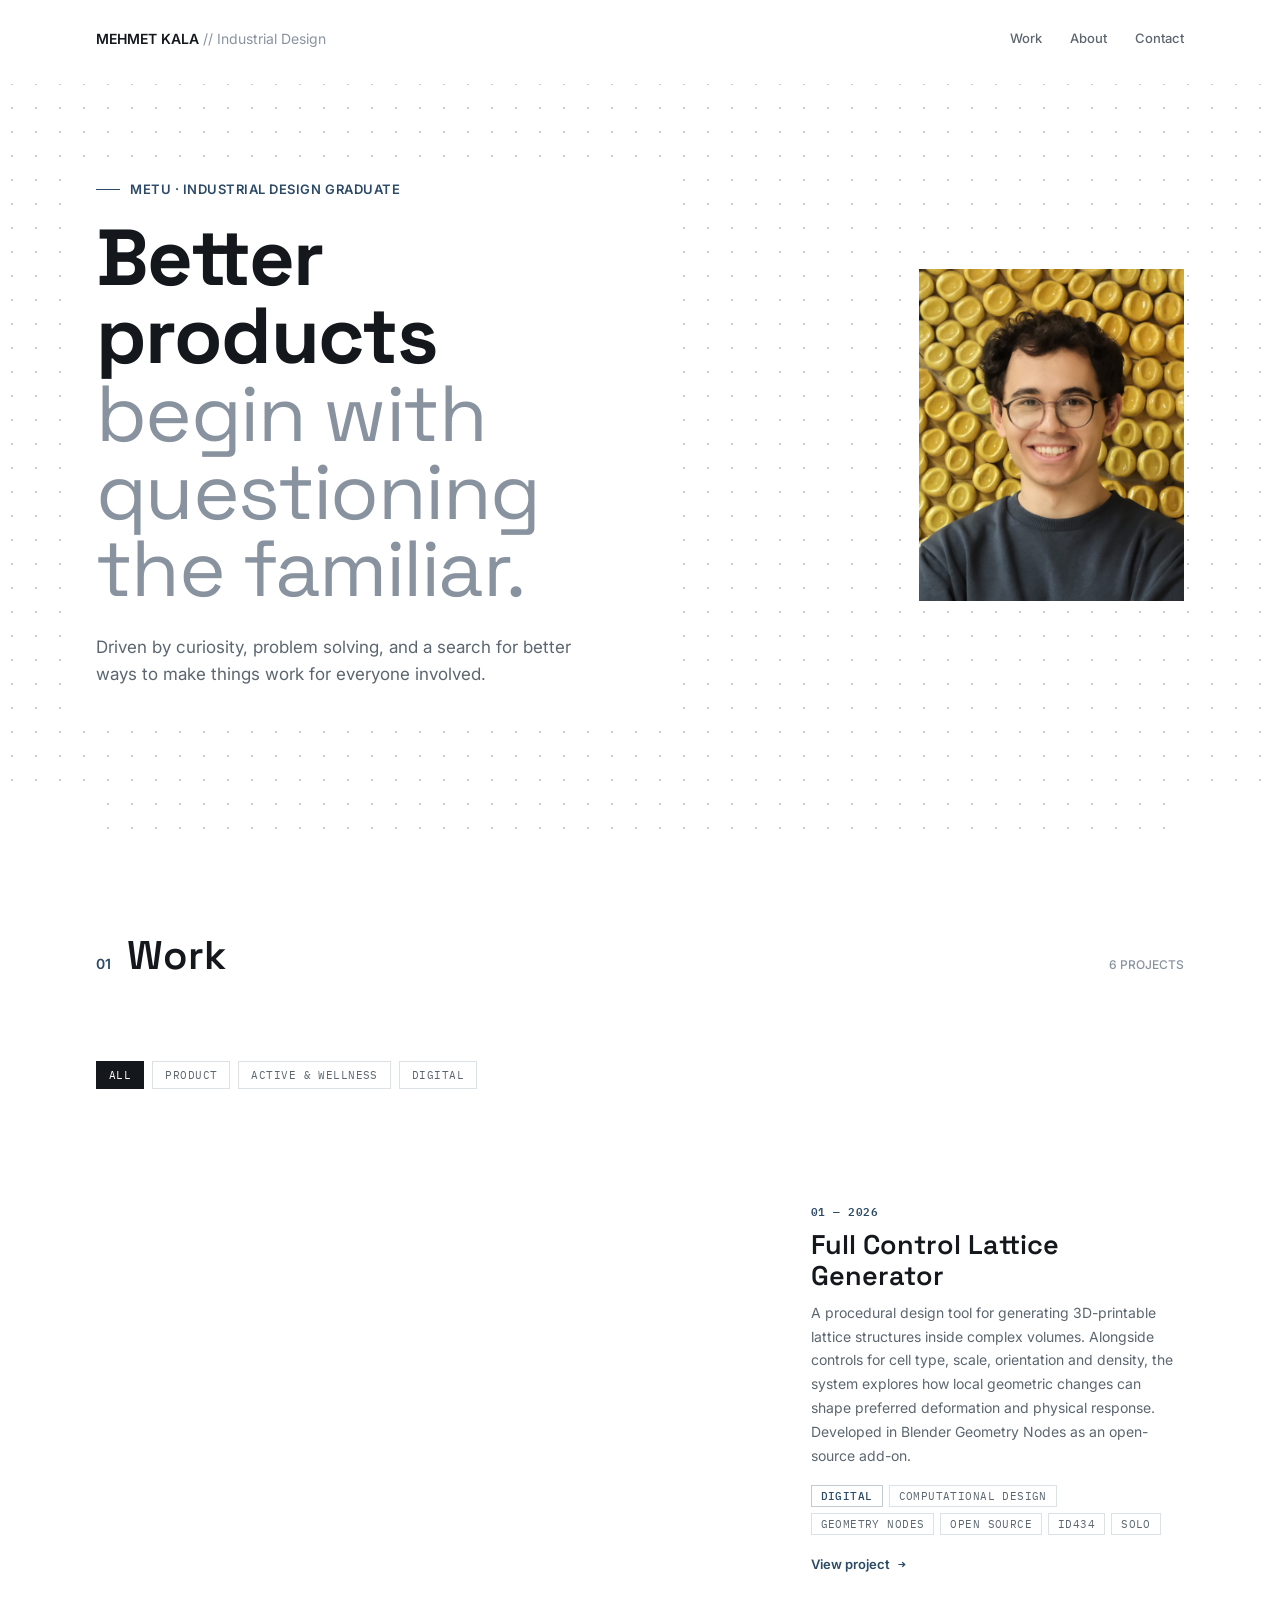
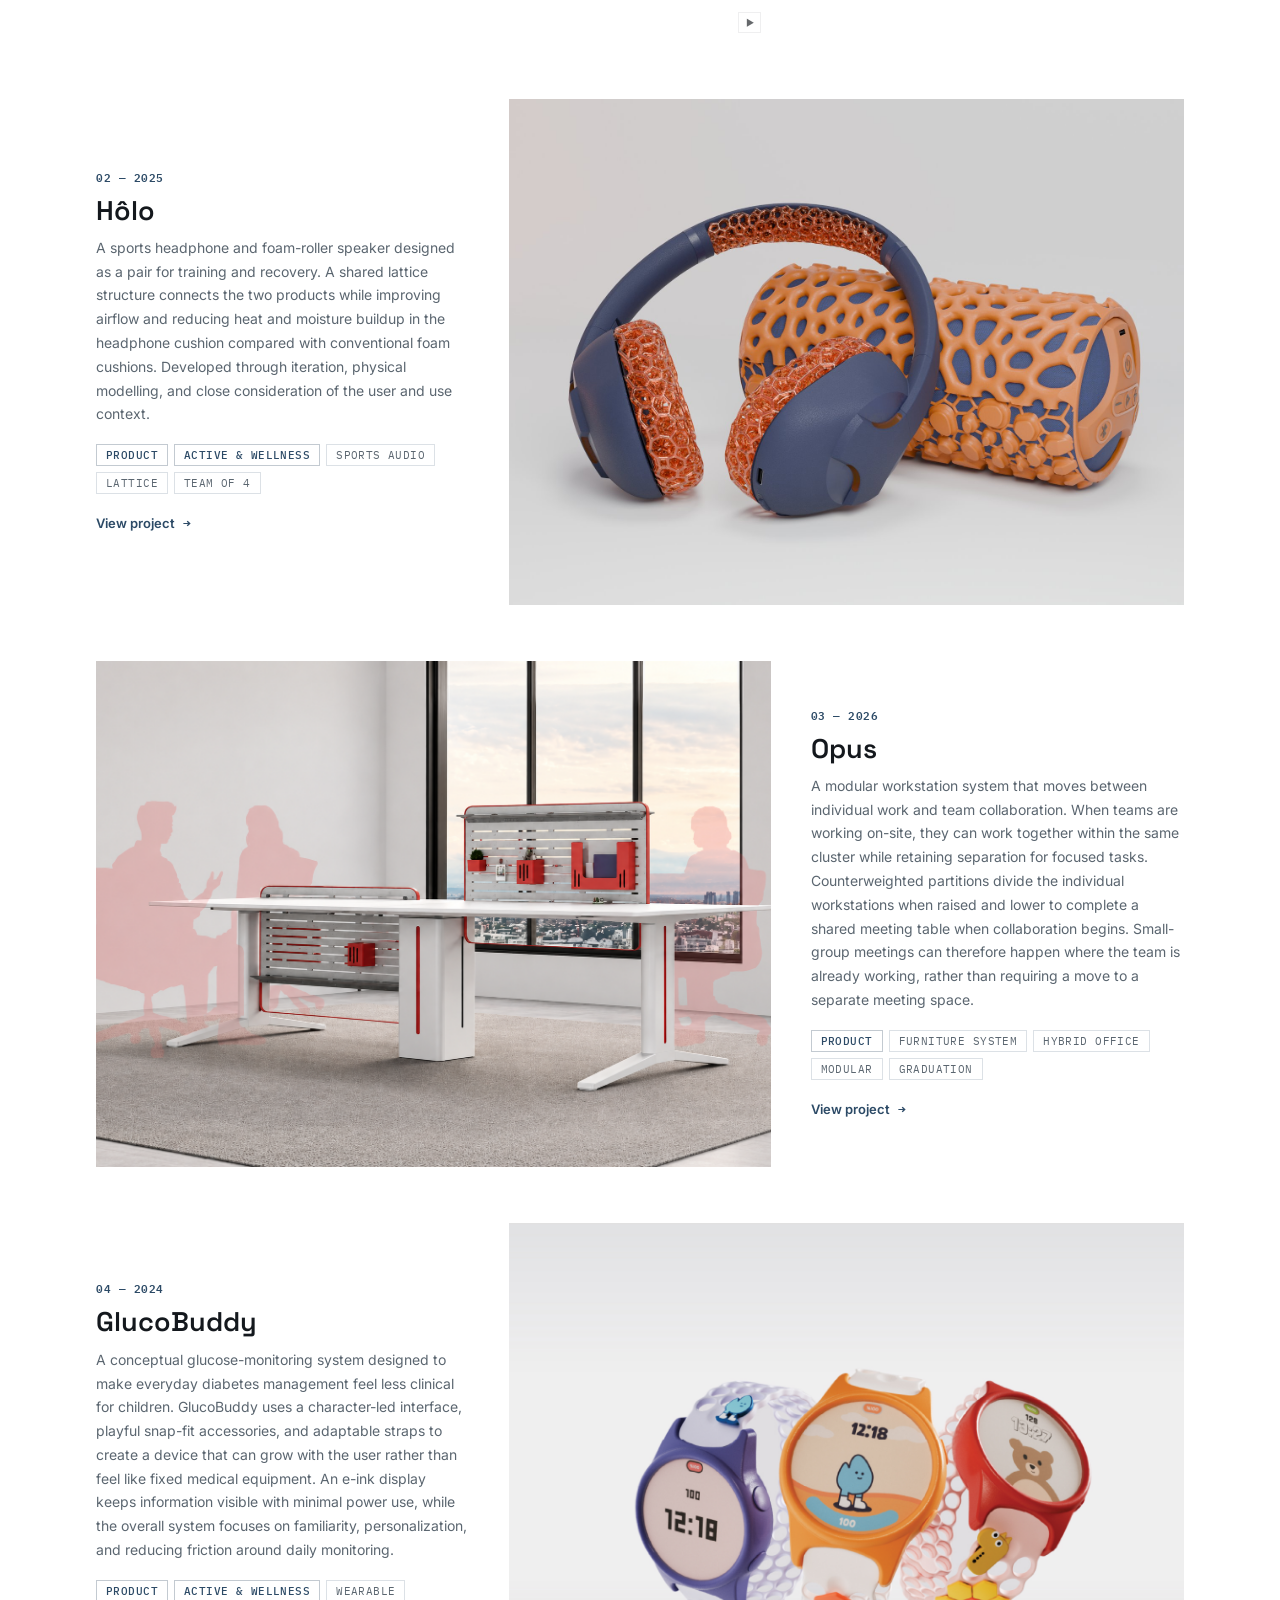
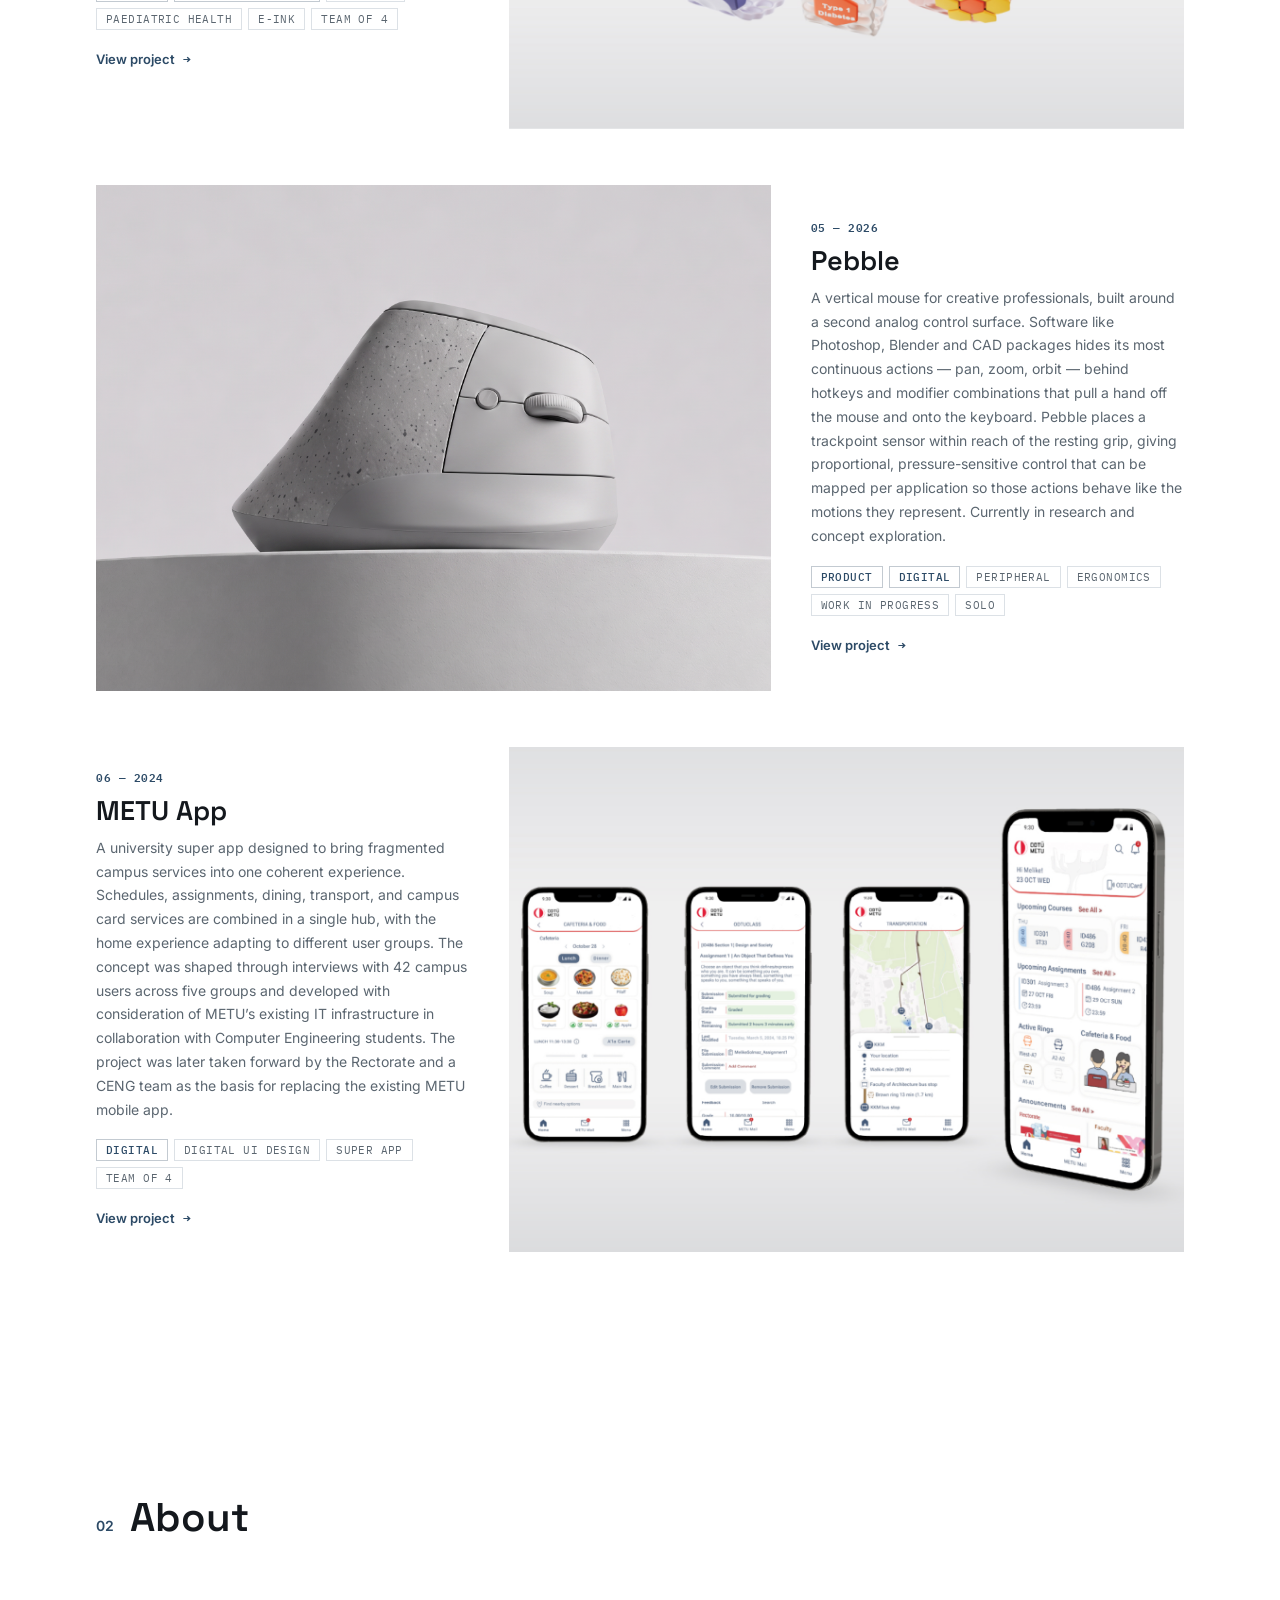
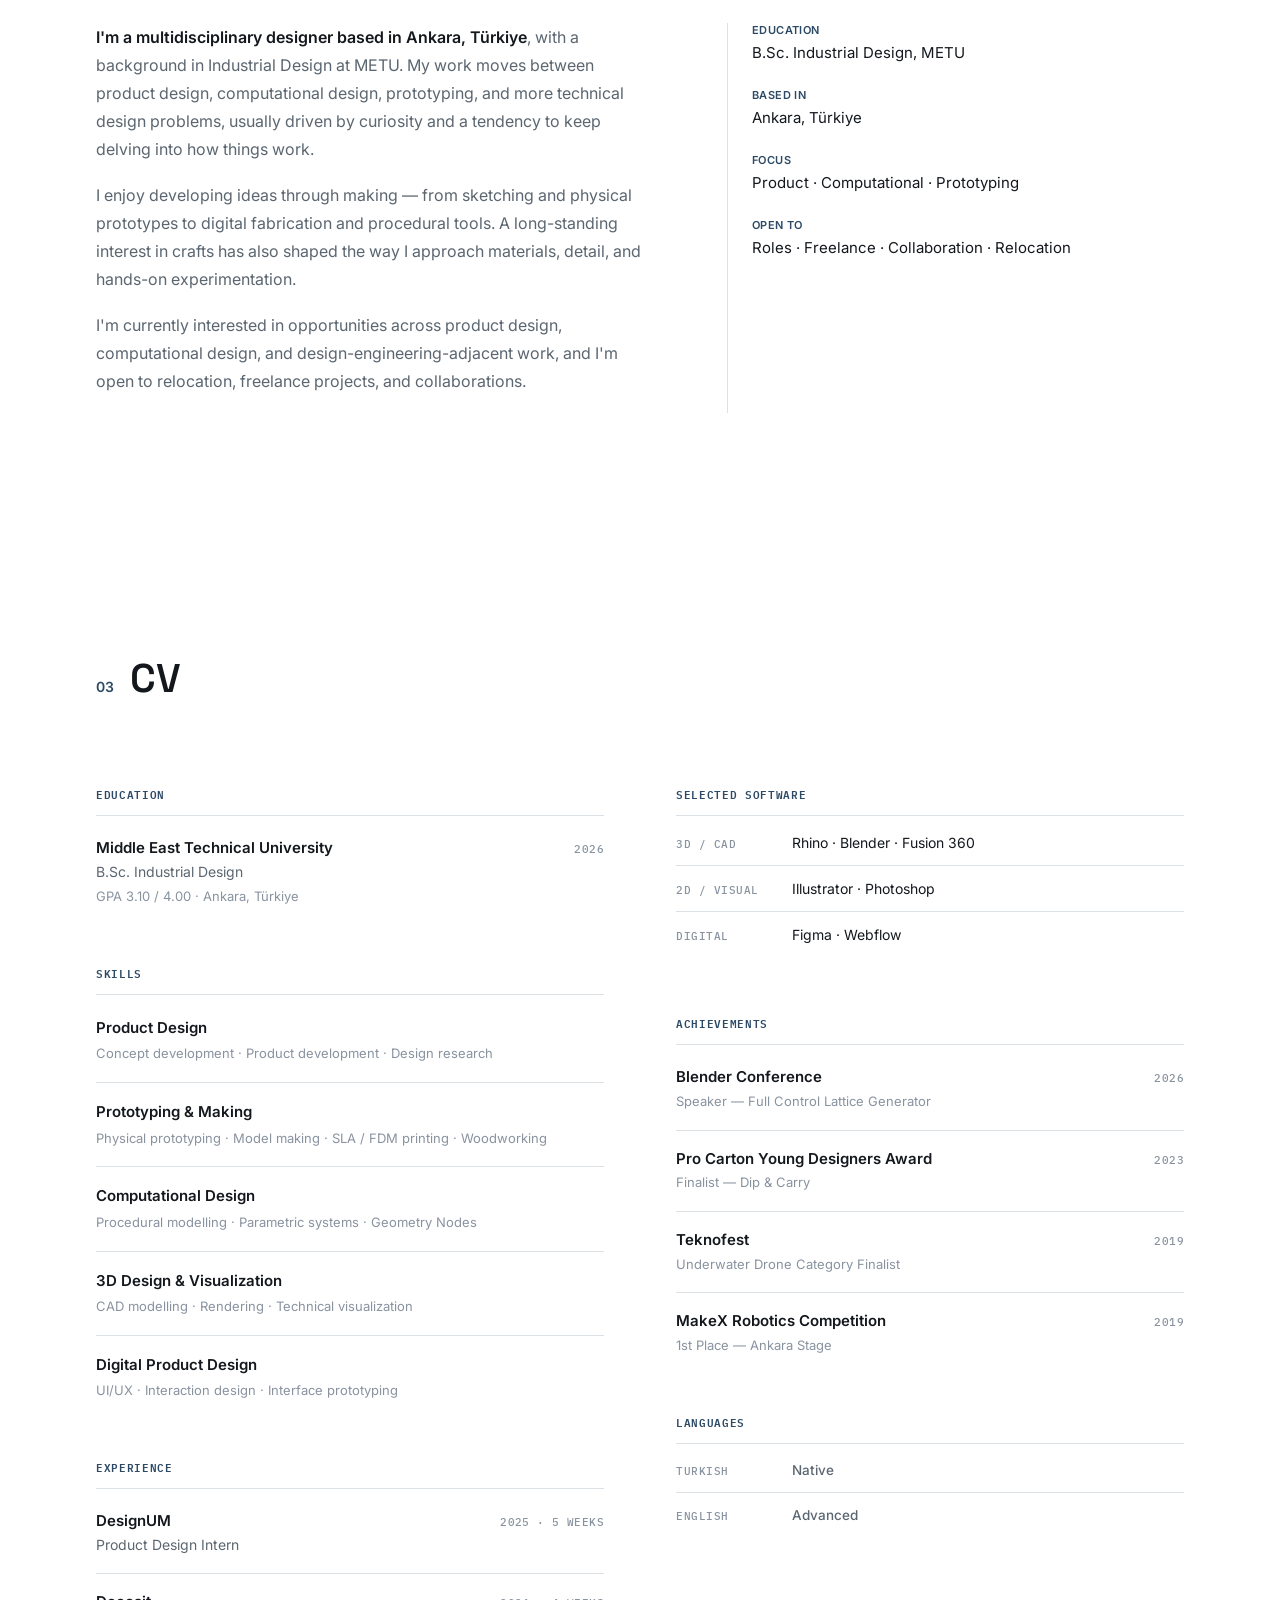
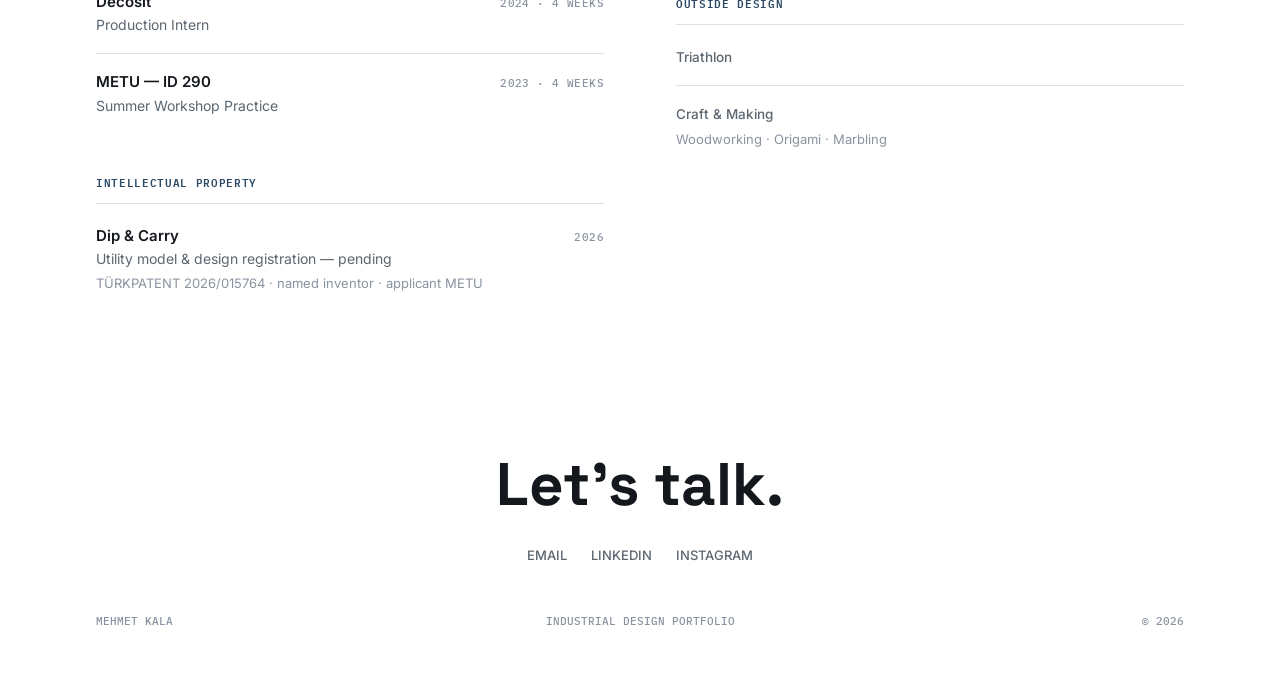
==== commit 2f5a27f0: "Hide Dip & Carry from portfolio Co-authored-by: Copilot <223556219+Copilot@users.noreply.github.com>" ====
--- a/site/index.html
+++ b/site/index.html
@@ -46,7 +46,7 @@
     <div class="row">
       <span class="num">01</span>
       <h2>Work</h2>
-      <span class="note">7 PROJECTS</span>
+      <span class="note">6 PROJECTS</span>
     </div>
     <div class="dot-rule"></div>
   </div>
@@ -154,28 +154,6 @@
         <p class="line">A university super app designed to bring fragmented campus services into one coherent experience. Schedules, assignments, dining, transport, and campus card services are combined in a single hub, with the home experience adapting to different user groups. The concept was shaped through interviews with 42 campus users across five groups and developed with consideration of METU’s existing IT infrastructure in collaboration with Computer Engineering students. The project was later taken forward by the Rectorate and a CENG team as the basis for replacing the existing METU mobile app.</p>
         <div class="tags"><span class="cat">DIGITAL</span><span>DIGITAL UI DESIGN</span><span>SUPER APP</span><span>TEAM OF 4</span></div>
         <a class="go" href="project-metu-app.html">View project <span class="mono">→</span></a>
-      </div>
-    </article>
-
-    <!-- 07 — DIP & CARRY (live) -->
-    <article class="project" data-tags="product">
-      <a class="shot contain" href="project-dip-and-carry.html" aria-label="View Dip &amp; Carry project">
-        <img src="images/dc_hero.png" alt="Dip &amp; Carry fold-out fast food packaging">
-        <div class="corner tl"></div><div class="corner tr"></div><div class="corner bl"></div><div class="corner br"></div>
-      </a>
-      <div class="meta">
-        <div class="idx mono">07 — 2023</div>
-        <h3>Dip &amp; Carry</h3>
-        <p class="line">A single-piece paper package that brings fast food and its sauces
-          together. Takeaway food and sauce are usually handed over as separate packages,
-          which makes them awkward to carry and use at the same time. Dip &amp; Carry combines
-          one large food compartment with two integrated sauce compartments in a single paperboard
-          construction, so a serving of fries or churros arrives with both dips already in
-          place. The package stores and ships flat, is formed at the counter, and can be
-          carried on the go or set down on a table. A Basic Design studio project, with a
-          utility model and design registration now pending.</p>
-        <div class="tags"><span class="cat">PRODUCT</span><span>PAPER PACKAGING</span><span>SINGLE-PIECE</span><span>UTILITY MODEL PENDING</span><span>BASIC DESIGN</span><span>TEAM OF 3</span></div>
-        <a class="go" href="project-dip-and-carry.html">View project <span class="mono">→</span></a>
       </div>
     </article>
 
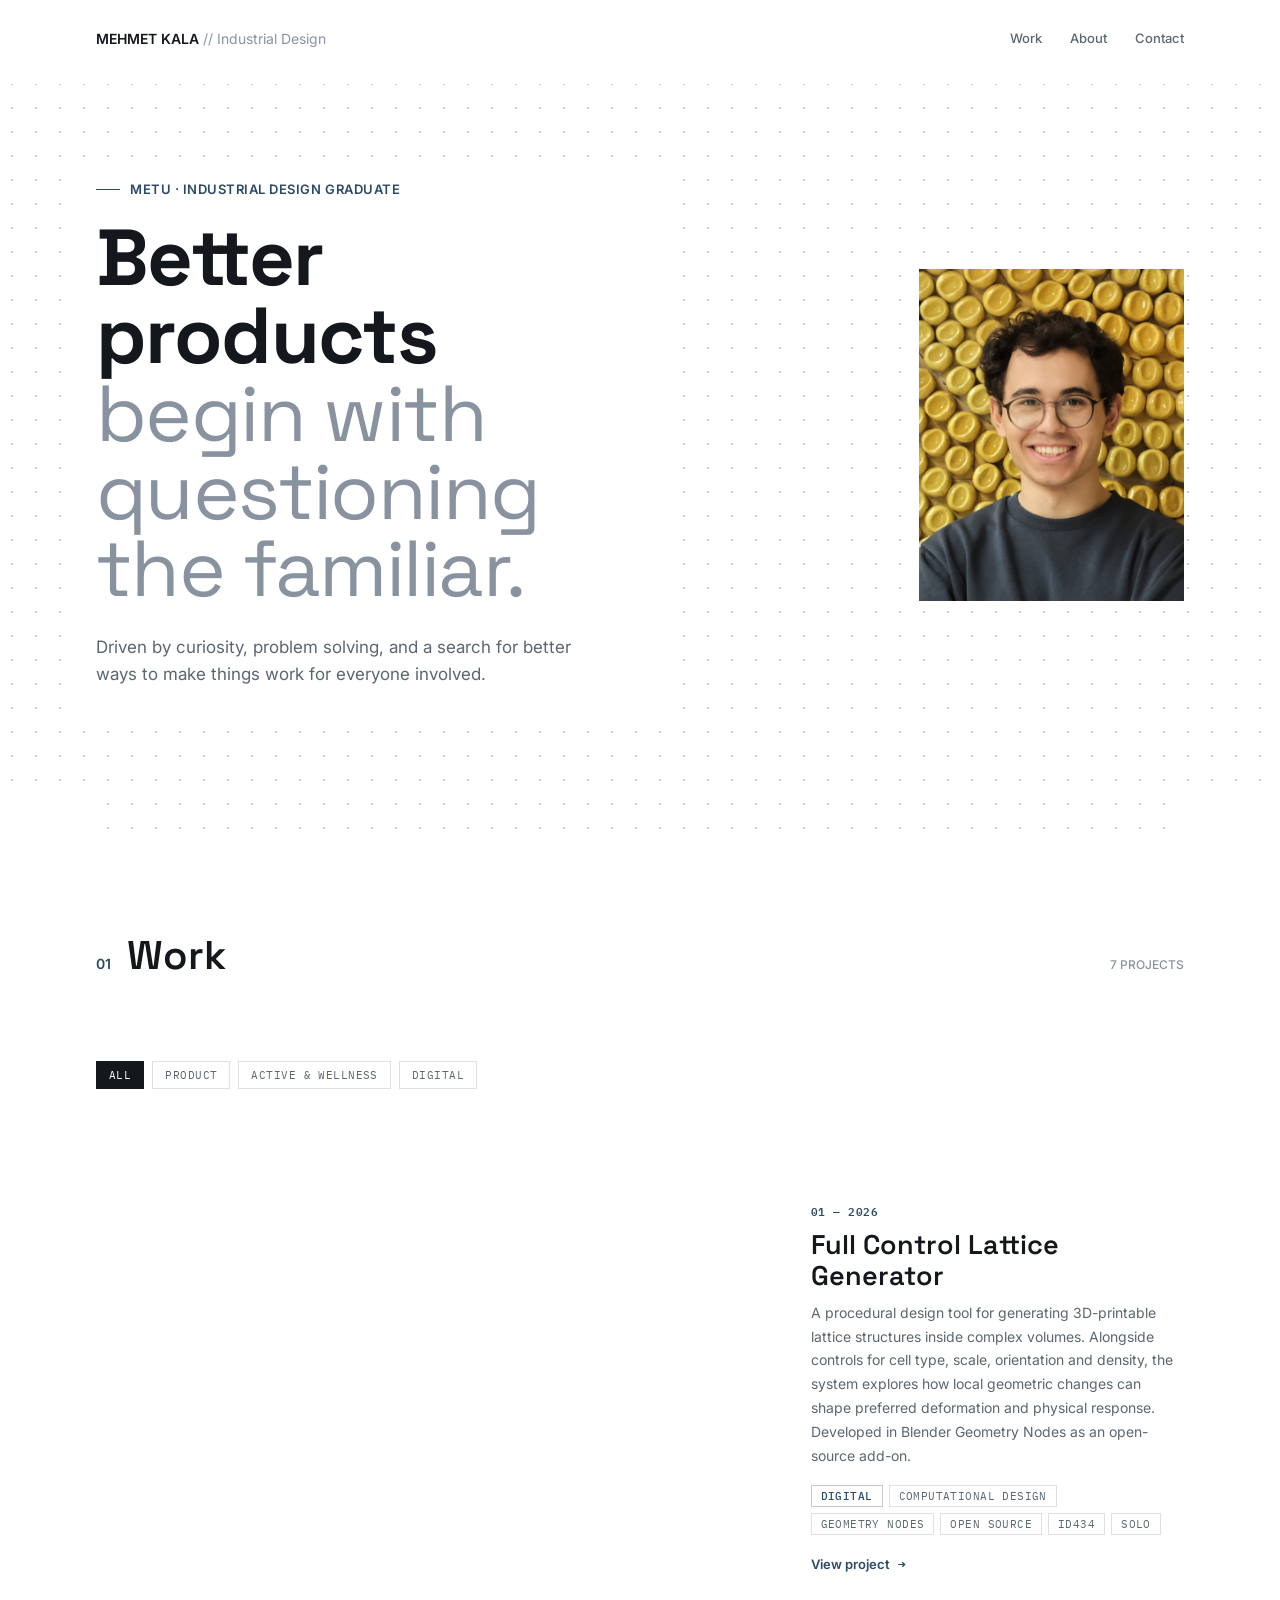
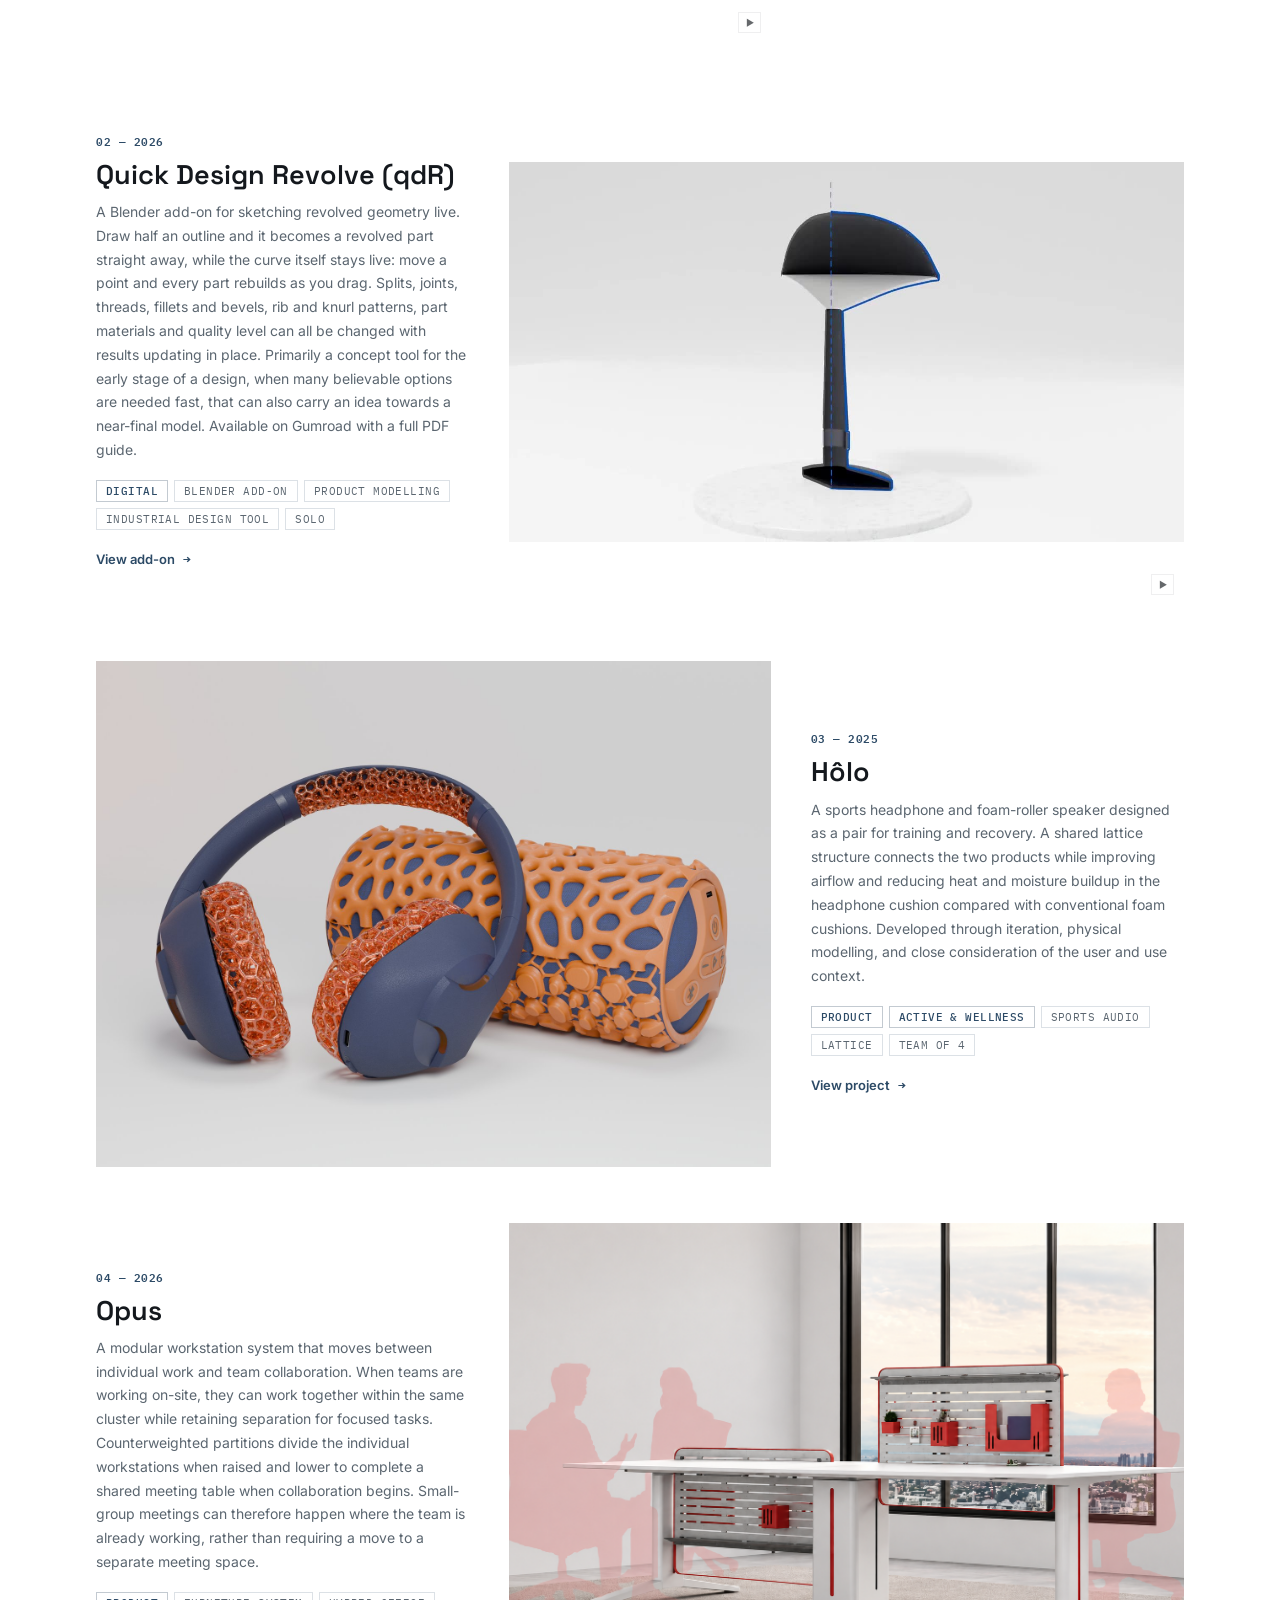
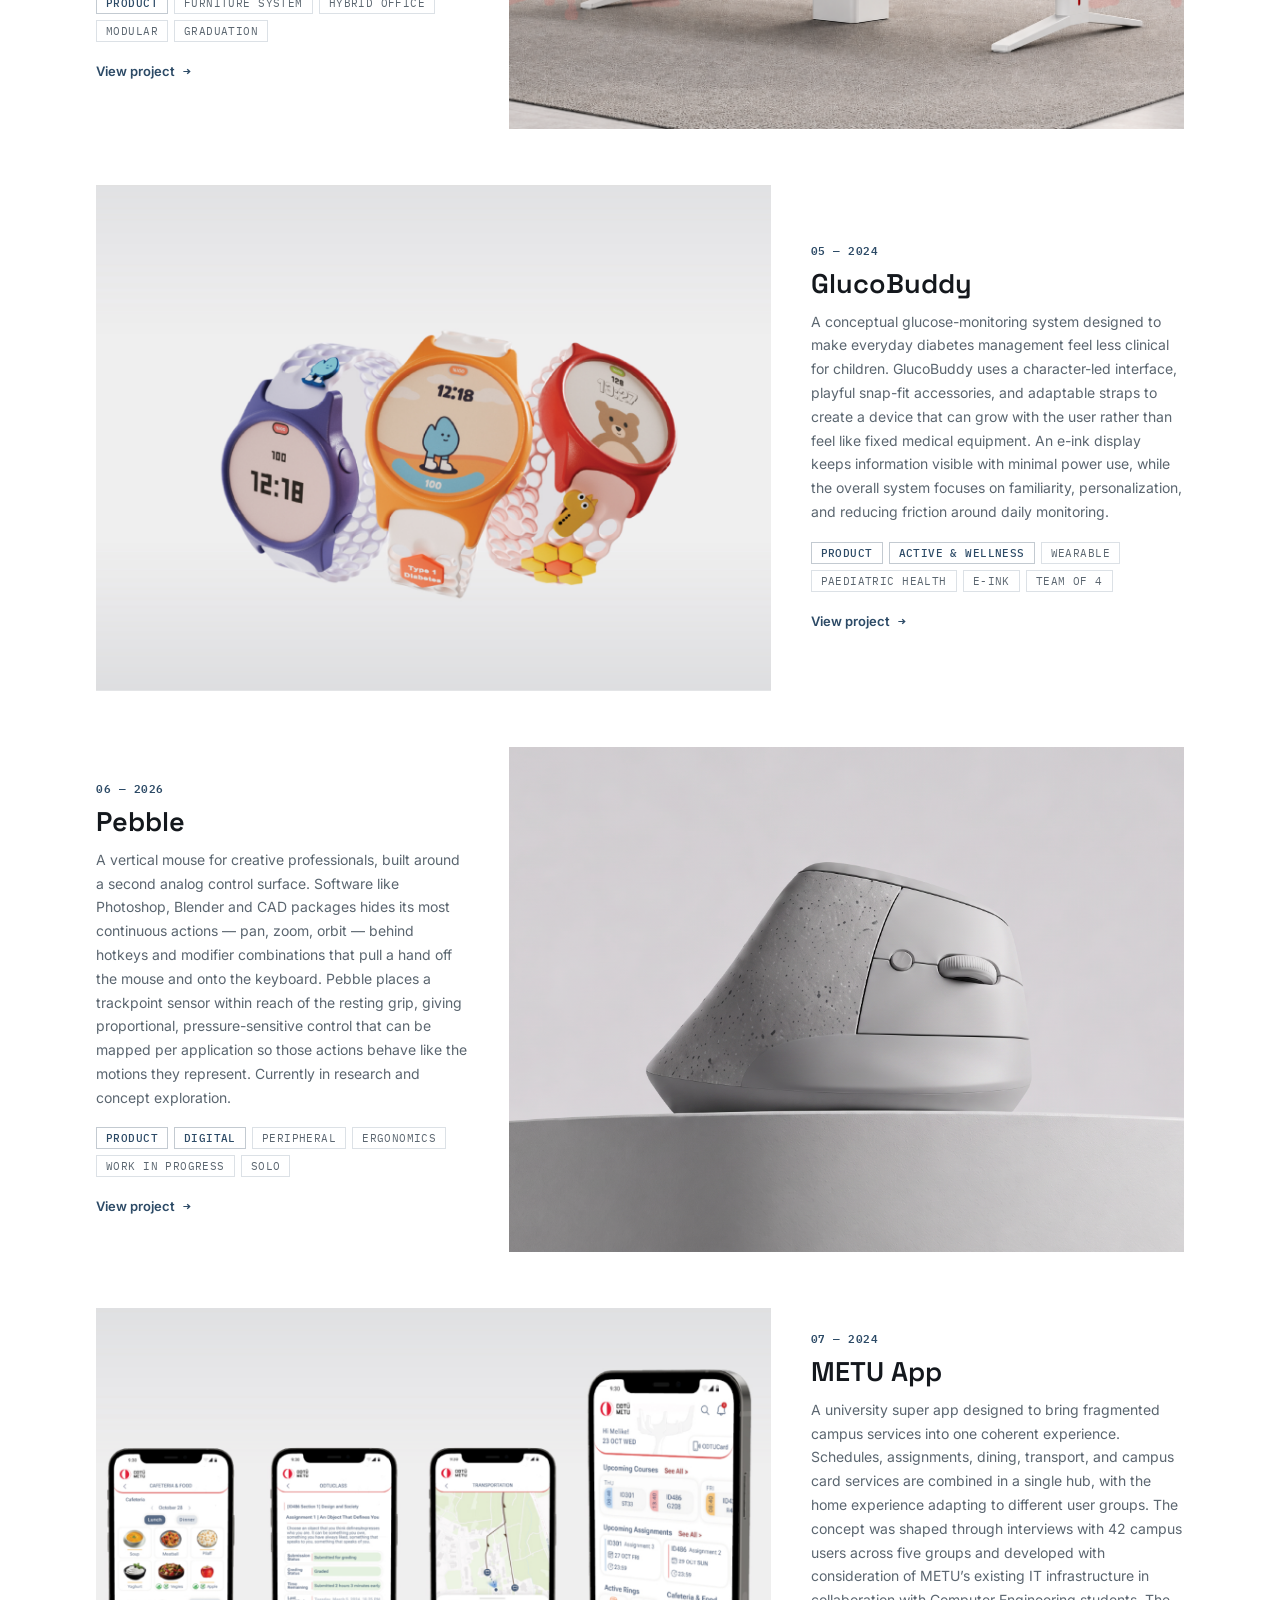
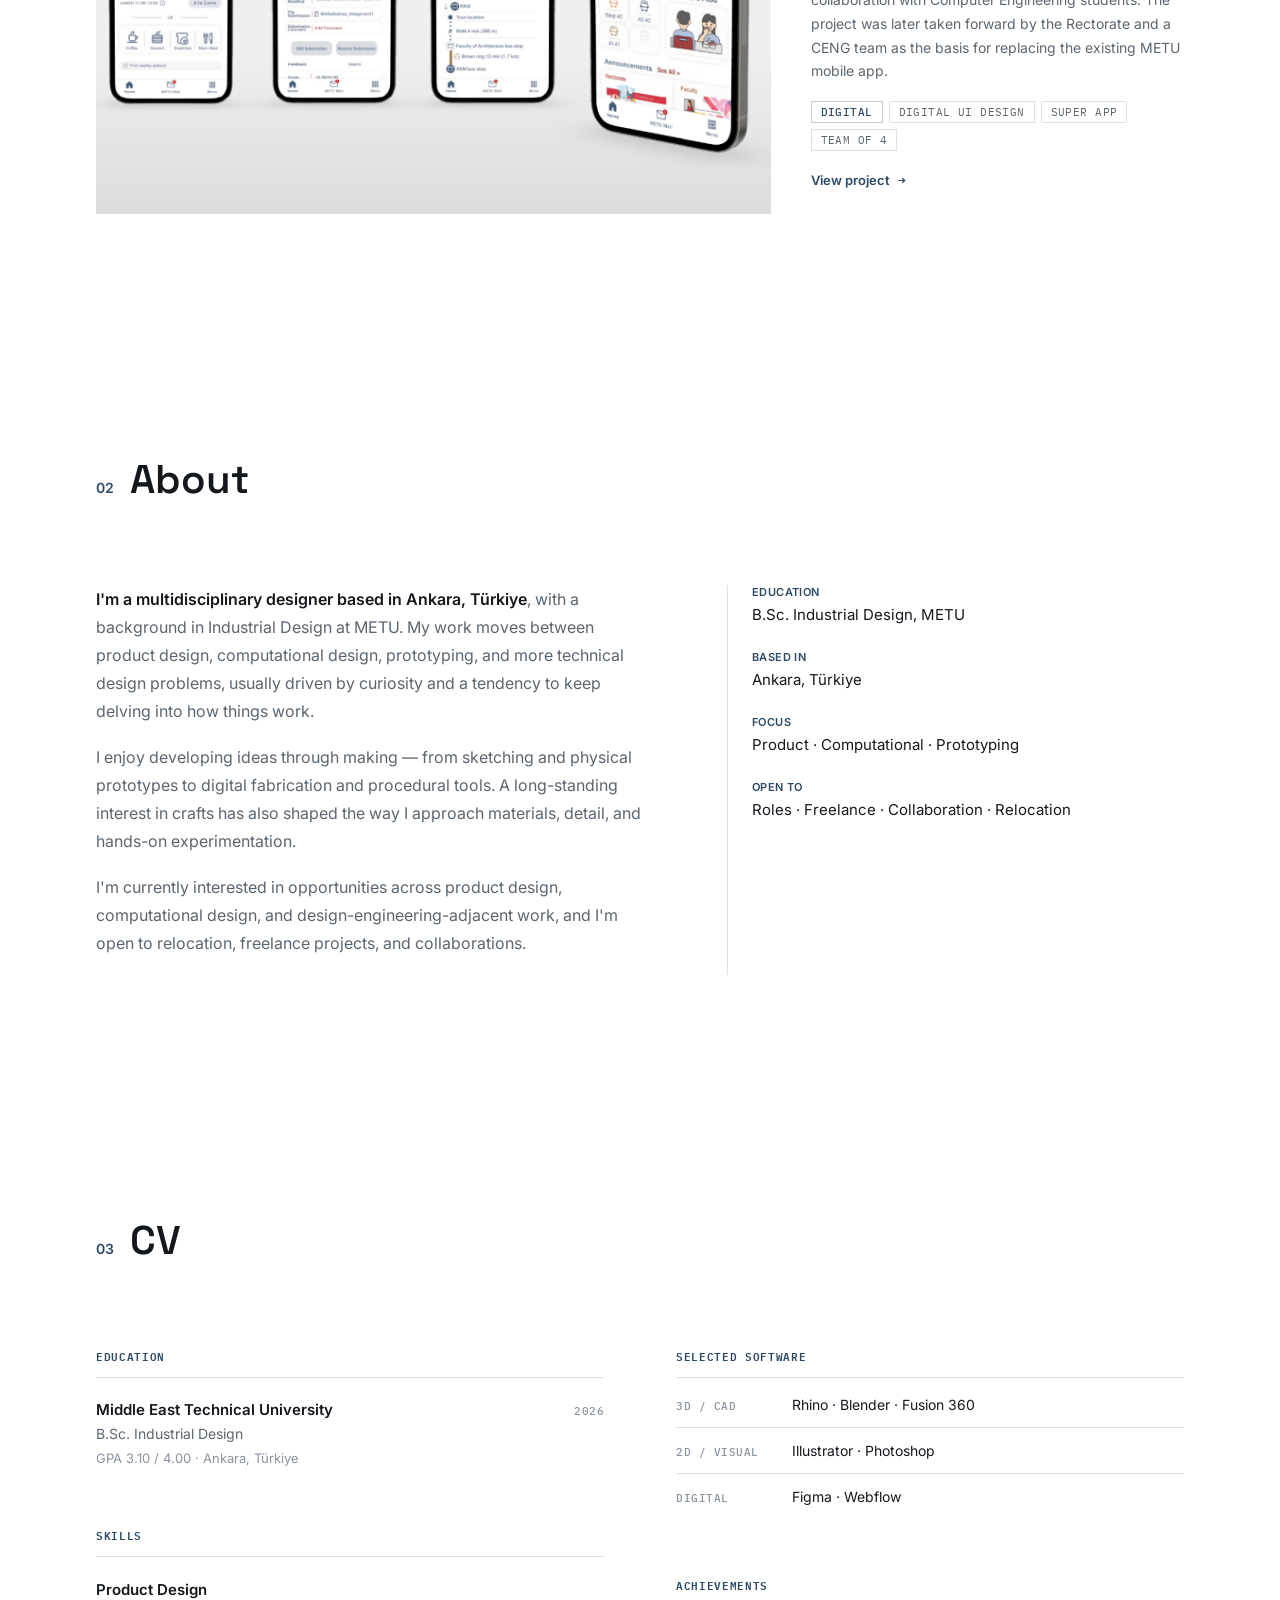
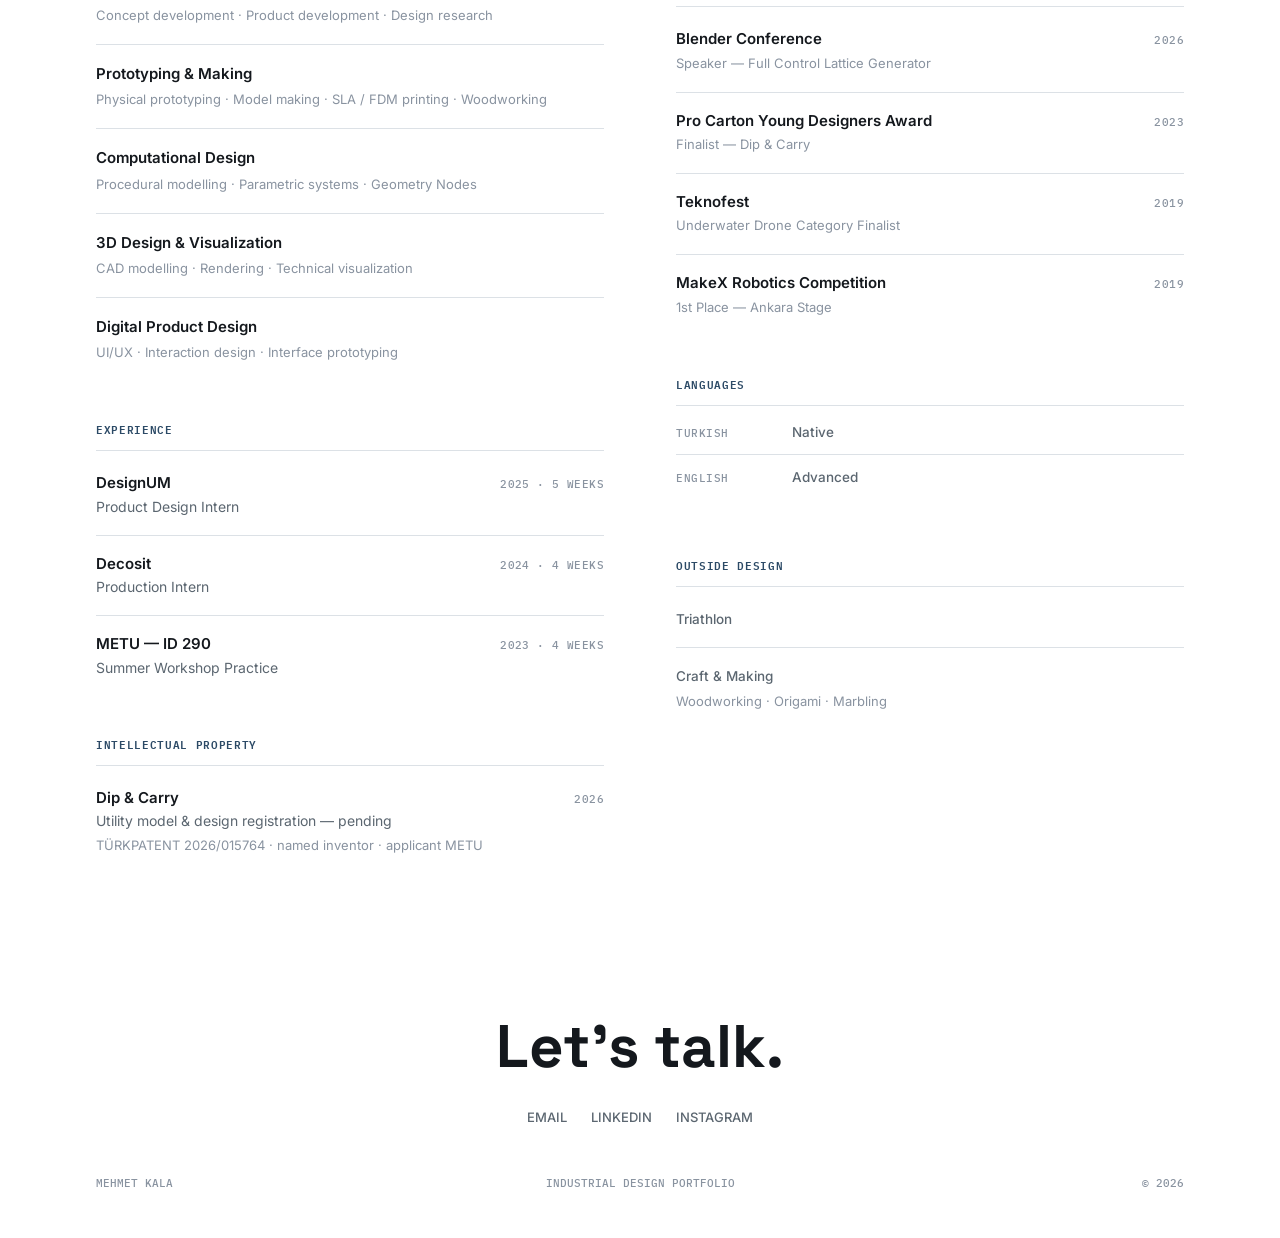
==== commit 1253b66b: "qdR launch: Gumroad buy links, remove tutorial placeholder Co-Authored-By: Claude Opus 5.5 <noreply@" ====
--- a/site/index.html
+++ b/site/index.html
@@ -46,7 +46,7 @@
     <div class="row">
       <span class="num">01</span>
       <h2>Work</h2>
-      <span class="note">6 PROJECTS</span>
+      <span class="note">7 PROJECTS</span>
     </div>
     <div class="dot-rule"></div>
   </div>
@@ -75,14 +75,29 @@
       </div>
     </article>
 
-    <!-- 02 — HÔLO (live) -->
-    <article class="project flip" data-tags="product wellness">
+    <!-- 02 — qdR (live) -->
+    <article class="project flip" data-tags="digital">
+      <a class="shot video-shot" href="qdr.html" aria-label="View Quick Design Revolve add-on">
+        <video class="preview-video" src="images/qdr_hero.mp4" poster="images/qdr_hero_poster.jpg" muted loop playsinline preload="metadata"></video>
+        <div class="corner tl"></div><div class="corner tr"></div><div class="corner bl"></div><div class="corner br"></div>
+      </a>
+      <div class="meta">
+        <div class="idx mono">02 — 2026</div>
+        <h3>Quick Design Revolve (qdR)</h3>
+        <p class="line">A Blender add-on for sketching revolved geometry live. Draw half an outline and it becomes a revolved part straight away, while the curve itself stays live: move a point and every part rebuilds as you drag. Splits, joints, threads, fillets and bevels, rib and knurl patterns, part materials and quality level can all be changed with results updating in place. Primarily a concept tool for the early stage of a design, when many believable options are needed fast, that can also carry an idea towards a near-final model. Available on Gumroad with a full PDF guide.</p>
+        <div class="tags"><span class="cat">DIGITAL</span><span>BLENDER ADD-ON</span><span>PRODUCT MODELLING</span><span>INDUSTRIAL DESIGN TOOL</span><span>SOLO</span></div>
+        <a class="go" href="qdr.html">View add-on <span class="mono">→</span></a>
+      </div>
+    </article>
+
+    <!-- 03 — HÔLO (live) -->
+    <article class="project" data-tags="product wellness">
       <a class="shot" href="project-holo.html" aria-label="View Hôlo project">
         <img src="images/holo_hero_render.jpg" alt="Hôlo headphone and speaker duo">
         <div class="corner tl"></div><div class="corner tr"></div><div class="corner bl"></div><div class="corner br"></div>
       </a>
       <div class="meta">
-        <div class="idx mono">02 — 2025</div>
+        <div class="idx mono">03 — 2025</div>
         <h3>Hôlo</h3>
         <p class="line">A sports headphone and foam-roller speaker designed as a pair for training and recovery. A shared lattice structure connects the two products while improving airflow and reducing heat and moisture buildup in the headphone cushion compared with conventional foam cushions. Developed through iteration, physical modelling, and close consideration of the user and use context.</p>
         <div class="tags"><span class="cat">PRODUCT</span><span class="cat">ACTIVE &amp; WELLNESS</span><span>SPORTS AUDIO</span><span>LATTICE</span><span>TEAM OF 4</span></div>
@@ -90,14 +105,14 @@
       </div>
     </article>
 
-    <!-- 03 — OPUS (live) -->
-    <article class="project" data-tags="product">
+    <!-- 04 — OPUS (live) -->
+    <article class="project flip" data-tags="product">
       <a class="shot" href="project-opus.html" aria-label="View Opus project">
         <img src="images/opus_hero.png" alt="Opus adaptive hybrid office system">
         <div class="corner tl"></div><div class="corner tr"></div><div class="corner bl"></div><div class="corner br"></div>
       </a>
       <div class="meta">
-        <div class="idx mono">03 — 2026</div>
+        <div class="idx mono">04 — 2026</div>
         <h3>Opus</h3>
         <p class="line">A modular workstation system that moves between individual work and team collaboration. When teams are working on-site, they can work together within the same cluster while retaining separation for focused tasks. Counterweighted partitions divide the individual workstations when raised and lower to complete a shared meeting table when collaboration begins. Small-group meetings can therefore happen where the team is already working, rather than requiring a move to a separate meeting space.</p>
         <div class="tags"><span class="cat">PRODUCT</span><span>FURNITURE SYSTEM</span><span>HYBRID OFFICE</span><span>MODULAR</span><span>GRADUATION</span></div>
@@ -105,14 +120,14 @@
       </div>
     </article>
 
-    <!-- 04 — GLUCOBUDDY (live) -->
-    <article class="project flip" data-tags="wellness product">
+    <!-- 05 — GLUCOBUDDY (live) -->
+    <article class="project" data-tags="wellness product">
       <a class="shot" href="project-glucobuddy.html" aria-label="View GlucoBuddy project">
         <img src="images/gb_hero.jpg" alt="GlucoBuddy needle-free glucose monitor">
         <div class="corner tl"></div><div class="corner tr"></div><div class="corner bl"></div><div class="corner br"></div>
       </a>
       <div class="meta">
-        <div class="idx mono">04 — 2024</div>
+        <div class="idx mono">05 — 2024</div>
         <h3>GlucoBuddy</h3>
         <p class="line">A conceptual glucose-monitoring system designed to make everyday diabetes management feel less clinical for children. GlucoBuddy uses a character-led interface, playful snap-fit accessories, and adaptable straps to create a device that can grow with the user rather than feel like fixed medical equipment. An e-ink display keeps information visible with minimal power use, while the overall system focuses on familiarity, personalization, and reducing friction around daily monitoring.</p>
         <div class="tags"><span class="cat">PRODUCT</span><span class="cat">ACTIVE &amp; WELLNESS</span><span>WEARABLE</span><span>PAEDIATRIC HEALTH</span><span>E-INK</span><span>TEAM OF 4</span></div>
@@ -120,14 +135,14 @@
       </div>
     </article>
 
-    <!-- 05 — PEBBLE (live, work in progress) -->
-    <article class="project" data-tags="product digital">
+    <!-- 06 — PEBBLE (live, work in progress) -->
+    <article class="project flip" data-tags="product digital">
       <a class="shot" href="project-pebble.html" aria-label="View Pebble project">
         <img src="images/pebble_hero.png" alt="Pebble vertical mouse for creative professionals">
         <div class="corner tl"></div><div class="corner tr"></div><div class="corner bl"></div><div class="corner br"></div>
       </a>
       <div class="meta">
-        <div class="idx mono">05 — 2026</div>
+        <div class="idx mono">06 — 2026</div>
         <h3>Pebble</h3>
         <p class="line">A vertical mouse for creative professionals, built around a second
           analog control surface. Software like Photoshop, Blender and CAD packages hides
@@ -142,14 +157,14 @@
       </div>
     </article>
 
-    <!-- 06 — METU APP (live) -->
-    <article class="project flip" data-tags="digital">
+    <!-- 07 — METU APP (live) -->
+    <article class="project" data-tags="digital">
       <a class="shot" href="project-metu-app.html" aria-label="View METU App project">
         <img src="images/app_hero.jpg" alt="METU App, hero screens">
         <div class="corner tl"></div><div class="corner tr"></div><div class="corner bl"></div><div class="corner br"></div>
       </a>
       <div class="meta">
-        <div class="idx mono">06 — 2024</div>
+        <div class="idx mono">07 — 2024</div>
         <h3>METU App</h3>
         <p class="line">A university super app designed to bring fragmented campus services into one coherent experience. Schedules, assignments, dining, transport, and campus card services are combined in a single hub, with the home experience adapting to different user groups. The concept was shaped through interviews with 42 campus users across five groups and developed with consideration of METU’s existing IT infrastructure in collaboration with Computer Engineering students. The project was later taken forward by the Rectorate and a CENG team as the basis for replacing the existing METU mobile app.</p>
         <div class="tags"><span class="cat">DIGITAL</span><span>DIGITAL UI DESIGN</span><span>SUPER APP</span><span>TEAM OF 4</span></div>
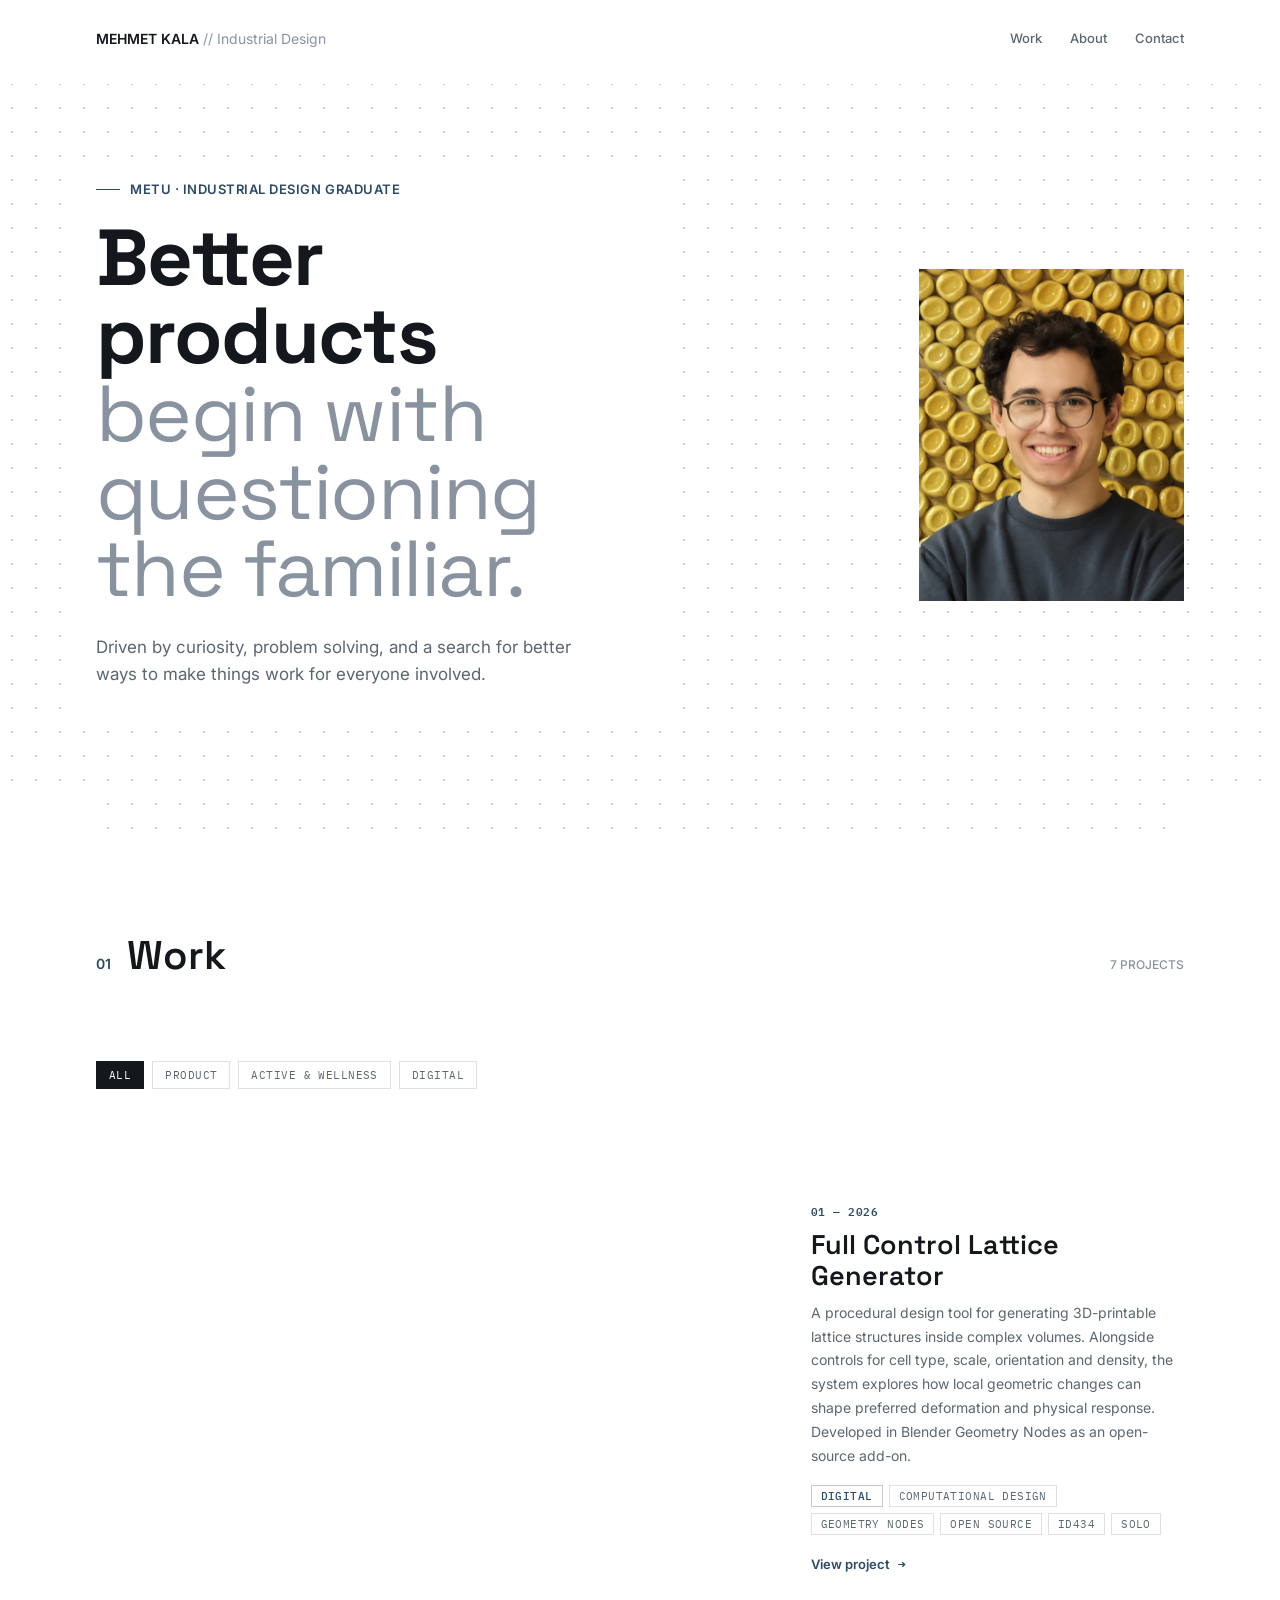
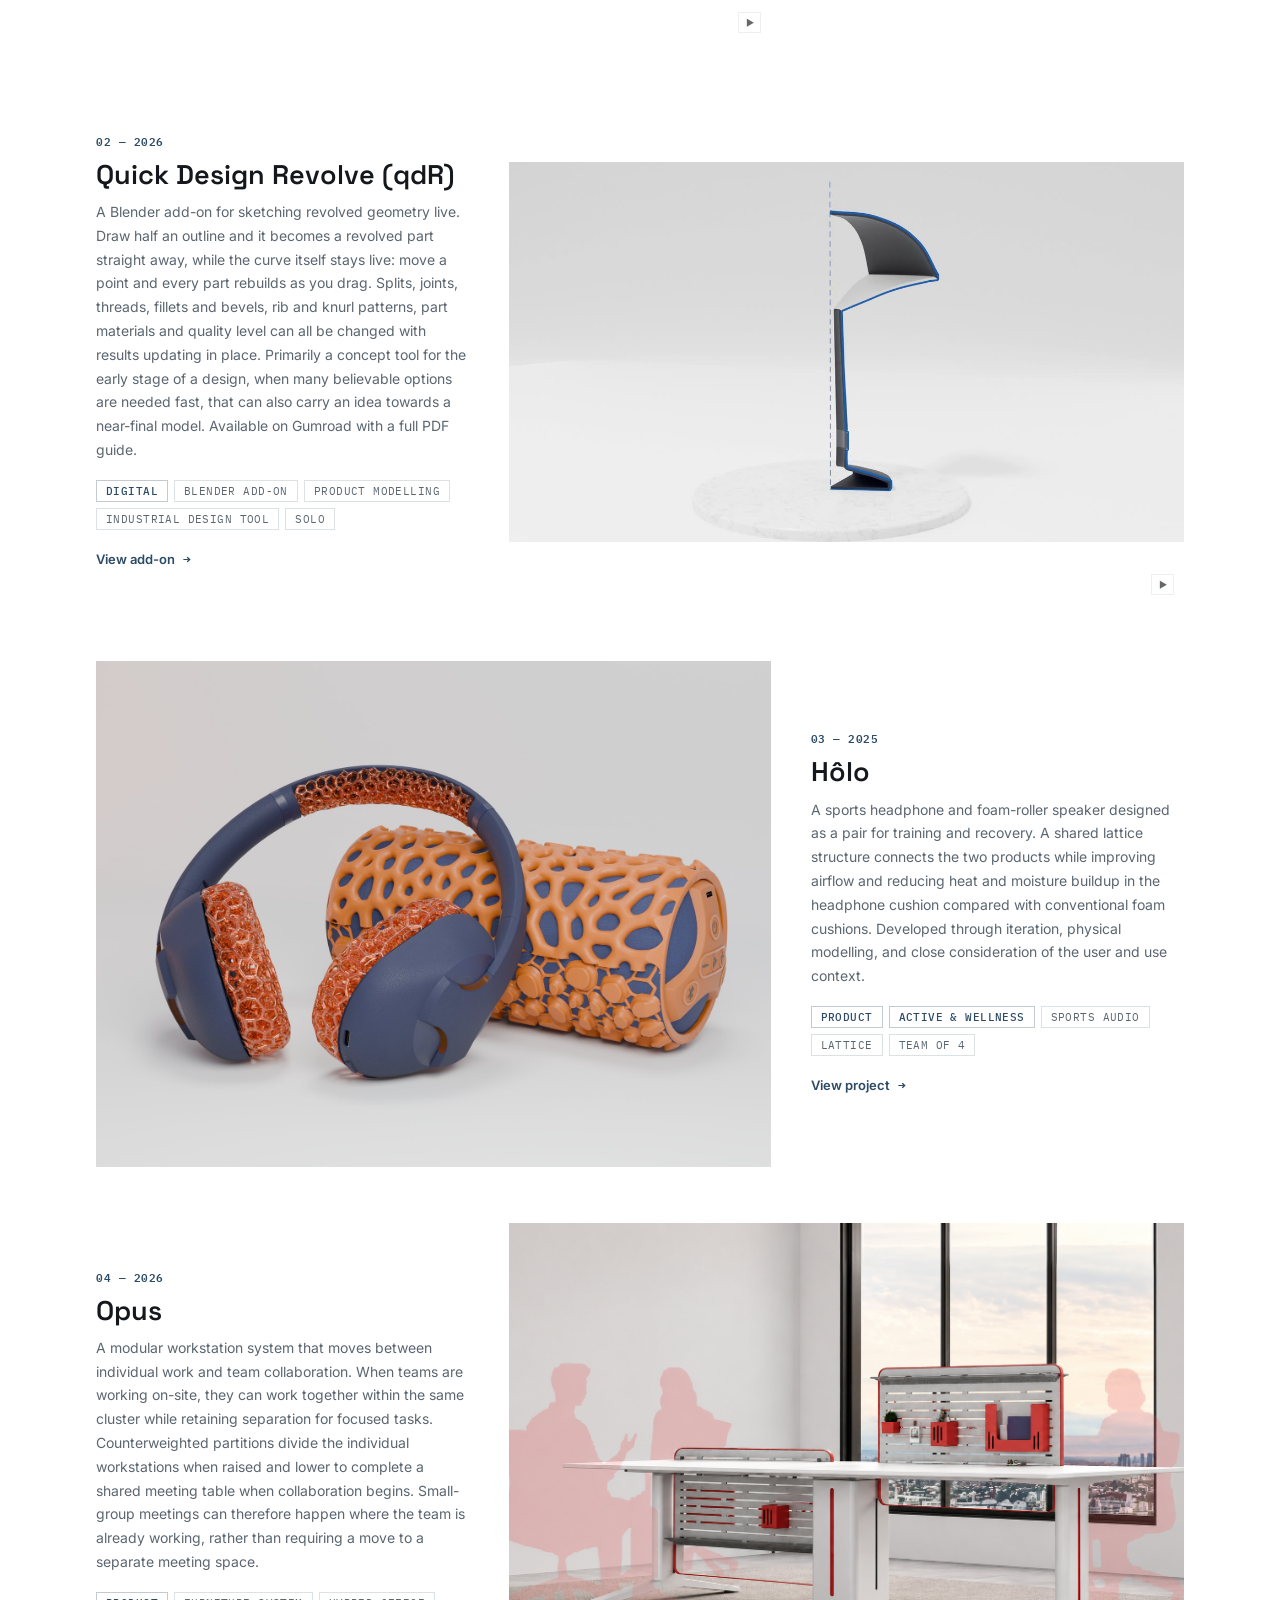
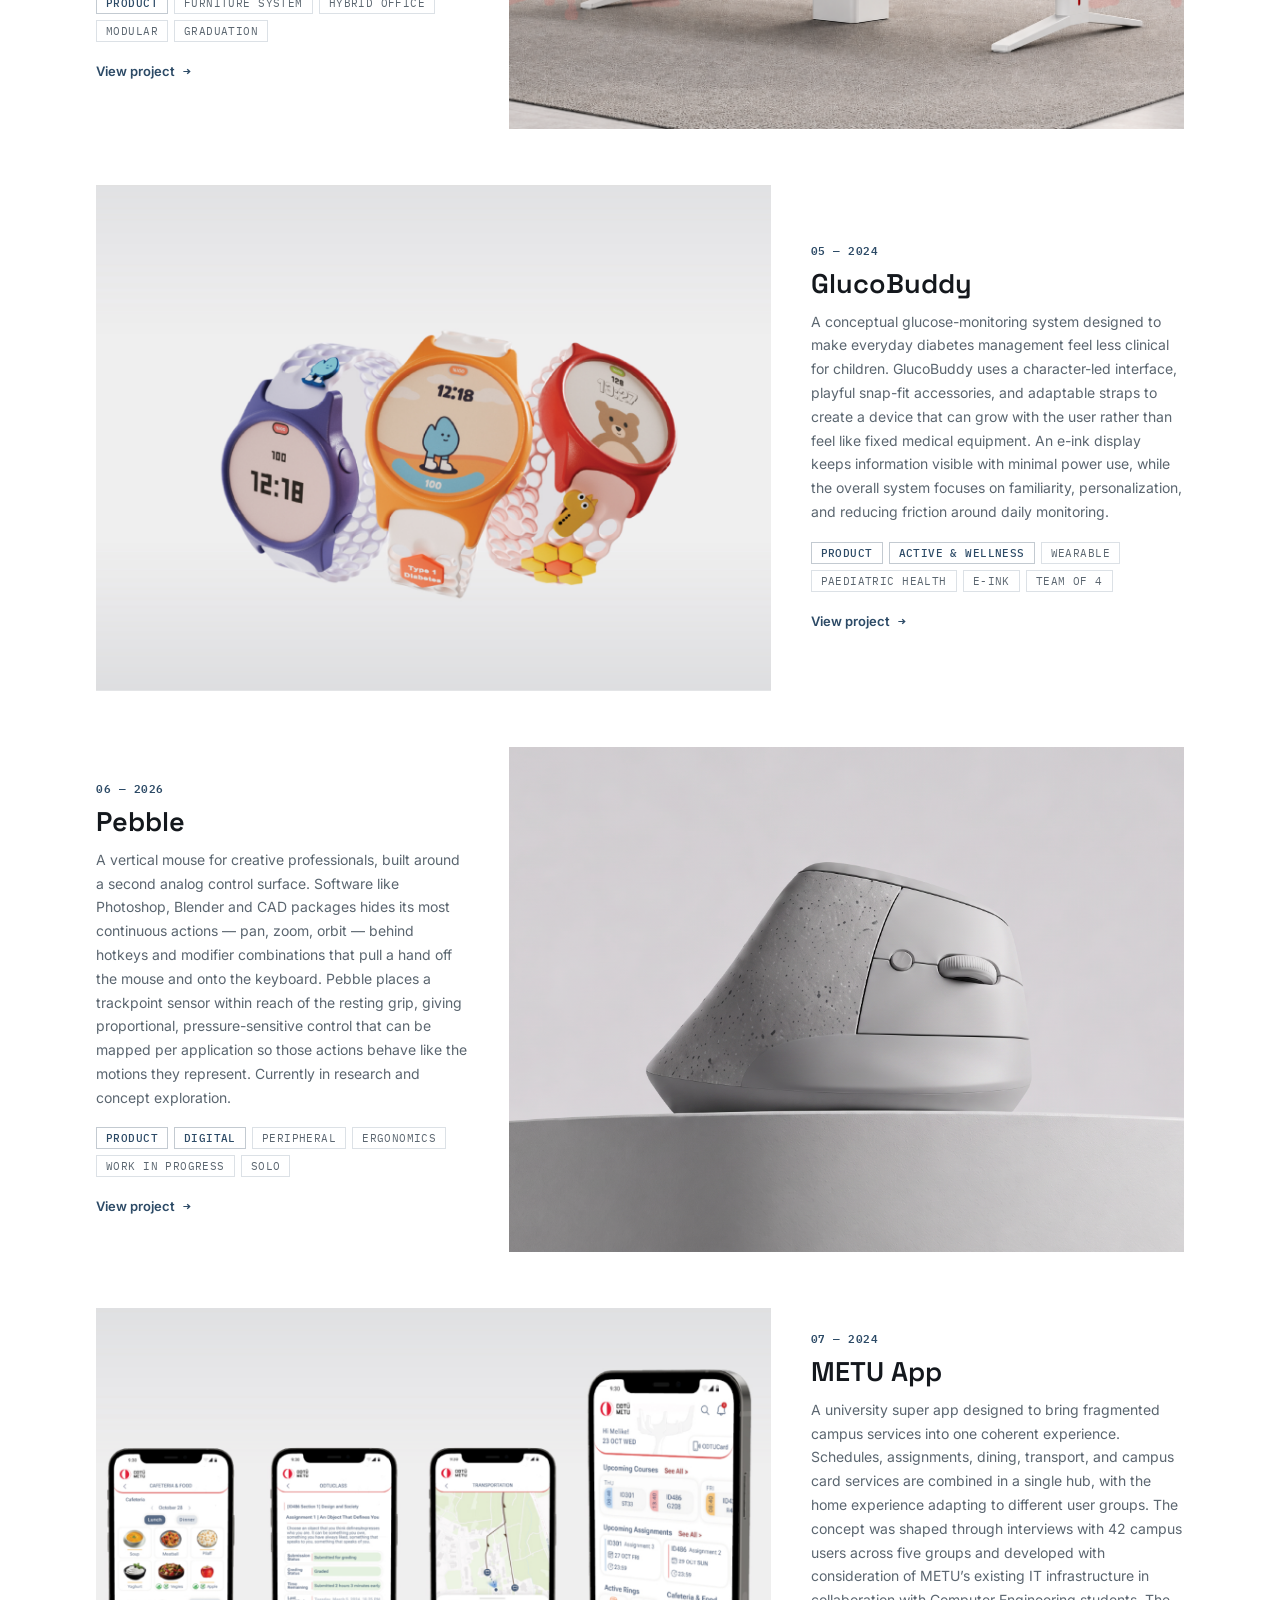
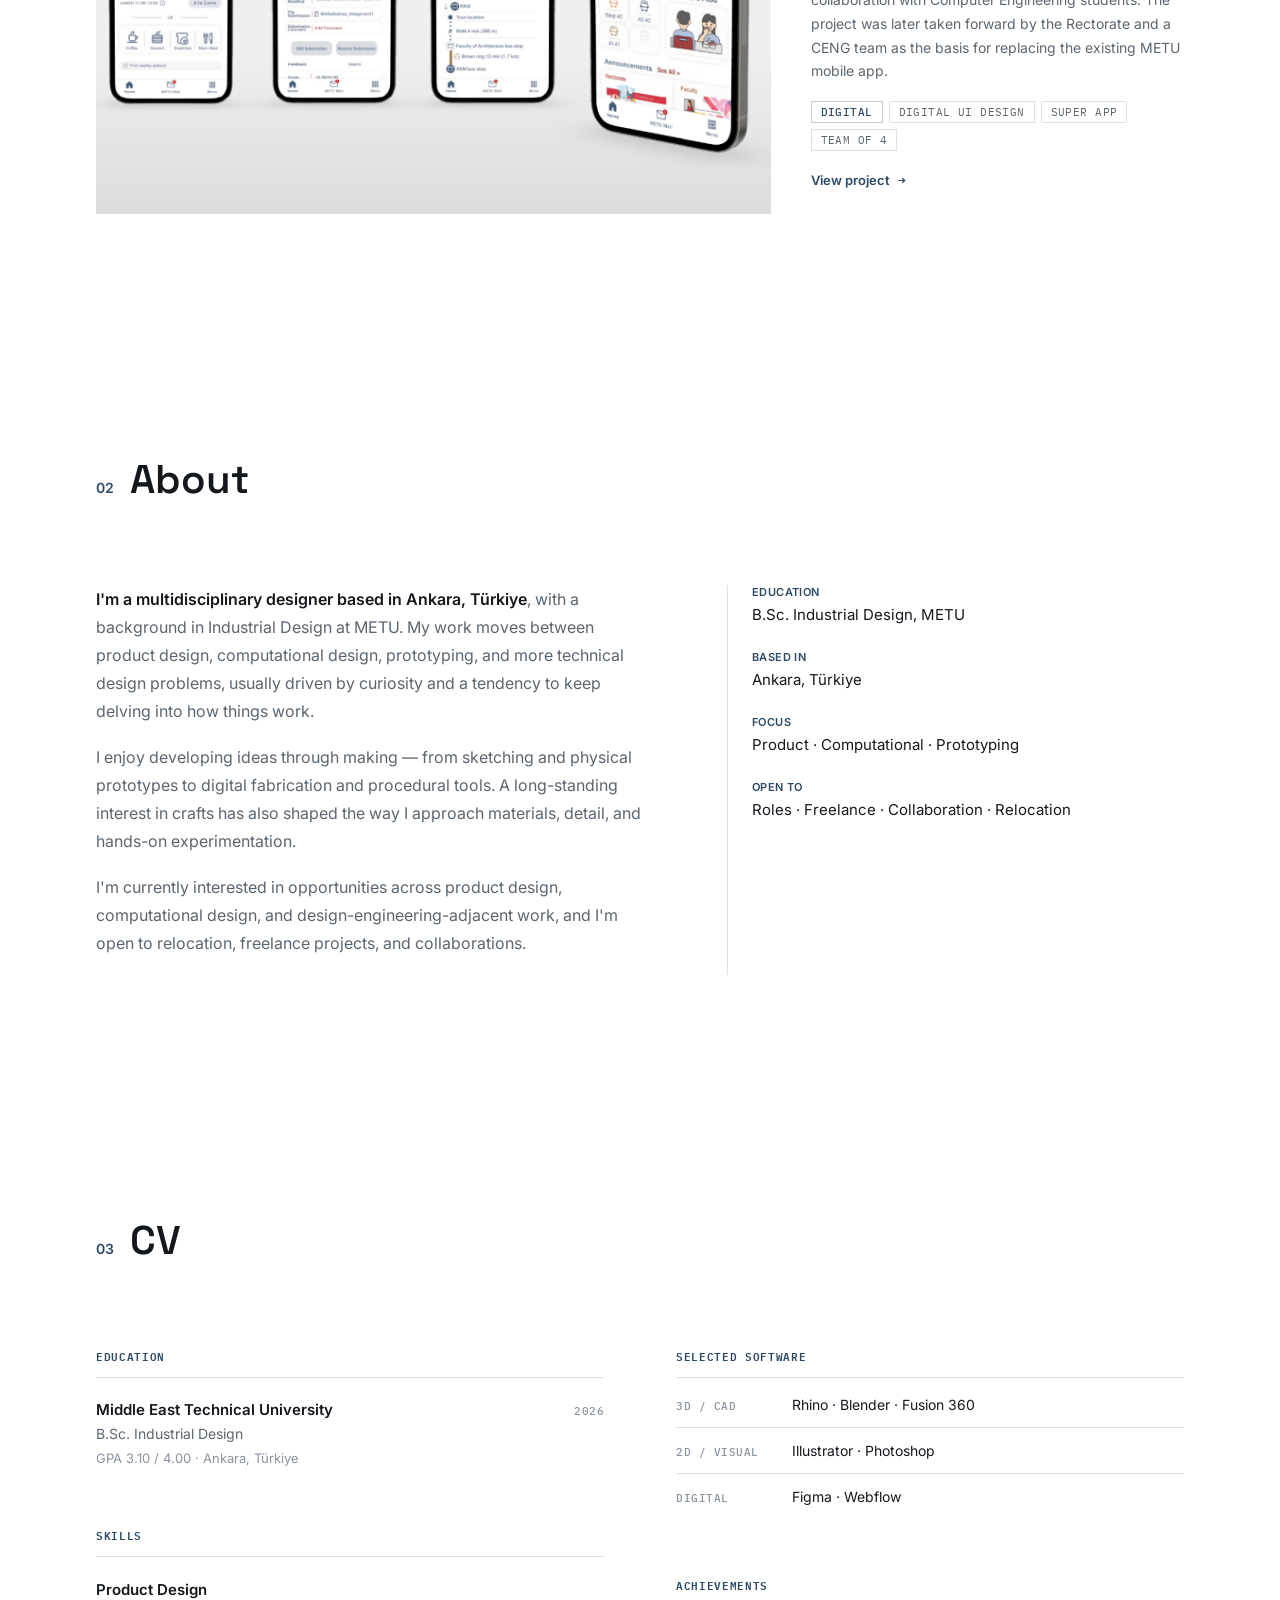
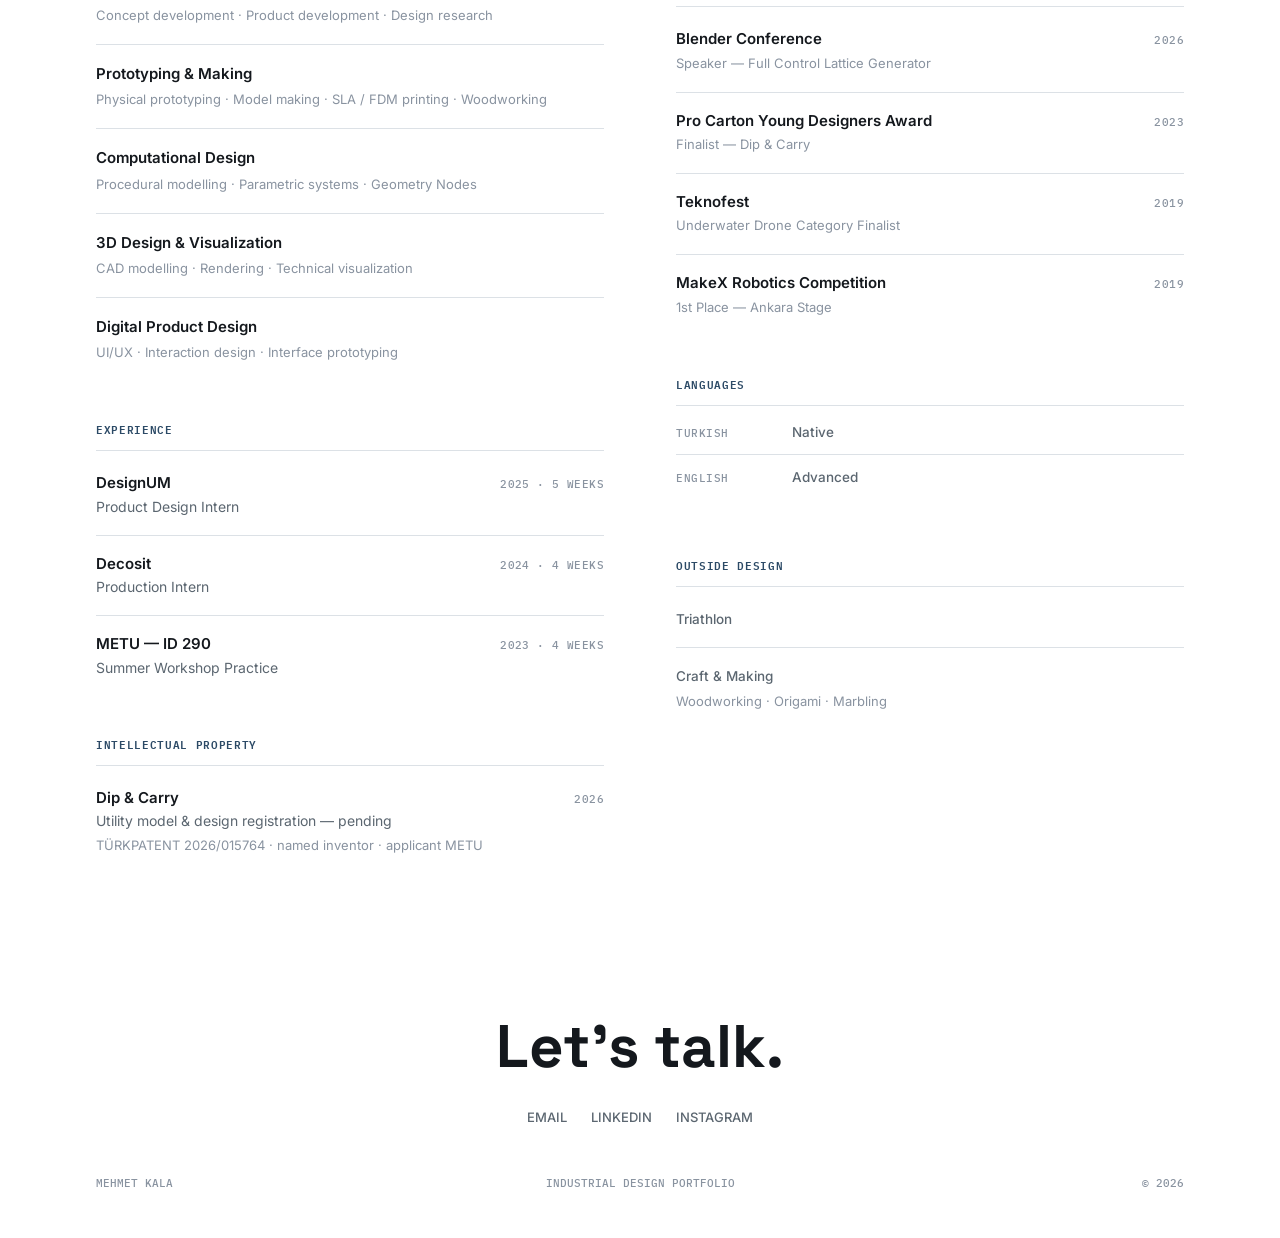
==== commit f6556b65: "qdR page: full-length hero, joints and bottles clips Co-Authored-By: Claude Opus 5.5 <noreply@anthro" ====
--- a/site/index.html
+++ b/site/index.html
@@ -4,6 +4,21 @@
 <meta charset="UTF-8">
 <meta name="viewport" content="width=device-width, initial-scale=1.0">
 <title>Mehmet Kala — Industrial Design</title>
+<link rel="icon" href="/favicon.svg" type="image/svg+xml">
+<link rel="icon" href="/favicon-32.png" type="image/png" sizes="32x32">
+<meta name="description" content="Industrial design portfolio of Mehmet Kala, METU graduate: product design, computational design and Blender tools.">
+<meta property="og:type" content="website">
+<meta property="og:title" content="Mehmet Kala — Industrial Design">
+<meta property="og:description" content="Industrial design portfolio of Mehmet Kala, METU graduate: product design, computational design and Blender tools.">
+<meta property="og:url" content="https://mehmetkala.com/">
+<meta property="og:image" content="https://mehmetkala.com/images/og_portfolio.jpg">
+<meta property="og:image:width" content="1200">
+<meta property="og:image:height" content="630">
+<meta property="og:image:alt" content="Mehmet Kala, industrial designer">
+<meta name="twitter:card" content="summary_large_image">
+<meta name="twitter:title" content="Mehmet Kala — Industrial Design">
+<meta name="twitter:description" content="Industrial design portfolio of Mehmet Kala, METU graduate: product design, computational design and Blender tools.">
+<meta name="twitter:image" content="https://mehmetkala.com/images/og_portfolio.jpg">
 <link rel="preconnect" href="https://fonts.googleapis.com">
 <link href="https://fonts.googleapis.com/css2?family=Space+Grotesk:wght@400;500;600;700&family=IBM+Plex+Mono:wght@400;500;600&family=Inter:wght@400;500;600&display=swap" rel="stylesheet">
 <link rel="stylesheet" href="css/home.css?v=12">
@@ -78,7 +93,7 @@
     <!-- 02 — qdR (live) -->
     <article class="project flip" data-tags="digital">
       <a class="shot video-shot" href="qdr.html" aria-label="View Quick Design Revolve add-on">
-        <video class="preview-video" src="images/qdr_hero.mp4" poster="images/qdr_hero_poster.jpg" muted loop playsinline preload="metadata"></video>
+        <video class="preview-video" src="images/qdr_hero.mp4?v=2" poster="images/qdr_hero_poster.jpg?v=2" muted loop playsinline preload="metadata"></video>
         <div class="corner tl"></div><div class="corner tr"></div><div class="corner bl"></div><div class="corner br"></div>
       </a>
       <div class="meta">
